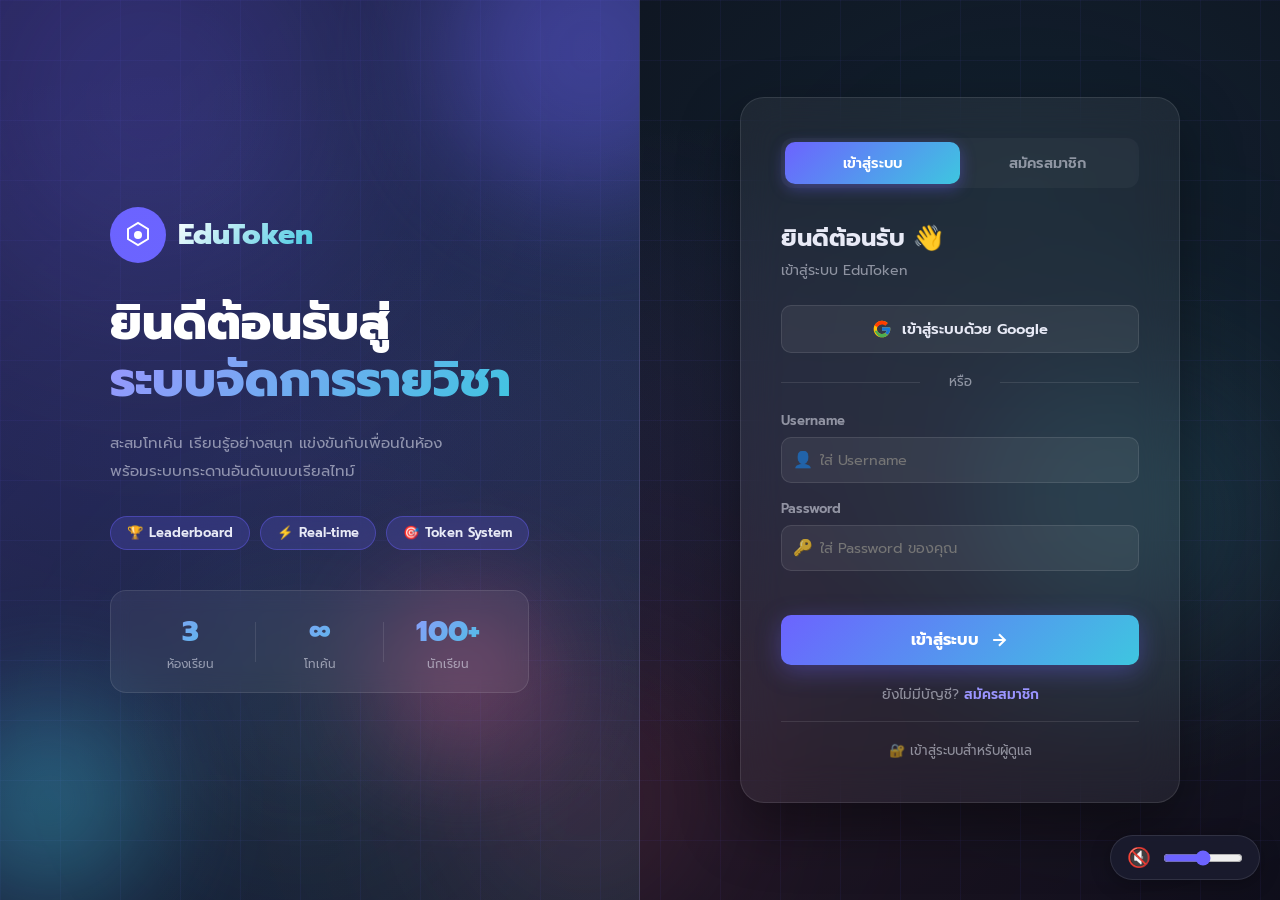
==== index.html @ efe8bd64 "Add files via upload" ====
<!DOCTYPE html>
<html lang="th">

<head>
  <meta charset="UTF-8" />
  <!-- Cross-platform Viewport -->
  <meta name="viewport" content="width=device-width, initial-scale=1.0, maximum-scale=5.0, viewport-fit=cover" />
  <!-- Theme Color for Browser UI -->
  <meta name="theme-color" content="#0D0E1A" />
  <meta name="msapplication-TileColor" content="#0D0E1A" />
  <!-- iOS Safari -->
  <meta name="apple-mobile-web-app-capable" content="yes" />
  <meta name="apple-mobile-web-app-status-bar-style" content="black-translucent" />
  <meta name="apple-mobile-web-app-title" content="EduToken" />
  <!-- Android Chrome -->
  <meta name="mobile-web-app-capable" content="yes" />
  <!-- SEO / Social -->
  <meta name="application-name" content="EduToken" />
  <meta name="format-detection" content="telephone=no" />
  <title>EduToken | ระบบจัดการรายวิชา</title>
  <meta name="description" content="ระบบจัดการรายวิชาออนไลน์สำหรับนักเรียน ปวช.2 พร้อมระบบโทเค้นและกระดานอันดับ" />
  <link rel="preconnect" href="https://fonts.googleapis.com" />
  <link rel="preconnect" href="https://fonts.gstatic.com" crossorigin />
  <link
    href="https://fonts.googleapis.com/css2?family=Prompt:wght@300;400;500;600;700;800&family=Sarabun:wght@300;400;500;600;700&display=swap"
    rel="stylesheet" />
  <link rel="stylesheet" href="styles.css?v=2026032303" />
</head>

<body>

  <!-- ===== ANIMATED BACKGROUND ===== -->
  <div class="bg-aurora" id="bg-aurora">
    <div class="aurora-blob"></div>
    <div class="aurora-blob"></div>
    <div class="aurora-blob"></div>
    <div class="aurora-blob"></div>
  </div>
  <div class="bg-grid"></div>
  <div class="particles" id="particles-container"></div>

  <!-- ===== AUTH SECTION ===== -->
  <div class="auth-wrapper" id="auth-wrapper">
    <!-- Hero Left -->
    <div class="auth-hero">
      <div class="hero-content">
        <div class="hero-logo">
          <svg width="56" height="56" viewBox="0 0 56 56" fill="none">
            <circle cx="28" cy="28" r="28" fill="url(#logoGrad)" />
            <path d="M18 22l10-6 10 6v10l-10 6-10-6V22z" stroke="white" stroke-width="2" fill="none" />
            <circle cx="28" cy="28" r="4" fill="white" />
            <defs>
              <linearGradient id="logoGrad" x1="0" y1="0" x2="56" y2="56">
                <stop offset="0%" stop-color="#6C63FF" />
                <stop offset="100%" stop-color="#3EC6E0" />
              </linearGradient>
            </defs>
          </svg>
          <span class="hero-logo-text">EduToken</span>
        </div>
        <h1 class="hero-title">ยินดีต้อนรับสู่<br /><span class="gradient-text">ระบบจัดการรายวิชา</span></h1>
        <p class="hero-desc">สะสมโทเค้น เรียนรู้อย่างสนุก แข่งขันกับเพื่อนในห้อง<br />พร้อมระบบกระดานอันดับแบบเรียลไทม์
        </p>
        <div class="hero-badges">
          <div class="badge"><span class="badge-icon">🏆</span> Leaderboard</div>
          <div class="badge"><span class="badge-icon">⚡</span> Real-time</div>
          <div class="badge"><span class="badge-icon">🎯</span> Token System</div>
        </div>
        <div class="hero-stats">
          <div class="stat-item">
            <span class="stat-num">3</span>
            <span class="stat-label">ห้องเรียน</span>
          </div>
          <div class="stat-divider"></div>
          <div class="stat-item">
            <span class="stat-num">∞</span>
            <span class="stat-label">โทเค้น</span>
          </div>
          <div class="stat-divider"></div>
          <div class="stat-item">
            <span class="stat-num">100+</span>
            <span class="stat-label">นักเรียน</span>
          </div>
        </div>
      </div>
      <div class="hero-orbs">
        <div class="orb orb-1"></div>
        <div class="orb orb-2"></div>
        <div class="orb orb-3"></div>
      </div>
    </div>

    <!-- Auth Right -->
    <div class="auth-panel">
      <div class="auth-card" id="auth-card">

        <!-- Tab Switcher -->
        <div class="auth-tabs">
          <button class="tab-btn active" id="tab-login" onclick="switchTab('login')">เข้าสู่ระบบ</button>
          <button class="tab-btn" id="tab-register" onclick="switchTab('register')">สมัครสมาชิก</button>
          <div class="tab-indicator" id="tab-indicator"></div>
        </div>

        <!-- LOGIN FORM -->
        <div class="auth-form active" id="form-login">
          <h2 class="form-title">ยินดีต้อนรับ 👋</h2>
          <p class="form-subtitle">เข้าสู่ระบบ EduToken</p>

          <!-- Google Sign In -->
          <button class="btn-google" id="btn-google-login" onclick="signInWithGoogle()">
            <svg width="20" height="20" viewBox="0 0 48 48">
              <path fill="#FFC107"
                d="M43.6 20.1H42V20H24v8h11.3C33.7 32.7 29.3 36 24 36c-6.6 0-12-5.4-12-12s5.4-12 12-12c3 0 5.8 1.1 7.9 3l5.7-5.7C34.5 6.5 29.5 4 24 4 12.9 4 4 12.9 4 24s8.9 20 20 20 20-8.9 20-20c0-1.3-.1-2.6-.4-3.9z" />
              <path fill="#FF3D00"
                d="M6.3 14.7l6.6 4.8C14.7 16 19 13 24 13c3 0 5.8 1.1 7.9 3l5.7-5.7C34.5 6.5 29.5 4 24 4 16.3 4 9.7 8.3 6.3 14.7z" />
              <path fill="#4CAF50"
                d="M24 44c5.2 0 10-1.9 13.6-5l-6.3-5.3C29.3 35.3 26.7 36 24 36c-5.3 0-9.7-3.3-11.3-8H6.3C9.6 35.5 16.3 44 24 44z" />
              <path fill="#1976D2"
                d="M43.6 20.1H42V20H24v8h11.3c-.8 2.2-2.3 4.1-4.3 5.3l.1-.1 6.3 5.3C37.1 38.7 44 33 44 24c0-1.3-.1-2.6-.4-3.9z" />
            </svg>
            เข้าสู่ระบบด้วย Google
          </button>

          <div class="divider"><span>หรือ</span></div>

          <div class="form-group">
            <label for="login-username">Username</label>
            <div class="input-wrapper">
              <span class="input-icon">👤</span>
              <input type="text" id="login-username" placeholder="ใส่ Username" autocomplete="off" />
            </div>
          </div>
          <div class="form-group">
            <label for="login-password">Password</label>
            <div class="input-wrapper">
              <span class="input-icon">🔑</span>
              <input type="password" id="login-password" placeholder="ใส่ Password ของคุณ" />
            </div>
          </div>
          <div class="form-error" id="login-error"></div>
          <button class="btn-primary" id="btn-login" onclick="handleLogin()">
            <span>เข้าสู่ระบบ</span>
            <svg width="20" height="20" viewBox="0 0 24 24" fill="none" stroke="currentColor" stroke-width="2.5">
              <path d="M5 12h14M12 5l7 7-7 7" />
            </svg>
          </button>
          <p class="auth-switch">ยังไม่มีบัญชี? <a href="#" onclick="switchTab('register')">สมัครสมาชิก</a></p>
          <div class="admin-login-hint"><a href="#" onclick="showAdminLoginModal()" id="admin-login-link">🔐
              เข้าสู่ระบบสำหรับผู้ดูแล</a></div>
        </div>

        <!-- REGISTER FORM -->
        <div class="auth-form" id="form-register">
          <h2 class="form-title">สร้างบัญชีใหม่ ✨</h2>
          <p class="form-subtitle">เริ่มสะสมโทเค้นวันนี้เลย!</p>

          <!-- Google Sign Up -->
          <button class="btn-google" id="btn-google-register" onclick="signInWithGoogle()">
            <svg width="20" height="20" viewBox="0 0 48 48">
              <path fill="#FFC107"
                d="M43.6 20.1H42V20H24v8h11.3C33.7 32.7 29.3 36 24 36c-6.6 0-12-5.4-12-12s5.4-12 12-12c3 0 5.8 1.1 7.9 3l5.7-5.7C34.5 6.5 29.5 4 24 4 12.9 4 4 12.9 4 24s8.9 20 20 20 20-8.9 20-20c0-1.3-.1-2.6-.4-3.9z" />
              <path fill="#FF3D00"
                d="M6.3 14.7l6.6 4.8C14.7 16 19 13 24 13c3 0 5.8 1.1 7.9 3l5.7-5.7C34.5 6.5 29.5 4 24 4 16.3 4 9.7 8.3 6.3 14.7z" />
              <path fill="#4CAF50"
                d="M24 44c5.2 0 10-1.9 13.6-5l-6.3-5.3C29.3 35.3 26.7 36 24 36c-5.3 0-9.7-3.3-11.3-8H6.3C9.6 35.5 16.3 44 24 44z" />
              <path fill="#1976D2"
                d="M43.6 20.1H42V20H24v8h11.3c-.8 2.2-2.3 4.1-4.3 5.3l.1-.1 6.3 5.3C37.1 38.7 44 33 44 24c0-1.3-.1-2.6-.4-3.9z" />
            </svg>
            สมัครด้วย Google
          </button>

          <div class="divider"><span>หรือกรอกข้อมูล</span></div>

          <div class="form-row">
            <div class="form-group">
              <label for="reg-firstname">ชื่อจริง</label>
              <div class="input-wrapper">
                <span class="input-icon">✏️</span>
                <input type="text" id="reg-firstname" placeholder="ชื่อจริง" />
              </div>
            </div>
            <div class="form-group">
              <label for="reg-lastname">นามสกุล</label>
              <div class="input-wrapper">
                <span class="input-icon">✏️</span>
                <input type="text" id="reg-lastname" placeholder="นามสกุล" />
              </div>
            </div>
          </div>
          <div class="form-group">
            <label for="reg-nickname">ชื่อเล่น</label>
            <div class="input-wrapper">
              <span class="input-icon">😎</span>
              <input type="text" id="reg-nickname" placeholder="ชื่อเล่นของคุณ" />
            </div>
          </div>
          <div class="form-group">
            <label for="reg-username">Username</label>
            <div class="input-wrapper">
              <span class="input-icon">👤</span>
              <input type="text" id="reg-username" placeholder="Username สำหรับเข้าระบบ" />
            </div>
          </div>
          <div class="form-group">
            <label for="reg-password">Password</label>
            <div class="input-wrapper">
              <span class="input-icon">🔑</span>
              <input type="password" id="reg-password" placeholder="ตั้งรหัสผ่าน (อย่างน้อย 8 ตัว)" minlength="8" />
            </div>
          </div>
          <div class="form-group">
            <label for="reg-email">อีเมล</label>
            <div class="input-wrapper">
              <span class="input-icon">📧</span>
              <input type="email" id="reg-email" placeholder="example@email.com" />
            </div>
          </div>
          <div class="form-group">
            <label for="reg-phone">เบอร์โทรศัพท์</label>
            <div class="input-wrapper">
              <span class="input-icon">📱</span>
              <input type="tel" id="reg-phone" placeholder="0XX-XXX-XXXX" maxlength="10" />
            </div>
          </div>
          <div class="form-group">
            <label for="reg-room">ห้องเรียน</label>
            <div class="input-wrapper select-wrapper">
              <span class="input-icon">🏫</span>
              <select id="reg-room">
                <option value="">-- เลือกห้องเรียน --</option>
                <option value="ปวช.2/8">ปวช.2/8</option>
                <option value="ปวช.2/9">ปวช.2/9</option>
                <option value="ปวช.2/10">ปวช.2/10</option>
              </select>
            </div>
          </div>
          <div class="form-error" id="register-error"></div>
          <button class="btn-primary" id="btn-register" onclick="handleRegister()">
            <span>สมัครสมาชิก</span>
            <svg width="20" height="20" viewBox="0 0 24 24" fill="none" stroke="currentColor" stroke-width="2.5">
              <path d="M5 12h14M12 5l7 7-7 7" />
            </svg>
          </button>
          <p class="auth-switch">มีบัญชีแล้ว? <a href="#" onclick="switchTab('login')">เข้าสู่ระบบ</a></p>
        </div>

      </div>
    </div>
  </div>

  <!-- ===== DASHBOARD ===== -->
  <div class="dashboard-wrapper hidden" id="dashboard-wrapper">

    <!-- Navbar -->
    <nav class="navbar" id="navbar">
      <div class="nav-brand">
        <svg width="36" height="36" viewBox="0 0 56 56" fill="none">
          <circle cx="28" cy="28" r="28" fill="url(#navLogoGrad)" />
          <path d="M18 22l10-6 10 6v10l-10 6-10-6V22z" stroke="white" stroke-width="2" fill="none" />
          <circle cx="28" cy="28" r="4" fill="white" />
          <defs>
            <linearGradient id="navLogoGrad" x1="0" y1="0" x2="56" y2="56">
              <stop offset="0%" stop-color="#6C63FF" />
              <stop offset="100%" stop-color="#3EC6E0" />
            </linearGradient>
          </defs>
        </svg>
        <span class="nav-title">EduToken</span>
      </div>
      <div class="nav-links">
        <a href="#" class="nav-link active" onclick="showSection('dashboard')">🏠 หน้าหลัก</a>
        <a href="#" class="nav-link" onclick="showSection('leaderboard')">🏆 อันดับ</a>
        <a href="#" class="nav-link" onclick="showSection('shop')">🛒 แลกรางวัล</a>
        <a href="#" class="nav-link" onclick="showSection('quiz')">📝 แบบทดสอบ</a>
        <a href="#" class="nav-link" onclick="showSection('assignment')">🗂️ เช็คคะแนนงาน</a>
        <a href="#" class="nav-link" onclick="showSection('chat')">💬 Community</a>
        <a href="#" class="nav-link" onclick="showSection('game')">🎮 เกมประกอบคอม</a>
        <a href="#" class="nav-link"
          onclick="showSection('cardgame'); if(!document.getElementById('cardgame-root').dataset.loaded){initCardGame();document.getElementById('cardgame-root').dataset.loaded='1';}">🃏
          เกมจับคู่</a>
        <a href="#" class="nav-link" onclick="showSection('profile')">👤 โปรไฟล์</a>
        <a href="#" class="nav-link nav-link-admin hidden" id="nav-admin-link" onclick="showSection('adminbackend')">⚙️
          หลังบ้าน</a>
      </div>
      <div class="nav-user" id="nav-user-info">
        <button class="theme-toggle-btn" onclick="cycleTheme()" title="เปลี่ยนธีม">🎨</button>
        <div class="nav-tokens" id="nav-token-display">
          <span class="token-fire">🔥</span>
          <span id="nav-token-count">0</span>
          <span class="token-label">Token</span>
        </div>
        <div class="nav-avatar" id="nav-avatar" onclick="toggleUserMenu()">
          <span id="nav-avatar-text">?</span>
        </div>
        <div class="user-menu hidden" id="user-menu">
          <div class="user-menu-info">
            <span id="menu-name">ชื่อ</span>
            <span id="menu-room" class="menu-room-badge">ห้อง</span>
          </div>
          <div class="menu-divider"></div>
          <button class="menu-item" onclick="showSection('profile')">👤 โปรไฟล์</button>
          <button class="menu-item logout-item" onclick="handleLogout()">🚪 ออกจากระบบ</button>
        </div>
      </div>
      <button class="hamburger" id="hamburger" onclick="toggleMobileMenu()">
        <span></span><span></span><span></span>
      </button>
    </nav>

    <!-- Mobile Menu -->
    <div class="mobile-menu hidden" id="mobile-menu">
      <a href="#" onclick="showSection('dashboard'); toggleMobileMenu()">🏠 หน้าหลัก</a>
      <a href="#" onclick="showSection('leaderboard'); toggleMobileMenu()">🏆 อันดับ</a>
      <a href="#" onclick="showSection('shop'); toggleMobileMenu()">🛒 แลกรางวัล</a>
      <a href="#" onclick="showSection('quiz'); toggleMobileMenu()">📝 แบบทดสอบ</a>
      <a href="#" onclick="showSection('assignment'); toggleMobileMenu()">🗂️ เช็คคะแนนงาน</a>
      <a href="#" onclick="showSection('chat'); toggleMobileMenu()">💬 Community</a>
      <a href="#" onclick="showSection('game'); toggleMobileMenu()">🎮 เกมประกอบคอม</a>
      <a href="#"
        onclick="showSection('cardgame'); toggleMobileMenu(); if(!document.getElementById('cardgame-root').dataset.loaded){initCardGame();document.getElementById('cardgame-root').dataset.loaded='1';}">🃏
        เกมจับคู่</a>
      <a href="#" onclick="showSection('profile'); toggleMobileMenu()">👤 โปรไฟล์</a>
      <a href="#" class="hidden" id="mobile-admin-link" onclick="showSection('adminbackend'); toggleMobileMenu()">⚙️
        หลังบ้าน (Admin)</a>
      <a href="#" onclick="cycleTheme(); toggleMobileMenu()">🎨 เปลี่ยนธีม</a>
      <a href="#" onclick="handleLogout()">🚪 ออกจากระบบ</a>
    </div>


    <!-- DASHBOARD SECTION -->
    <section class="section active" id="section-dashboard">
      <div class="container">

        <!-- Welcome Banner -->
        <div class="welcome-banner" id="welcome-banner">
          <div class="welcome-text">
            <p class="welcome-greeting" id="welcome-greeting">สวัสดี 👋</p>
            <h2 class="welcome-name" id="welcome-name">นักเรียน</h2>
            <p class="welcome-room" id="welcome-room-text">ห้อง -</p>
          </div>
          <div class="welcome-token-card">
            <p class="wtc-label">โทเค้นของฉัน</p>
            <p class="wtc-value" id="my-token-value">0</p>
            <p class="wtc-sub">🪙 Token</p>
          </div>
          <div class="welcome-orb"></div>
        </div>

        <!-- Top 3 Podium -->
        <div class="section-header">
          <h3 class="section-title">🏆 Leaderboard</h3>
          <span class="section-badge">Top 3</span>
        </div>
        <div class="podium-container" id="podium-container">
          <!-- Generated by JS -->
        </div>

        <!-- Stats Row -->
        <div class="stats-row" id="stats-row">
          <div class="stat-card">
            <div class="stat-card-icon" style="background: linear-gradient(135deg,#6C63FF,#3EC6E0)">🏅</div>
            <div class="stat-card-info">
              <p class="stat-card-label">อันดับของฉัน</p>
              <p class="stat-card-value" id="my-rank-display">#-</p>
            </div>
          </div>
          <div class="stat-card">
            <div class="stat-card-icon" style="background: linear-gradient(135deg,#FF6B6B,#FF8E53)">🔥</div>
            <div class="stat-card-info">
              <p class="stat-card-label">Token สูงสุด</p>
              <p class="stat-card-value" id="max-token-display">0</p>
            </div>
          </div>
          <div class="stat-card">
            <div class="stat-card-icon" style="background: linear-gradient(135deg,#00C9FF,#92FE9D)">👥</div>
            <div class="stat-card-info">
              <p class="stat-card-label">นักเรียนทั้งหมด</p>
              <p class="stat-card-value" id="total-students-display">0</p>
            </div>
          </div>
          <div class="stat-card">
            <div class="stat-card-icon" style="background: linear-gradient(135deg,#f7971e,#FFD200)">⭐</div>
            <div class="stat-card-info">
              <p class="stat-card-label">เกรดของฉัน</p>
              <p class="stat-card-value" id="my-grade-display">-</p>
            </div>
          </div>
        </div>

        <!-- Grade Legend -->
        <div class="grade-legend">
          <h4 class="legend-title">🎨 เกณฑ์ระดับโทเค้น</h4>
          <div class="legend-items">
            <div class="legend-item diamond"><span class="legend-dot"></span><span>💎 Diamond 500+</span></div>
            <div class="legend-item platinum"><span class="legend-dot"></span><span>🥇 Platinum 300-499</span></div>
            <div class="legend-item gold"><span class="legend-dot"></span><span>🟡 Gold 150-299</span></div>
            <div class="legend-item silver"><span class="legend-dot"></span><span>⚪ Silver 50-149</span></div>
            <div class="legend-item bronze"><span class="legend-dot"></span><span>🟤 Bronze 1-49</span></div>
            <div class="legend-item none"><span class="legend-dot"></span><span>⚫ Unranked 0</span></div>
          </div>
        </div>

        <!-- Mini Leaderboard (rank 4-10) -->
        <div class="section-header" style="margin-top:2rem">
          <h3 class="section-title">📋 อันดับทั้งหมด</h3>
          <div class="filter-group">
            <select id="room-filter" class="room-select" onchange="renderLeaderboard()">
              <option value="">ทุกห้อง</option>
              <option value="ปวช.2/8">ปวช.2/8</option>
              <option value="ปวช.2/9">ปวช.2/9</option>
              <option value="ปวช.2/10">ปวช.2/10</option>
            </select>
          </div>
        </div>
        <div class="leaderboard-table" id="main-leaderboard">
          <!-- Generated by JS -->
        </div>

      </div>
    </section>

    <!-- LEADERBOARD SECTION (full page) -->
    <section class="section" id="section-leaderboard">
      <div class="container">
        <div class="page-header">
          <h2 class="page-title">🏆 กระดานอันดับ (Leaderboard)</h2>
          <p class="page-subtitle">จัดอันดับนักเรียนตามโทเค้นสะสม</p>
        </div>
        <div class="filter-bar">
          <select id="lb-room-filter" class="room-select big" onchange="renderFullLeaderboard()">
            <option value="">🏫 ทุกห้อง</option>
            <option value="ปวช.2/8">ปวช.2/8</option>
            <option value="ปวช.2/9">ปวช.2/9</option>
            <option value="ปวช.2/10">ปวช.2/10</option>
          </select>
          <input type="text" id="lb-search" class="lb-search" placeholder="🔍 ค้นหาชื่อ..."
            oninput="renderFullLeaderboard()" />
        </div>
        <div class="leaderboard-table full" id="full-leaderboard">
          <!-- Generated by JS -->
        </div>
      </div>
    </section>

    <!-- GAME SECTION 1: PC BUILDER -->
    <section class="section" id="section-game">
      <div class="container" style="max-width:1200px;">
        <div class="page-header" style="text-align:center;">
          <h2 class="page-title">🎮 เกมประกอบคอมพิวเตอร์</h2>
          <p class="page-subtitle">จำลองการประกอบคอมพิวเตอร์และลง Windows!</p>
        </div>
        <div class="game-wrapper">
          <iframe src="game.html" class="game-iframe" title="PC Builder Simulator" allowfullscreen></iframe>
        </div>
      </div>
    </section>

    <!-- GAME SECTION 2: CARD MATCHING -->
    <section class="section" id="section-cardgame">
      <div class="container" style="max-width:1200px;">
        <div class="page-header" style="text-align:center;">
          <h2 class="page-title">🃏 มินิเกมจับคู่</h2>
          <p class="page-subtitle">จับคู่อุปกรณ์คอมพิวเตอร์เพื่อทบทวนความจำ!</p>
        </div>
        <div id="cardgame-root" style="min-height:540px;"></div>
      </div>
    </section>

    <script>
      /* ===== CARD MATCHING GAME ===== */
      function initCardGame() {
        const PC_CARDS = [
          { id: 1, icon: '🖥️', name: 'CPU', desc: 'หน่วยประมวลผลกลาง สมองของคอมพิวเตอร์' },
          { id: 2, icon: '🟩', name: 'RAM', desc: 'หน่วยความจำชั่วคราว เก็บข้อมูลขณะใช้งาน' },
          { id: 3, icon: '💾', name: 'HDD', desc: 'ฮาร์ดดิสก์ เก็บข้อมูลถาวรแบบจานหมุน' },
          { id: 4, icon: '⚡', name: 'SSD', desc: 'Solid State Drive เก็บข้อมูลได้เร็วกว่า HDD' },
          { id: 5, icon: '🎮', name: 'GPU', desc: 'การ์ดจอ ประมวลผลภาพกราฟิก 3D' },
          { id: 6, icon: '🔌', name: 'PSU', desc: 'Power Supply จ่ายไฟฟ้าให้ทุกชิ้นส่วน' },
          { id: 7, icon: '🗂️', name: 'Motherboard', desc: 'เมนบอร์ด แผงวงจรหลักเชื่อมต่ออุปกรณ์ทั้งหมด' },
          { id: 8, icon: '❄️', name: 'CPU Cooler', desc: 'ระบบระบายความร้อนให้ CPU ไม่ร้อนเกิน' },
          { id: 9, icon: '🌐', name: 'NIC', desc: 'การ์ดเน็ตเวิร์ก เชื่อมต่ออินเทอร์เน็ต/LAN' },
          { id: 10, icon: '🔊', name: 'Sound Card', desc: 'การ์ดเสียง ประมวลผลและส่งสัญญาณเสียง' },
          { id: 11, icon: '📺', name: 'Monitor', desc: 'จอภาพ แสดงผลจากคอมพิวเตอร์ให้ผู้ใช้มองเห็นได้' },
          { id: 12, icon: '🗄️', name: 'Case', desc: 'ตัวถังคอมพิวเตอร์ โครงสร้างห่อหุ้มและปกป้องอุปกรณ์ภายใน' },
        ];
        let deck = [], flipped = [], matched = [], wrong = [], moves = 0, time = 0, started = false, lock = false, timerInterval = null;

        const CMSound = {
          ctx: null,
          init() { if (!this.ctx) this.ctx = new (window.AudioContext || window.webkitAudioContext)(); },
          play(type) {
            if (!window.cmSoundEnabled) return;
            this.init();
            if (this.ctx.state === 'suspended') this.ctx.resume();
            const now = this.ctx.currentTime, osc = this.ctx.createOscillator(), gain = this.ctx.createGain();
            osc.connect(gain); gain.connect(this.ctx.destination);
            if (type === 'flip') {
              osc.type = 'sine'; osc.frequency.setValueAtTime(300, now); osc.frequency.exponentialRampToValueAtTime(600, now + 0.05);
              gain.gain.setValueAtTime(0, now); gain.gain.linearRampToValueAtTime(0.3, now + 0.02); gain.gain.exponentialRampToValueAtTime(0.01, now + 0.1);
              osc.start(now); osc.stop(now + 0.1);
            } else if (type === 'match') {
              osc.type = 'triangle'; osc.frequency.setValueAtTime(523.25, now); osc.frequency.setValueAtTime(659.25, now + 0.1);
              gain.gain.setValueAtTime(0, now); gain.gain.linearRampToValueAtTime(0.4, now + 0.05); gain.gain.exponentialRampToValueAtTime(0.01, now + 0.4);
              osc.start(now); osc.stop(now + 0.4);
            } else if (type === 'mismatch') {
              osc.type = 'square'; osc.frequency.setValueAtTime(150, now); osc.frequency.exponentialRampToValueAtTime(100, now + 0.2);
              gain.gain.setValueAtTime(0, now); gain.gain.linearRampToValueAtTime(0.2, now + 0.05); gain.gain.exponentialRampToValueAtTime(0.01, now + 0.2);
              osc.start(now); osc.stop(now + 0.2);
            } else if (type === 'win') {
              [523.25, 659.25, 783.99, 1046.50].forEach((f, i) => {
                const o = this.ctx.createOscillator(), g = this.ctx.createGain();
                o.type = 'sine'; o.connect(g); g.connect(this.ctx.destination);
                o.frequency.value = f;
                g.gain.setValueAtTime(0, now + i * 0.1); g.gain.linearRampToValueAtTime(0.3, now + i * 0.1 + 0.05); g.gain.exponentialRampToValueAtTime(0.01, now + i * 0.1 + 0.8);
                o.start(now + i * 0.1); o.stop(now + i * 0.1 + 0.8);
              });
            }
          }
        };
        if (typeof window.cmSoundEnabled === 'undefined') window.cmSoundEnabled = true;
        window.toggleCMSound = function () {
          window.cmSoundEnabled = !window.cmSoundEnabled;
          const btn = document.getElementById('cm-sound-btn');
          if (btn) btn.innerHTML = window.cmSoundEnabled ? '🔊 เปิดเสียง' : '🔇 ปิดเสียง';
        };

        function shuffle(arr) { return [...arr].sort(() => Math.random() - .5); }
        function buildDeck() {
          const ic = PC_CARDS.map(c => ({ uid: 'i' + c.id, pairId: c.id, type: 'icon', content: c.icon, label: c.name }));
          const dc = PC_CARDS.map(c => ({ uid: 'd' + c.id, pairId: c.id, type: 'desc', content: c.desc, label: c.name }));
          return shuffle([...ic, ...dc]);
        }
        function fmtTime(s) { return String(Math.floor(s / 60)).padStart(2, '0') + ':' + String(s % 60).padStart(2, '0'); }
        function startTimer() { if (timerInterval) return; timerInterval = setInterval(() => { time++; document.getElementById('cm-time').textContent = fmtTime(time); }, 1000); }
        function stopTimer() { clearInterval(timerInterval); timerInterval = null; }

        function render() {
          const cSettings = (typeof loadRewardSettings === 'function') ? loadRewardSettings().cardGame : { thresh3: 18, thresh2: 26 };
          const stars = moves <= cSettings.thresh3 ? 3 : moves <= cSettings.thresh2 ? 2 : 1;
          const root = document.getElementById('cardgame-root');
          root.innerHTML = `
            <div style="background:linear-gradient(135deg,#0f1729,#1a2540);border-radius:20px;padding:20px;min-height:520px;font-family:'Prompt',sans-serif;">
              <!-- Header -->
              <div style="display:flex;align-items:center;justify-content:space-between;flex-wrap:wrap;gap:10px;margin-bottom:14px;">
                <div style="display:flex;align-items:center;gap:10px;">
                  <span style="font-size:22px;">🃏</span>
                  <span style="color:white;font-weight:700;font-size:17px;">PC Component Matching</span>
                  <span style="background:rgba(255,255,255,.12);color:#c7d2fe;font-size:11px;padding:2px 10px;border-radius:20px;">จับคู่อุปกรณ์คอม</span>
                </div>
                <div style="display:flex;align-items:center;gap:16px;">
                  <button id="cm-sound-btn" onclick="toggleCMSound()" style="background:none;border:none;color:#a5b4fc;cursor:pointer;font-size:13px;font-family:inherit;padding:0;">${window.cmSoundEnabled ? '🔊 เปิดเสียง' : '🔇 ปิดเสียง'}</button>
                  <span style="color:#a5b4fc;font-size:13px;" id="cm-time">00:00</span>
                  <span style="color:#a5b4fc;font-size:13px;">🎯 <span id="cm-moves">0</span> ครั้ง</span>
                  <button onclick="restartCardGame()" style="background:rgba(255,255,255,.1);border:none;color:white;padding:6px 14px;border-radius:8px;cursor:pointer;font-size:13px;font-family:inherit;">↺ เริ่มใหม่</button>
                </div>
              </div>
              <!-- Progress -->
              <div style="display:flex;align-items:center;gap:12px;margin-bottom:10px;">
                <div style="flex:1;height:6px;background:rgba(255,255,255,.1);border-radius:3px;overflow:hidden;">
                  <div id="cm-progress-bar" style="height:100%;width:${(matched.length / PC_CARDS.length * 100)}%;background:linear-gradient(90deg,#4ade80,#22d3ee);border-radius:3px;transition:width .4s;"></div>
                </div>
                <span style="color:#64748b;font-size:12px;white-space:nowrap;">${matched.length}/${PC_CARDS.length} คู่</span>
              </div>
              <!-- Legend -->
              <div style="display:flex;gap:18px;margin-bottom:14px;">
                <span style="font-size:11px;color:#818cf8;display:flex;align-items:center;gap:5px;"><span style="width:10px;height:10px;background:linear-gradient(135deg,#4f46e5,#7c3aed);border-radius:2px;display:inline-block;"></span>การ์ด Icon</span>
                <span style="font-size:11px;color:#34d399;display:flex;align-items:center;gap:5px;"><span style="width:10px;height:10px;background:linear-gradient(135deg,#065f46,#047857);border-radius:2px;display:inline-block;"></span>การ์ดคำอธิบาย</span>
              </div>
              <!-- Grid -->
              <div id="cm-grid" style="display:grid;grid-template-columns:repeat(auto-fill,minmax(120px,1fr));gap:10px;"></div>
            </div>`;
          renderGrid();
          document.getElementById('cm-moves').textContent = moves;
        }

        function renderGrid() {
          const grid = document.getElementById('cm-grid');
          if (!grid) return;
          grid.innerHTML = deck.map(card => {
            const isFlipped = flipped.find(f => f.uid === card.uid) || matched.includes(card.pairId);
            const isMch = matched.includes(card.pairId);
            const isWrg = wrong.includes(card.uid);
            const isIcon = card.type === 'icon';
            const front = isIcon
              ? `<div style="display:flex;flex-direction:column;align-items:center;justify-content:center;gap:4px;height:100%;padding:6px;">
                   <span style="font-size:32px;line-height:1;">${card.content}</span>
                   <span style="color:#c7d2fe;font-size:10px;font-weight:700;text-align:center;">${card.label}</span>
                   ${isMch ? '<span style="position:absolute;top:4px;right:6px;font-size:11px;color:#4ade80;">✓</span>' : ''}
                 </div>`
              : `<div style="display:flex;flex-direction:column;align-items:center;justify-content:center;gap:4px;height:100%;padding:6px;">
                   <span style="color:#6ee7b7;font-size:10px;font-weight:700;text-align:center;">${card.label}</span>
                   <span style="color:#a7f3d0;font-size:9px;text-align:center;line-height:1.4;">${card.content}</span>
                   ${isMch ? '<span style="position:absolute;top:4px;right:6px;font-size:11px;color:#4ade80;">✓</span>' : ''}
                 </div>`;
            const faceColor = isMch ? 'linear-gradient(135deg,rgba(6,78,59,.9),rgba(4,120,87,.8))'
              : isWrg ? 'linear-gradient(135deg,rgba(127,29,29,.9),rgba(153,27,27,.8))'
                : isIcon ? 'linear-gradient(135deg,rgba(49,46,129,.9),rgba(67,56,202,.8))'
                  : 'linear-gradient(135deg,rgba(6,78,59,.7),rgba(4,120,87,.6))';
            const border = isMch ? '2px solid #4ade80' : isWrg ? '2px solid #f87171' : isIcon ? '2px solid rgba(99,102,241,.6)' : '2px solid rgba(52,211,153,.5)';
            return `<div onclick="flipCard('${card.uid}')"
              style="height:${isIcon ? '108' : '100'}px;border-radius:12px;cursor:${isMch ? 'default' : 'pointer'};perspective:600px;transform:${isWrg ? 'scale(.93)' : 'scale(1)'};transition:transform .15s;">
              <div style="width:100%;height:100%;position:relative;transform-style:preserve-3d;transition:transform .42s cubic-bezier(.4,0,.2,1);transform:${isFlipped ? 'rotateY(180deg)' : 'rotateY(0deg)'};">
                <div style="position:absolute;inset:0;backface-visibility:hidden;-webkit-backface-visibility:hidden;border-radius:12px;background:linear-gradient(135deg,#1e3a5f,#0f2748);border:2px solid rgba(99,102,241,.3);display:flex;align-items:center;justify-content:center;">
                  <span style="font-size:26px;opacity:.5;">❓</span>
                </div>
                <div style="position:absolute;inset:0;backface-visibility:hidden;-webkit-backface-visibility:hidden;transform:rotateY(180deg);border-radius:12px;border:${border};background:${faceColor};overflow:hidden;box-shadow:${isMch ? '0 0 14px rgba(74,222,128,.3)' : 'none'};">
                  ${front}
                </div>
              </div>
            </div>`;
          }).join('');
        }

        window.flipCard = function (uid) {
          if (lock) return;
          const card = deck.find(c => c.uid === uid);
          if (!card || matched.includes(card.pairId) || flipped.find(f => f.uid === uid)) return;
          if (!started) { started = true; startTimer(); }

          CMSound.play('flip');
          flipped = [...flipped, card];
          renderGrid();

          if (flipped.length === 2) {
            moves++;
            document.getElementById('cm-moves').textContent = moves;
            lock = true;
            const [a, b] = flipped;
            if (a.pairId === b.pairId && a.uid !== b.uid) {
              CMSound.play('match');
              matched = [...matched, a.pairId];
              document.getElementById('cm-progress-bar').style.width = (matched.length / PC_CARDS.length * 100) + '%';
              flipped = []; lock = false;
              renderGrid();
              if (matched.length === PC_CARDS.length) {
                stopTimer();
                CMSound.play('win');
                setTimeout(showWin, 600);
              }
            } else {
              CMSound.play('mismatch');
              wrong = [a.uid, b.uid];
              renderGrid();
              setTimeout(() => { flipped = []; wrong = []; lock = false; renderGrid(); }, 900);
            }
          }
        };

        function showWin() {
          const cSettings = (typeof loadRewardSettings === 'function') ? loadRewardSettings().cardGame : { thresh3: 18, thresh2: 26, star1Token: 5, star2Token: 10, star3Token: 15, firstBonus: 0 };
          const stars = moves <= cSettings.thresh3 ? 3 : moves <= cSettings.thresh2 ? 2 : 1;
          const starTokenMap = { 1: cSettings.star1Token || 5, 2: cSettings.star2Token || 10, 3: cSettings.star3Token || 15 };
          const tokensEarned = starTokenMap[stars] || stars * 5;

          window.postMessage({ type: 'ADD_TOKEN', amount: tokensEarned, reason: 'มินิเกมจับคู่อุปกรณ์', icon: '🃏' }, '*');

          const root = document.getElementById('cardgame-root');
          root.innerHTML += `
            <div id="cm-win" style="position:fixed;inset:0;background:rgba(0,0,0,.8);backdrop-filter:blur(6px);display:flex;align-items:center;justify-content:center;z-index:9999;">
              <div style="background:linear-gradient(135deg,#1e3a5f,#312e81);border:1px solid rgba(139,92,246,.5);border-radius:20px;padding:40px 48px;text-align:center;max-width:360px;box-shadow:0 20px 60px rgba(0,0,0,.6);">
                <div style="font-size:60px;margin-bottom:10px;">🏆</div>
                <div style="color:#fbbf24;font-size:22px;font-weight:800;margin-bottom:4px;">จับคู่สำเร็จ!</div>
                <div style="color:#94a3b8;font-size:13px;margin-bottom:20px;">คุณได้รับ <strong style="color:#fbbf24">${tokensEarned} Token</strong> จากระดับ ${stars} ดาว</div>
                <div style="display:flex;justify-content:center;gap:20px;margin-bottom:22px;">
                  <div style="text-align:center;"><div style="color:#a5b4fc;font-size:26px;font-weight:700;">${fmtTime(time)}</div><div style="color:#64748b;font-size:11px;">เวลา</div></div>
                  <div style="width:1px;background:rgba(255,255,255,.1);"></div>
                  <div style="text-align:center;"><div style="color:#a5b4fc;font-size:26px;font-weight:700;">${moves}</div><div style="color:#64748b;font-size:11px;">ครั้ง</div></div>
                  <div style="width:1px;background:rgba(255,255,255,.1);"></div>
                  <div style="text-align:center;"><div style="font-size:26px;">${'⭐'.repeat(stars)}</div><div style="color:#64748b;font-size:11px;">ดาว</div></div>
                </div>
                <button onclick="restartCardGame()" style="width:100%;padding:13px;background:linear-gradient(90deg,#4f46e5,#7c3aed);border:none;border-radius:12px;color:white;font-weight:700;font-size:15px;cursor:pointer;font-family:'Prompt',sans-serif;box-shadow:0 4px 20px rgba(99,102,241,.5);">
                  🔄 เล่นอีกครั้ง
                </button>
              </div>
            </div>`;
        }

        window.restartCardGame = function () {
          const win = document.getElementById('cm-win');
          if (win) win.remove();
          deck = []; flipped = []; matched = []; wrong = []; moves = 0; time = 0; started = false; lock = false;
          stopTimer();
          deck = buildDeck();
          render();
        };

        deck = buildDeck();
        render();
      }
    </script>

    <!-- ===== ASSIGNMENT SCORE SECTION ===== -->
    <section class="section" id="section-assignment">
      <div class="container">
        <div class="page-header">
          <div>
            <h2 class="page-title">🗂️ เช็คคะแนนงาน</h2>
            <p class="page-subtitle">ตรวจสอบคะแนนงานที่ได้รับมอบหมาย</p>
          </div>
        </div>

        <div id="student-assignment-content">
          <div class="chat-loading" style="padding:40px;text-align:center" id="assign-loading">
            <div class="chat-spinner"></div>
            <p>กำลังดึงข้อมูล...</p>
          </div>
          <div id="assign-freeze-msg" class="hidden"
            style="text-align:center;padding:40px;background:var(--card-bg);border-radius:12px;box-shadow:var(--shadow-md)">
            <h3 style="color:var(--warning);font-size:1.5rem">🔒 คะแนนยังไม่เปิดเผยแพร่</h3>
            <p style="color:var(--text-muted);margin-top:10px">คุณครูจะเปิดเผยคะแนนเร็วๆ นี้ กรุณารอประกาศ</p>
          </div>
          <div id="assign-scores-grid" class="hidden"
            style="margin-top:20px;display:flex;flex-direction:column;gap:12px;"></div>
        </div>
      </div>
    </section>

    <!-- ===== ADMIN BACKEND SECTION ===== -->
    <section class="section" id="section-adminbackend">
      <div class="container">
        <div class="page-header admin-backend-header">
          <div class="admin-header-left">
            <div class="admin-badge-icon">⚙️</div>
            <div>
              <h2 class="page-title">ระบบหลังบ้าน</h2>
              <p class="page-subtitle">จัดการโทเค้นและข้อมูลนักเรียนทั้งหมด</p>
            </div>
          </div>
          <div class="admin-header-stats" id="admin-header-stats">
            <div class="admin-stat-pill"><span id="ab-total">0</span><span>นักเรียน</span></div>
            <div class="admin-stat-pill pill-gold"><span id="ab-total-tokens">0</span><span>Token รวม</span></div>
          </div>
        </div>

        <!-- Admin Main Menu Dropdown -->
        <div class="admin-section-selector" style="margin-bottom: 20px;">
          <select id="admin-main-menu" class="aq-input"
            style="width: 100%; font-size: 1.1rem; padding: 12px; border-radius: 12px; background: var(--card-bg); color: var(--text-main); border: 1px solid var(--border); cursor: pointer;"
            onchange="switchAdminPanel(this.value)">
            <option value="student-token">👤 1. จัดการโทเค้นและนักเรียน</option>
            <option value="shop">🛒 2. จัดการร้านแลกของรางวัล</option>
            <option value="reward-setting">🎁 3. ตั้งค่ารางวัล Token</option>
            <option value="quiz">📝 4. จัดการแบบทดสอบ (Quiz)</option>
            <option value="assignment">🗂️ 5. จัดการคะแนนงาน</option>
          </select>
        </div>

        <!-- ===== 1. ADMIN STUDENT & TOKEN MANAGEMENT ===== -->
        <div id="admin-panel-student-token" class="admin-main-panel active">

          <!-- Quick Token Actions -->
          <div class="admin-quick-panel">
            <h4 class="admin-section-label">⚡ จัดการโทเค้นรายคน</h4>
            <div class="admin-quick-form">
              <div class="aqf-select-wrap">
                <select id="aq-student" class="aq-input" onchange="adminFillCurrentToken()">
                  <option value="">-- เลือกนักเรียน --</option>
                </select>
              </div>
              <input type="number" id="aq-amount" class="aq-input aq-amount" placeholder="จำนวน Token" min="0" />
              <div class="aqf-actions">
                <button class="aqf-btn aqf-set" onclick="adminQuickSet()">✅ ตั้งค่า</button>
                <button class="aqf-btn aqf-add" onclick="adminQuickAdd()">➕ เพิ่ม</button>
                <button class="aqf-btn aqf-sub" onclick="adminQuickSub()">➖ ลด</button>
                <button class="aqf-btn aqf-reset" onclick="adminQuickReset()">🔄 รีเซ็ต</button>
              </div>
            </div>
            <div class="aq-current-info" id="aq-current-info"></div>
          </div>

          <!-- Bulk Actions -->
          <div class="admin-bulk-panel">
            <h4 class="admin-section-label">🔧 จัดการกลุ่ม</h4>
            <div class="admin-bulk-row">
              <select id="bulk-room" class="aq-input" style="flex:1;max-width:200px">
                <option value="">ทุกห้อง</option>
                <option value="ปวช.2/5">ปวช.2/5</option>
                <option value="ปวช.2/6">ปวช.2/6</option>
                <option value="ปวช.2/7">ปวช.2/7</option>
              </select>
              <input type="number" id="bulk-amount" class="aq-input aq-amount" placeholder="จำนวน Token" min="0"
                style="max-width:160px" />
              <button class="aqf-btn aqf-add" onclick="adminBulkAdd()">➕ เพิ่มทุกคนในห้อง</button>
              <button class="aqf-btn aqf-reset" onclick="adminBulkReset()">🔄 รีเซ็ตทั้งห้อง</button>
            </div>
          </div>

          <!-- Search & Filter for table -->
          <div class="admin-table-header">
            <h4 class="admin-section-label">📋 รายชื่อนักเรียนทั้งหมด</h4>
            <div class="admin-table-filters">
              <select id="ab-room-filter" class="aq-input" onchange="renderAdminTable()">
                <option value="">ทุกห้อง</option>
                <option value="ปวช.2/5">ปวช.2/5</option>
                <option value="ปวช.2/6">ปวช.2/6</option>
                <option value="ปวช.2/7">ปวช.2/7</option>
              </select>
              <input type="text" id="ab-search" class="lb-search" placeholder="🔍 ค้นหาชื่อ..."
                oninput="renderAdminTable()" style="max-width:220px" />
              <select id="ab-sort" class="aq-input" onchange="renderAdminTable()">
                <option value="tokens-desc">Token สูง → ต่ำ</option>
                <option value="tokens-asc">Token ต่ำ → สูง</option>
                <option value="name">ชื่อ A-Z</option>
                <option value="room">ห้องเรียน</option>
              </select>
            </div>
          </div>

          <!-- Admin Student Table -->
          <div class="admin-table-wrapper">
            <div class="admin-table" id="admin-student-table">
              <!-- Generated by JS -->
            </div>
          </div>

          <!-- Export/Danger Zone -->
          <div class="admin-danger-zone">
            <h4 class="admin-section-label" style="color:var(--danger)">⚠️ Danger Zone</h4>
            <div class="admin-bulk-row">
              <button class="aqf-btn aqf-reset" onclick="adminResetAllTokens()"
                style="background:linear-gradient(135deg,#FF5252,#D32F2F)">💣 รีเซ็ตโทเค้นทุกคน</button>
              <button class="aqf-btn" onclick="adminExportCSV()"
                style="background:linear-gradient(135deg,#388E3C,#00C853)">📥 Export CSV</button>
            </div>
          </div>
        </div> <!-- End of admin-panel-student-token -->

        <!-- ===== 2. ADMIN SHOP MANAGEMENT ===== -->
        <div class="admin-shop-panel admin-main-panel" id="admin-panel-shop" style="display:none;">
          <div class="admin-shop-header">
            <div>
              <h4 class="admin-section-label">🛒 จัดการร้านแลกของรางวัล</h4>
              <p style="font-size:0.8rem;color:var(--text-muted);margin-top:2px">ตรวจสอบคำขอแลก และจัดการสินค้าในร้าน
              </p>
            </div>
            <div class="admin-shop-stats" id="admin-shop-stats">
              <div class="admin-stat-pill" style="background:rgba(255,215,64,0.1);border-color:rgba(255,215,64,0.2)">
                <span id="ab-pending-count" style="color:#FFD740">0</span><span>รอยืนยัน</span>
              </div>
              <div class="admin-stat-pill" style="background:rgba(0,230,118,0.1);border-color:rgba(0,230,118,0.2)">
                <span id="ab-used-count" style="color:#00E676">0</span><span>อนุมัติแล้ว</span>
              </div>
            </div>
          </div>

          <!-- Sub-tabs -->
          <div class="admin-shop-tabs">
            <button class="ast-btn active" id="ast-btn-redeem" onclick="switchAdminShopTab('redeem')">📋
              คำขอแลกของรางวัล</button>
            <button class="ast-btn" id="ast-btn-items" onclick="switchAdminShopTab('items')">🏪 จัดการสินค้า</button>
          </div>

          <!-- Tab: Redemption Requests -->
          <div id="admin-shop-tab-redeem">
            <div class="admin-redeem-filters">
              <select id="ar-status-filter" class="aq-input" onchange="renderAdminRedeems()">
                <option value="">ทุกสถานะ</option>
                <option value="pending">⏳ รอการยืนยัน</option>
                <option value="used">✅ อนุมัติแล้ว</option>
                <option value="rejected">❌ ปฏิเสธ</option>
              </select>
              <input type="text" id="ar-search" class="lb-search" placeholder="🔍 ค้นหาชื่อนักเรียน..."
                oninput="renderAdminRedeems()" style="max-width:220px" />
            </div>
            <div id="admin-redeem-list"><!-- JS --></div>
          </div>

          <!-- Tab: Manage Shop Items -->
          <div id="admin-shop-tab-items" style="display:none">
            <div class="admin-items-list" id="admin-items-list"><!-- JS --></div>
            <button class="admin-add-item-btn" onclick="openAddItemModal()">➕ เพิ่มสินค้าใหม่</button>
          </div>
        </div>

        <!-- ===== 3. ADMIN REWARD SETTINGS ===== -->
        <div class="admin-reward-panel admin-main-panel" id="admin-panel-reward-setting" style="display:none;">
          <div class="admin-shop-header">
            <div>
              <h4 class="admin-section-label">🎁 ตั้งค่ารางวัล Token</h4>
              <p style="font-size:0.8rem;color:var(--text-muted);margin-top:2px">กำหนดจำนวน Token
                ที่นักเรียนได้รับจากการเล่น Quiz และมินิเกม</p>
            </div>
            <button class="aqf-btn aqf-set" onclick="saveRewardSettings()" style="min-width:120px;height:38px">
              💾 บันทึกการตั้งค่า
            </button>
          </div>

          <!-- Reward Sub-tabs -->
          <div class="admin-shop-tabs">
            <button class="ast-btn active" id="art-btn-quiz" onclick="switchAdminRewardTab('quiz')">📝 Quiz</button>
            <button class="ast-btn" id="art-btn-cardgame" onclick="switchAdminRewardTab('cardgame')">🃏
              เกมจับคู่</button>
            <button class="ast-btn" id="art-btn-pcgame" onclick="switchAdminRewardTab('pcgame')">🎮
              เกมประกอบคอม</button>
          </div>

          <!-- Tab: Quiz Rewards -->
          <div id="admin-reward-tab-quiz">
            <div class="reward-settings-grid">
              <div class="reward-setting-card">
                <div class="rsc-header">
                  <span class="rsc-icon">🪙</span>
                  <div>
                    <div class="rsc-title">Token ต่อข้อที่ตอบถูก (Default)</div>
                    <div class="rsc-desc">ใช้เมื่อคำถามไม่ได้กำหนด Token เอง</div>
                  </div>
                </div>
                <div class="rsc-input-row">
                  <input type="number" id="rs-quiz-default-token" class="aq-input rsc-input" value="10" min="0"
                    max="1000" />
                  <span class="rsc-unit">Token / ข้อ</span>
                </div>
              </div>

              <div class="reward-setting-card">
                <div class="rsc-header">
                  <span class="rsc-icon">🎉</span>
                  <div>
                    <div class="rsc-title">โบนัสเล่น Quiz ครั้งแรก</div>
                    <div class="rsc-desc">Token พิเศษสำหรับการทำ Quiz หมวดหมู่ใดๆ ครั้งแรก</div>
                  </div>
                </div>
                <div class="rsc-input-row">
                  <input type="number" id="rs-quiz-first-bonus" class="aq-input rsc-input" value="5" min="0"
                    max="500" />
                  <span class="rsc-unit">Token (โบนัส)</span>
                </div>
              </div>

              <div class="reward-setting-card">
                <div class="rsc-header">
                  <span class="rsc-icon">🔄</span>
                  <div>
                    <div class="rsc-title">Token เมื่อทำ Quiz ซ้ำ</div>
                    <div class="rsc-desc">หากตอบถูกข้อที่เคยทำไปแล้ว จะได้กี่ % ของ Token ปกติ</div>
                  </div>
                </div>
                <div class="rsc-input-row">
                  <input type="number" id="rs-quiz-retry-pct" class="aq-input rsc-input" value="0" min="0" max="100" />
                  <span class="rsc-unit">% ของ Token ปกติ</span>
                </div>
              </div>

              <div class="reward-setting-card rsc-full">
                <div class="rsc-header">
                  <span class="rsc-icon">🗑️</span>
                  <div>
                    <div class="rsc-title">รีเซ็ตประวัติ Quiz ของนักเรียน</div>
                    <div class="rsc-desc">ล้างบันทึกว่าข้อไหนเคยทำไปแล้ว เพื่อให้นักเรียนทำซ้ำได้รับ Token ใหม่</div>
                  </div>
                </div>
                <div class="admin-bulk-row" style="margin-top:12px;flex-wrap:wrap;gap:10px">
                  <select id="rs-quiz-reset-student" class="aq-input" style="flex:1;min-width:180px">
                    <option value="">-- เลือกนักเรียน (ว่าง = ทุกคน) --</option>
                  </select>
                  <button class="aqf-btn aqf-reset" onclick="adminResetQuizProgress()" style="white-space:nowrap">
                    🔄 รีเซ็ตประวัติ Quiz
                  </button>
                </div>
              </div>
            </div>
          </div>

          <!-- Tab: Card Game Rewards -->
          <div id="admin-reward-tab-cardgame" style="display:none">
            <div class="reward-settings-grid">
              <div class="reward-setting-card">
                <div class="rsc-header">
                  <span class="rsc-icon">⭐</span>
                  <div>
                    <div class="rsc-title">Token เมื่อได้ 1 ดาว</div>
                    <div class="rsc-desc">เกินกว่า 26 ครั้ง (หลายครั้งมาก)</div>
                  </div>
                </div>
                <div class="rsc-input-row">
                  <input type="number" id="rs-card-star1" class="aq-input rsc-input" value="5" min="0" max="1000" />
                  <span class="rsc-unit">Token</span>
                </div>
              </div>

              <div class="reward-setting-card">
                <div class="rsc-header">
                  <span class="rsc-icon">⭐⭐</span>
                  <div>
                    <div class="rsc-title">Token เมื่อได้ 2 ดาว</div>
                    <div class="rsc-desc">19-26 ครั้ง (ดีพอสมควร)</div>
                  </div>
                </div>
                <div class="rsc-input-row">
                  <input type="number" id="rs-card-star2" class="aq-input rsc-input" value="10" min="0" max="1000" />
                  <span class="rsc-unit">Token</span>
                </div>
              </div>

              <div class="reward-setting-card">
                <div class="rsc-header">
                  <span class="rsc-icon">⭐⭐⭐</span>
                  <div>
                    <div class="rsc-title">Token เมื่อได้ 3 ดาว</div>
                    <div class="rsc-desc">≤ 18 ครั้ง (ยอดเยี่ยม!)</div>
                  </div>
                </div>
                <div class="rsc-input-row">
                  <input type="number" id="rs-card-star3" class="aq-input rsc-input" value="15" min="0" max="1000" />
                  <span class="rsc-unit">Token</span>
                </div>
              </div>

              <div class="reward-setting-card">
                <div class="rsc-header">
                  <span class="rsc-icon">🎉</span>
                  <div>
                    <div class="rsc-title">โบนัสเล่นครั้งแรก</div>
                    <div class="rsc-desc">Token พิเศษสำหรับการเล่นเกมจับคู่ครั้งแรกเท่านั้น</div>
                  </div>
                </div>
                <div class="rsc-input-row">
                  <input type="number" id="rs-card-first-bonus" class="aq-input rsc-input" value="0" min="0"
                    max="500" />
                  <span class="rsc-unit">Token (โบนัส)</span>
                </div>
              </div>

              <div class="reward-setting-card rsc-full">
                <div class="rsc-header">
                  <span class="rsc-icon">🔢</span>
                  <div>
                    <div class="rsc-title">เกณฑ์จำนวนครั้งสำหรับดาว</div>
                    <div class="rsc-desc">ตั้งค่าเส้นแบ่งจำนวนครั้งที่พลิกไพ่ สำหรับ 3 ดาว / 2 ดาว</div>
                  </div>
                </div>
                <div class="admin-bulk-row" style="margin-top:12px;gap:16px;flex-wrap:wrap;align-items:center">
                  <div style="display:flex;align-items:center;gap:8px">
                    <span style="color:var(--text-muted);font-size:0.85rem;white-space:nowrap">3 ดาว ≤</span>
                    <input type="number" id="rs-card-thresh3" class="aq-input rsc-input" value="18" min="1" max="100" />
                    <span style="color:var(--text-muted);font-size:0.85rem">ครั้ง</span>
                  </div>
                  <div style="display:flex;align-items:center;gap:8px">
                    <span style="color:var(--text-muted);font-size:0.85rem;white-space:nowrap">2 ดาว ≤</span>
                    <input type="number" id="rs-card-thresh2" class="aq-input rsc-input" value="26" min="1" max="200" />
                    <span style="color:var(--text-muted);font-size:0.85rem">ครั้ง</span>
                  </div>
                </div>
              </div>
            </div>
          </div>

          <!-- Tab: PC Builder Game Rewards -->
          <div id="admin-reward-tab-pcgame" style="display:none">
            <div class="reward-settings-grid">
              <div class="reward-setting-card rsc-full">
                <div class="rsc-header">
                  <span class="rsc-icon">🎮</span>
                  <div>
                    <div class="rsc-title">เกมประกอบคอมพิวเตอร์ (iframe)</div>
                    <div class="rsc-desc">เกมนี้ส่งรางวัล Token ผ่านระบบ postMessage</div>
                  </div>
                </div>
                <div
                  style="background:rgba(108,99,255,0.08);border:1px solid rgba(108,99,255,0.2);border-radius:12px;padding:14px 16px;margin-top:12px;">
                  <p style="color:var(--text-muted);font-size:0.85rem;margin:0 0 10px 0">⚙️ ระบบรับ Token จาก game.html
                    ผ่าน <code>postMessage</code> ปัจจุบันการตั้งค่าถูกกำหนดใน game.html โดยตรง</p>
                  <div class="admin-bulk-row" style="flex-wrap:wrap;gap:10px">
                    <div style="display:flex;align-items:center;gap:10px">
                      <label style="color:var(--text-light);font-size:0.9rem">รับ Token จากเกมนี้:</label>
                      <label class="rs-toggle-wrap">
                        <input type="checkbox" id="rs-pcgame-enabled" checked onchange="savePCGameToggle(this)" />
                        <span class="rs-toggle-slider"></span>
                      </label>
                      <span id="rs-pcgame-status" style="color:var(--success);font-size:0.85rem">✅ เปิดใช้งาน</span>
                    </div>
                  </div>
                </div>
              </div>

              <div class="reward-setting-card rsc-full">
                <div class="rsc-header">
                  <span class="rsc-icon">📊</span>
                  <div>
                    <div class="rsc-title">Token ที่นักเรียนได้รับล่าสุดจากมินิเกม</div>
                    <div class="rsc-desc">ประวัติย่อการได้รับ Token 10 รายการล่าสุด</div>
                  </div>
                </div>
                <div id="rs-token-log" style="margin-top:12px;max-height:260px;overflow-y:auto">
                  <div style="text-align:center;padding:1rem;color:var(--text-muted)">กำลังโหลด...</div>
                </div>
              </div>
            </div>
          </div>
        </div>

        <!-- ===== 4. ADMIN QUIZ MANAGEMENT ===== -->
        <div class="admin-quiz-panel admin-main-panel" id="admin-panel-quiz" style="display:none;">
          <div class="admin-shop-header">
            <div>
              <h4 class="admin-section-label">📝 จัดการแบบทดสอบ (Quiz)</h4>
              <p style="font-size:0.8rem;color:var(--text-muted);margin-top:2px">เพิ่ม แก้ไข ลบ คำถาม
                และจัดหมวดหมู่แบบทดสอบ</p>
            </div>
            <div class="admin-shop-stats">
              <div class="admin-stat-pill" style="background:rgba(108,99,255,0.1);border-color:rgba(108,99,255,0.2)">
                <span id="ab-quiz-count" style="color:#9B95FF">0</span><span>คำถาม</span>
              </div>
              <div class="admin-stat-pill" style="background:rgba(62,198,224,0.1);border-color:rgba(62,198,224,0.2)">
                <span id="ab-quiz-cat-count" style="color:#3EC6E0">0</span><span>หมวดหมู่</span>
              </div>
            </div>
          </div>
          <!-- Quiz Sub-tabs -->
          <div class="admin-shop-tabs">
            <button class="ast-btn active" id="aqt-btn-questions" onclick="switchAdminQuizTab('questions')">❓
              คำถามทั้งหมด</button>
            <button class="ast-btn" id="aqt-btn-categories" onclick="switchAdminQuizTab('categories')">🗂️
              หมวดหมู่</button>
          </div>
          <!-- Tab: All Questions -->
          <div id="admin-quiz-tab-questions">
            <div class="admin-quiz-filter-bar">
              <select id="aq-cat-filter" class="aq-input" onchange="renderAdminQuizList()" style="min-width:160px">
                <option value="">ทุกหมวดหมู่</option>
              </select>
              <input type="text" id="aq-q-search" class="lb-search" placeholder="🔍 ค้นหาคำถาม..."
                oninput="renderAdminQuizList()" style="max-width:240px" />
              <button class="admin-add-item-btn" onclick="openQuizQuestionModal()" style="margin:0">➕
                เพิ่มคำถาม</button>
            </div>
            <div id="admin-quiz-list"><!-- JS --></div>
          </div>
          <!-- Tab: Categories -->
          <div id="admin-quiz-tab-categories" style="display:none">
            <div class="admin-quiz-filter-bar">
              <button class="admin-add-item-btn" onclick="openQuizCategoryModal()" style="margin:0">➕
                เพิ่มหมวดหมู่</button>
            </div>
            <div id="admin-quiz-cat-list"><!-- JS --></div>
          </div>
        </div>

        <!-- ===== 5. ADMIN ASSIGNMENT MANAGEMENT ===== -->
        <div class="admin-assignment-panel admin-main-panel" id="admin-panel-assignment"
          style="margin-top:20px;background:var(--card-bg);border-radius:12px;padding:24px;border:1px solid var(--border); display:none;">
          <div class="admin-shop-header"
            style="display:flex;justify-content:space-between;align-items:flex-start;flex-wrap:wrap;gap:15px">
            <div>
              <h4 class="admin-section-label">🗂️ จัดการคะแนนงาน</h4>
              <p style="font-size:0.8rem;color:var(--text-muted);margin-top:2px">เพิ่ม/ลบ หัวข้องาน, กรอกคะแนน
                และเปิด-ปิดการเผยแพร่คะแนน</p>
            </div>
            <div style="display:flex;gap:10px;flex-wrap:wrap">
              <button class="aqf-btn" id="btn-publish-assignment" onclick="togglePublishAssignment()"
                style="background:var(--warning);color:#fff">
                ⏳ กำลังโหลดสถานะ...
              </button>
              <button class="admin-add-item-btn" onclick="openAssignmentColumnModal()" style="margin:0">➕
                เพิ่มหัวข้องาน</button>
              <button class="admin-add-item-btn" onclick="exportAssignmentToExcel()"
                style="margin:0;background:var(--success);border-color:var(--success);">📊
                Export Excel</button>
            </div>
          </div>

          <div style="margin-top:16px; display:flex; gap:10px; align-items:center;">
            <span style="font-size:0.9rem;font-weight:600;">เลือกลงคะแนนของห้อง: </span>
            <select id="admin-assign-room-filter" class="aq-input" onchange="renderAdminAssignmentTable()"
              style="max-width:200px">
              <option value="">ทุกห้อง</option>
              <option value="ปวช.2/8">ปวช.2/8</option>
              <option value="ปวช.2/9">ปวช.2/9</option>
              <option value="ปวช.2/10">ปวช.2/10</option>
            </select>
          </div>

          <div style="overflow-x:auto; margin-top:16px;">
            <table class="assignment-data-table" id="admin-assignment-table" style="width:100%;min-width:600px">
              <thead>
                <tr id="admin-assignment-thead-row">
                  <th style="text-align:left">ชื่อนักเรียน</th>
                  <th style="width:100px;text-align:center">ห้อง</th>
                  <!-- JS Generates Topic Columns here -->
                </tr>
              </thead>
              <tbody id="admin-assignment-tbody">
                <!-- JS Generates Rows -->
              </tbody>
            </table>
          </div>
        </div>

      </div>
    </section>
    <!-- ===== CHAT COMMUNITY SECTION ===== -->
    <section class="section" id="section-chat">
      <div class="container">
        <div class="page-header">
          <div>
            <h2 class="page-title">💬 Community Chat</h2>
            <p class="page-subtitle">พูดคุยแลกเปลี่ยนความเห็นกับเพื่อนๆ แบบ Real-time</p>
          </div>
          <div class="chat-header-right">
            <div class="chat-online-badge" id="chat-online-badge">
              <span class="chat-online-dot"></span>
              <span id="chat-online-count">0</span> ออนไลน์
            </div>
          </div>
        </div>

        <div class="chat-layout">
          <!-- Sidebar: rooms & online users -->
          <div class="chat-sidebar">
            <div class="chat-sidebar-section">
              <h4 class="chat-sidebar-title">📢 ห้องสนทนา</h4>
              <div class="chat-room-list" id="chat-room-list">
                <button class="chat-room-btn active" id="room-btn-general" onclick="switchChatRoom('general')">
                  <span class="crb-icon">#</span>
                  <span class="crb-name">ทั่วไป</span>
                  <span class="crb-badge hidden" id="room-badge-general">0</span>
                </button>
                <button class="chat-room-btn" id="room-btn-study" onclick="switchChatRoom('study')">
                  <span class="crb-icon">📚</span>
                  <span class="crb-name">การเรียน</span>
                  <span class="crb-badge hidden" id="room-badge-study">0</span>
                </button>
                <button class="chat-room-btn" id="room-btn-token" onclick="switchChatRoom('token')">
                  <span class="crb-icon">🪙</span>
                  <span class="crb-name">Token & Shop</span>
                  <span class="crb-badge hidden" id="room-badge-token">0</span>
                </button>
                <button class="chat-room-btn" id="room-btn-game" onclick="switchChatRoom('game')">
                  <span class="crb-icon">🎮</span>
                  <span class="crb-name">เกม</span>
                  <span class="crb-badge hidden" id="room-badge-game">0</span>
                </button>
              </div>
            </div>
            <div class="chat-sidebar-section">
              <h4 class="chat-sidebar-title">👥 ออนไลน์</h4>
              <div class="chat-online-list" id="chat-online-list"><!-- JS --></div>
            </div>
          </div>

          <!-- Main chat area -->
          <div class="chat-main">
            <!-- Room header -->
            <div class="chat-room-header">
              <div class="chat-room-info">
                <span class="chat-room-icon" id="chat-current-icon">#</span>
                <div>
                  <p class="chat-room-name" id="chat-current-room">ทั่วไป</p>
                  <p class="chat-room-desc" id="chat-current-desc">ห้องสนทนาทั่วไป</p>
                </div>
              </div>
              <button class="chat-clear-btn" onclick="confirmClearChat()" id="chat-clear-btn"
                title="Admin: ล้าง Chat">🗑️</button>
            </div>

            <!-- Messages -->
            <div class="chat-messages" id="chat-messages">
              <div class="chat-loading">
                <div class="chat-spinner"></div>
                <p>กำลังโหลด...</p>
              </div>
            </div>

            <!-- Typing indicator -->
            <div class="chat-typing-area" id="chat-typing-area"></div>

            <!-- Input bar -->
            <div class="chat-input-bar">
              <div class="chat-emoji-row" id="chat-emoji-row">
                <button class="chat-emoji-btn" onclick="insertEmoji('😄')">😄</button>
                <button class="chat-emoji-btn" onclick="insertEmoji('🔥')">🔥</button>
                <button class="chat-emoji-btn" onclick="insertEmoji('👍')">👍</button>
                <button class="chat-emoji-btn" onclick="insertEmoji('❤️')">❤️</button>
                <button class="chat-emoji-btn" onclick="insertEmoji('😂')">😂</button>
                <button class="chat-emoji-btn" onclick="insertEmoji('🎉')">🎉</button>
                <button class="chat-emoji-btn" onclick="insertEmoji('😎')">😎</button>
                <button class="chat-emoji-btn" onclick="insertEmoji('🤔')">🤔</button>
                <button class="chat-emoji-btn" onclick="insertEmoji('💯')">💯</button>
                <button class="chat-emoji-btn" onclick="insertEmoji('🪙')">🪙</button>
              </div>
              <div class="chat-input-row">
                <div class="chat-avatar-mini" id="chat-avatar-mini">?</div>
                <input type="text" id="chat-input" class="chat-input" placeholder="พิมพ์ข้อความ..." maxlength="300"
                  onkeydown="handleChatKey(event)" oninput="handleChatTyping()" autocomplete="off" />
                <button class="chat-emoji-toggle" onclick="toggleEmojiRow()" title="Emoji">😊</button>
                <button class="chat-send-btn" onclick="sendChatMessage()" id="chat-send-btn">
                  <svg width="20" height="20" viewBox="0 0 24 24" fill="none" stroke="currentColor" stroke-width="2.5">
                    <line x1="22" y1="2" x2="11" y2="13" />
                    <polygon points="22 2 15 22 11 13 2 9 22 2" />
                  </svg>
                </button>
              </div>
              <p class="chat-char-count" id="chat-char-count">0/300</p>
            </div>
          </div>
        </div>
      </div>
    </section>

    <!-- PROFILE SECTION -->
    <section class="section" id="section-profile">
      <div class="container">
        <div class="page-header">
          <h2 class="page-title">👤 โปรไฟล์ของฉัน</h2>
          <p class="page-subtitle">ข้อมูลส่วนตัวและสถิติการเรียน</p>
        </div>
        <div class="profile-grid">
          <div class="profile-card">
            <!-- Avatar Upload Wrapper -->
            <div class="avatar-upload-wrap" id="avatar-upload-wrap">
              <div class="profile-avatar-big" id="profile-avatar-big">😄</div>
              <label class="avatar-upload-overlay" for="avatar-file-input" id="avatar-upload-overlay">
                <span class="overlay-icon">📷</span>
                <span class="overlay-text">เปลี่ยนรูป</span>
              </label>
              <button class="avatar-remove-btn" id="avatar-remove-btn" onclick="removeAvatar()"
                title="ลบรูปโปรไฟล์">✕</button>
              <input type="file" id="avatar-file-input" accept="image/*" onchange="handleAvatarUpload(event)"
                style="display:none" />
            </div>

            <h3 class="profile-nickname" id="profile-nickname">ชื่อเล่น</h3>
            <p class="profile-fullname" id="profile-fullname">ชื่อ-นามสกุล</p>
            <div class="profile-room-badge" id="profile-room-badge">ห้อง</div>
            <div class="profile-grade-badge" id="profile-grade-badge">Unranked</div>
          </div>
          <div class="profile-stats-card">
            <h4 class="profile-stats-title">📊 สถิติของฉัน</h4>
            <div class="profile-stat-row">
              <span class="psr-label">🪙 โทเค้นสะสม</span>
              <span class="psr-value" id="ps-token">0</span>
            </div>
            <div class="profile-stat-row">
              <span class="psr-label">🏅 อันดับปัจจุบัน</span>
              <span class="psr-value" id="ps-rank">#-</span>
            </div>
            <div class="profile-stat-row">
              <span class="psr-label">📱 เบอร์โทร</span>
              <span class="psr-value" id="ps-phone">-</span>
            </div>
            <div class="profile-stat-row">
              <span class="psr-label">📧 อีเมล</span>
              <span class="psr-value" id="ps-email">-</span>
            </div>
            <div class="profile-stat-row">
              <span class="psr-label">🏫 ห้องเรียน</span>
              <span class="psr-value" id="ps-room">-</span>
            </div>
            <div class="profile-progress-section">
              <div class="progress-header">
                <span>ความคืบหน้าสู่เกรดถัดไป</span>
                <span id="progress-label">0 / 50</span>
              </div>
              <div class="progress-bar-outer">
                <div class="progress-bar-inner" id="progress-bar-inner" style="width:0%"></div>
              </div>
            </div>
          </div>
        </div>

        <!-- Admin shortcut (shown when admin logged in) -->
        <div class="admin-panel hidden" id="admin-panel">
          <h4 class="admin-title">⚙️ ทางลัดสู่หลังบ้าน</h4>
          <p class="admin-hint">คุณเข้าสู่ระบบในฐานะ Admin</p>
          <button class="btn-admin" onclick="showSection('adminbackend')" style="margin-top:10px">🚀
            ไปที่ระบบหลังบ้าน</button>
        </div>

      </div>
    </section>

    <!-- ===== QUIZ SECTION ===== -->
    <section class="section" id="section-quiz">
      <div class="container">
        <div class="page-header">
          <h2 class="page-title">📝 แบบทดสอบ</h2>
          <p class="page-subtitle">ทำแบบทดสอบ รับ Token เพิ่มพูนความรู้!</p>
        </div>

        <!-- Quiz Home: Category List -->
        <div id="quiz-home">
          <div class="quiz-stats-bar" id="quiz-stats-bar">
            <div class="quiz-stat-pill">
              <span id="quiz-stat-done">0</span>
              <span>ทำแล้ว</span>
            </div>
            <div class="quiz-stat-pill quiz-stat-token">
              <span id="quiz-stat-token">0</span>
              <span>Token จาก Quiz</span>
            </div>
          </div>
          <div class="quiz-categories-label">🗂️ เลือกหมวดหมู่</div>
          <div class="quiz-category-grid" id="quiz-category-grid">
            <!-- JS rendered -->
          </div>
          <div class="quiz-empty-state hidden" id="quiz-no-categories">
            <span>📭</span>
            <p>ยังไม่มีแบบทดสอบ<br><small>Admin จะเพิ่มแบบทดสอบเร็วๆ นี้</small></p>
          </div>
        </div>

        <!-- Quiz Play Area (hidden by default) -->
        <div id="quiz-play-area" class="hidden">
          <!-- JS rendered -->
        </div>

        <!-- Quiz Result (hidden by default) -->
        <div id="quiz-result-area" class="hidden">
          <!-- JS rendered -->
        </div>
      </div>
    </section>

    <!-- ===== SHOP SECTION ===== -->
    <section class="section" id="section-shop">
      <div class="container">
        <div class="page-header">
          <h2 class="page-title">🛒 ร้านแลกของรางวัล</h2>
          <p class="page-subtitle">ใช้ Token สะสมแลกรับของรางวัลสุดพิเศษ!</p>
        </div>

        <!-- My Token Balance -->
        <div class="shop-balance-bar" id="shop-balance-bar">
          <div class="sbb-left">
            <span class="sbb-fire">🔥</span>
            <div>
              <p class="sbb-label">Token ของฉัน</p>
              <p class="sbb-value" id="shop-my-tokens">0</p>
            </div>
          </div>
          <div class="sbb-right">
            <span class="sbb-hint">เลือกของรางวัลที่ต้องการด้านล่าง</span>
            <button class="sbb-history-btn" onclick="showRedeemHistory()">📋 ประวัติการแลก</button>
          </div>
        </div>

        <!-- Reward Items Grid -->
        <div class="shop-grid" id="shop-grid">
          <!-- Rendered by JS -->
        </div>

        <!-- Redemption History Panel -->
        <div class="shop-history-panel hidden" id="shop-history-panel">
          <div class="shp-header">
            <h3>📋 ประวัติการแลกของรางวัล</h3>
            <button onclick="hideRedeemHistory()" class="shp-close">✕</button>
          </div>
          <div id="shop-history-list">
            <!-- Rendered by JS -->
          </div>
        </div>
      </div>
    </section>

  </div>

  <!-- ===== REDEEM CONFIRM MODAL ===== -->
  <div class="modal-overlay hidden" id="redeem-modal-overlay" onclick="closeRedeemModal(event)">
    <div class="redeem-modal" id="redeem-modal">
      <div class="redeem-modal-header">
        <span id="redeem-modal-icon" style="font-size:3rem">🎁</span>
        <h3 id="redeem-modal-title">ยืนยันการแลก</h3>
        <p id="redeem-modal-desc" class="redeem-modal-desc"></p>
      </div>
      <div class="redeem-modal-body">
        <div class="redeem-cost-display">
          <span>ราคา:</span>
          <span id="redeem-modal-cost" class="redeem-cost-val">0 🪙</span>
        </div>
        <div class="redeem-after-display">
          <span>Token คงเหลือหลังแลก:</span>
          <span id="redeem-modal-after" class="redeem-after-val">0 🪙</span>
        </div>
        <div id="redeem-modal-error" class="redeem-modal-error"></div>
        <div class="redeem-modal-btns">
          <button class="redeem-btn-cancel" onclick="closeRedeemModal()">ยกเลิก</button>
          <button class="redeem-btn-confirm" id="redeem-btn-confirm" onclick="confirmRedeem()">✅ ยืนยันแลก</button>
        </div>
      </div>
    </div>
  </div>

  <!-- ===== ADD/EDIT SHOP ITEM MODAL ===== -->
  <div class="modal-overlay hidden" id="item-modal-overlay" onclick="closeItemModal(event)">
    <div class="redeem-modal" id="item-modal" style="max-width:480px">
      <div class="redeem-modal-header" style="flex-direction:row;justify-content:space-between;align-items:center">
        <h3 id="item-modal-title" style="font-size:1.1rem">➕ เพิ่มสินค้าใหม่</h3>
        <button onclick="closeItemModal()"
          style="background:rgba(255,255,255,0.08);border:none;border-radius:8px;width:30px;height:30px;color:var(--text-muted);cursor:pointer;font-size:1rem">×</button>
      </div>
      <div class="redeem-modal-body">
        <div class="item-form-grid">
          <div class="item-form-row">
            <label class="item-form-label">ไอคอน (Emoji)</label>
            <input type="text" id="if-icon" class="aq-input" placeholder="☕" maxlength="4"
              style="width:80px;text-align:center;font-size:1.5rem" />
          </div>
          <div class="item-form-row">
            <label class="item-form-label">ชื่อสินค้า</label>
            <input type="text" id="if-name" class="aq-input" placeholder="คูปองน้ำคาเฟ่" style="flex:1" />
          </div>
          <div class="item-form-row">
            <label class="item-form-label">คำอธิบาย</label>
            <textarea id="if-desc" class="aq-input" placeholder="รายละเอียดของรางวัล..." rows="2"
              style="flex:1;resize:vertical;font-family:inherit"></textarea>
          </div>
          <div class="item-form-row">
            <label class="item-form-label">ราคา (Token)</label>
            <input type="number" id="if-cost" class="aq-input aq-amount" placeholder="1000" min="1"
              style="width:140px" />
          </div>
          <div class="item-form-row">
            <label class="item-form-label">หมวดหมู่</label>
            <select id="if-category" class="aq-input" style="flex:1">
              <option value="grade">📝 คะแนน</option>
              <option value="coupon">🎫 คูปอง</option>
              <option value="privilege">⭐ สิทธิพิเศษ</option>
              <option value="other">📦 อื่นๆ</option>
            </select>
          </div>
          <div class="item-form-row">
            <label class="item-form-label">สีธีม</label>
            <input type="color" id="if-color" value="#6C63FF"
              style="width:50px;height:36px;border-radius:8px;border:none;cursor:pointer;background:none" />
          </div>
          <div class="item-form-row">
            <label class="item-form-label">จำกัดจำนวน</label>
            <label style="display:flex;align-items:center;gap:8px;cursor:pointer">
              <input type="checkbox" id="if-limited" style="width:18px;height:18px;accent-color:var(--primary)" />
              <span style="font-size:0.85rem;color:var(--text-muted)">ทำเครื่องหมายว่าเป็นสินค้าจำกัด</span>
            </label>
          </div>
        </div>
        <div id="item-modal-error"
          style="color:var(--danger);font-size:0.82rem;min-height:18px;text-align:center;margin-top:4px"></div>
        <div class="redeem-modal-btns" style="margin-top:12px">
          <button class="redeem-btn-cancel" onclick="closeItemModal()">ยกเลิก</button>
          <button class="redeem-btn-confirm" onclick="saveItemModal()">💾 บันทึก</button>
        </div>
      </div>
    </div>
  </div>

  <!-- ===== ADMIN LOGIN MODAL ===== -->

  <div class="modal-overlay hidden" id="admin-modal-overlay" onclick="closeAdminModal(event)">
    <div class="admin-modal" id="admin-modal">
      <div class="admin-modal-header">
        <div class="admin-modal-icon">
          <svg width="28" height="28" viewBox="0 0 24 24" fill="none" stroke="currentColor" stroke-width="2">
            <rect x="3" y="11" width="18" height="11" rx="2" ry="2" />
            <path d="M7 11V7a5 5 0 0 1 10 0v4" />
          </svg>
        </div>
        <div>
          <h3 class="admin-modal-title">เข้าสู่ระบบสำหรับผู้ดูแล</h3>
          <p class="admin-modal-sub">เฉพาะผู้ดูแลระบบเท่านั้น</p>
        </div>
        <button class="admin-modal-close" onclick="closeAdminModal()">×</button>
      </div>
      <div class="admin-modal-body">
        <div class="form-group">
          <label for="admin-username">Username</label>
          <div class="input-wrapper">
            <span class="input-icon">👤</span>
            <input type="text" id="admin-username" placeholder="Username" autocomplete="off"
              onkeydown="if(event.key==='Enter') adminLogin()" />
          </div>
        </div>
        <div class="form-group">
          <label for="admin-password">Password</label>
          <div class="input-wrapper">
            <span class="input-icon">🔑</span>
            <input type="password" id="admin-password" placeholder="Password"
              onkeydown="if(event.key==='Enter') adminLogin()" />
          </div>
        </div>
        <div class="form-error" id="admin-modal-error"></div>
        <button class="btn-primary" id="btn-admin-login" onclick="adminLogin()" style="margin-top:4px">
          <span>เข้าสู่ระบบ</span>
          <svg width="20" height="20" viewBox="0 0 24 24" fill="none" stroke="currentColor" stroke-width="2.5">
            <path d="M5 12h14M12 5l7 7-7 7" />
          </svg>
        </button>
      </div>
    </div>
  </div>

  <!-- ===== QUIZ QUESTION MODAL ===== -->
  <div class="modal-overlay hidden" id="quiz-q-modal-overlay" onclick="closeQuizQuestionModal(event)">
    <div class="quiz-modal" id="quiz-q-modal">
      <div class="quiz-modal-header">
        <h3 id="quiz-q-modal-title">➕ เพิ่มคำถามใหม่</h3>
        <button onclick="closeQuizQuestionModal()" class="quiz-modal-close">×</button>
      </div>
      <div class="quiz-modal-body">
        <!-- Category -->
        <div class="item-form-row">
          <label class="item-form-label">🗂️ หมวดหมู่ <span style="color:var(--danger)">*</span></label>
          <select id="qq-category" class="aq-input" style="flex:1"></select>
        </div>
        <!-- Question text -->
        <div class="item-form-row" style="flex-direction:column;align-items:flex-start;gap:6px">
          <label class="item-form-label">❓ คำถาม <span style="color:var(--danger)">*</span></label>
          <textarea id="qq-question" class="aq-input" rows="3" placeholder="พิมพ์คำถามที่นี่..."
            style="width:100%;resize:vertical;font-family:inherit"></textarea>
        </div>
        <!-- Image upload -->
        <div class="item-form-row" style="flex-direction:column;align-items:flex-start;gap:6px">
          <label class="item-form-label">🖼️ รูปภาพโจทย์ (ไม่บังคับ)</label>
          <div class="quiz-img-upload-zone" id="quiz-img-zone"
            onclick="document.getElementById('qq-img-input').click()">
            <span id="quiz-img-zone-text">📁 คลิกเพื่ออัปโหลดรูปภาพ</span>
            <img id="quiz-img-preview" src="" alt=""
              style="display:none;max-width:100%;max-height:160px;border-radius:8px;margin-top:8px" />
          </div>
          <input type="file" id="qq-img-input" accept="image/*" style="display:none"
            onchange="handleQuizImageUpload(event)" />
          <button id="quiz-img-remove-btn" onclick="removeQuizImage()"
            style="display:none;background:rgba(255,82,82,0.15);color:var(--danger);border:1px solid rgba(255,82,82,0.3);border-radius:8px;padding:4px 12px;cursor:pointer;font-size:0.8rem;font-family:inherit">🗑️
            ลบรูปภาพ</button>
        </div>
        <!-- Answer choices -->
        <div style="margin:8px 0 4px">
          <label class="item-form-label">📋 ตัวเลือกคำตอบ <span style="color:var(--danger)">*</span></label>
          <p style="font-size:0.75rem;color:var(--text-muted)">คลิก 🔘 เพื่อตั้งเป็นคำตอบที่ถูกต้อง</p>
        </div>
        <div id="qq-choices-list">
          <!-- JS rendered -->
        </div>
        <button onclick="addQuizChoice()"
          style="background:rgba(108,99,255,0.15);color:var(--primary-light);border:1px dashed rgba(108,99,255,0.4);border-radius:10px;padding:8px 16px;cursor:pointer;font-family:inherit;font-size:0.85rem;width:100%;margin-top:4px;transition:0.2s">➕
          เพิ่มตัวเลือก</button>
        <!-- Explanation -->
        <div class="item-form-row" style="flex-direction:column;align-items:flex-start;gap:6px;margin-top:8px">
          <label class="item-form-label">💡 คำอธิบายเฉลย (ไม่บังคับ)</label>
          <textarea id="qq-explanation" class="aq-input" rows="2" placeholder="อธิบายเหตุผลว่าทำไมคำตอบนี้ถึงถูก..."
            style="width:100%;resize:vertical;font-family:inherit"></textarea>
        </div>
        <!-- Token reward -->
        <div class="item-form-row">
          <label class="item-form-label">🪙 Token รางวัล <span style="color:var(--danger)">*</span></label>
          <input type="number" id="qq-token" class="aq-input aq-amount" min="1" value="10" placeholder="10"
            style="width:120px" />
        </div>
        <div id="quiz-q-modal-error"
          style="color:var(--danger);font-size:0.82rem;min-height:18px;text-align:center;margin-top:4px"></div>
        <div class="redeem-modal-btns" style="margin-top:12px">
          <button class="redeem-btn-cancel" onclick="closeQuizQuestionModal()">ยกเลิก</button>
          <button class="redeem-btn-confirm" onclick="saveQuizQuestion()">💾 บันทึกคำถาม</button>
        </div>
      </div>
    </div>
  </div>

  <!-- ===== QUIZ CATEGORY MODAL ===== -->
  <div class="modal-overlay hidden" id="quiz-cat-modal-overlay" onclick="closeQuizCategoryModal(event)">
    <div class="quiz-modal" id="quiz-cat-modal" style="max-width:420px">
      <div class="quiz-modal-header">
        <h3 id="quiz-cat-modal-title">🗂️ เพิ่มหมวดหมู่</h3>
        <button onclick="closeQuizCategoryModal()" class="quiz-modal-close">×</button>
      </div>
      <div class="quiz-modal-body">
        <div class="item-form-row">
          <label class="item-form-label">ชื่อหมวดหมู่ <span style="color:var(--danger)">*</span></label>
          <input type="text" id="qc-name" class="aq-input" placeholder="เช่น ฮาร์ดแวร์คอมพิวเตอร์" style="flex:1" />
        </div>
        <div class="item-form-row">
          <label class="item-form-label">ไอคอน (Emoji)</label>
          <input type="text" id="qc-icon" class="aq-input" placeholder="💻" maxlength="4"
            style="width:80px;text-align:center;font-size:1.5rem" />
        </div>
        <div class="item-form-row">
          <label class="item-form-label">คำอธิบาย</label>
          <input type="text" id="qc-desc" class="aq-input" placeholder="คำอธิบายหมวดหมู่" style="flex:1" />
        </div>
        <div class="item-form-row">
          <label class="item-form-label">สีธีม</label>
          <input type="color" id="qc-color" value="#6C63FF"
            style="width:50px;height:36px;border-radius:8px;border:none;cursor:pointer;background:none" />
        </div>
        <div id="quiz-cat-modal-error"
          style="color:var(--danger);font-size:0.82rem;min-height:18px;text-align:center;margin-top:4px"></div>
        <div class="redeem-modal-btns" style="margin-top:12px">
          <button class="redeem-btn-cancel" onclick="closeQuizCategoryModal()">ยกเลิก</button>
          <button class="redeem-btn-confirm" onclick="saveQuizCategory()">💾 บันทึก</button>
        </div>
      </div>
    </div>
  </div>

  <!-- ===== ASSIGNMENT COLUMN MODAL ===== -->
  <div class="modal-overlay hidden" id="assignment-col-modal-overlay">
    <div class="quiz-modal" id="assignment-col-modal" style="max-width:420px">
      <div class="quiz-modal-header">
        <h3 id="assignment-col-modal-title">📌 สร้างหัวข้องาน</h3>
        <button onclick="closeAssignmentColumnModal()" class="quiz-modal-close">×</button>
      </div>
      <div class="quiz-modal-body">
        <div class="item-form-row">
          <label class="item-form-label">ชื่อหัวข้องาน <span style="color:var(--danger)">*</span></label>
          <input type="text" id="ac-name" class="aq-input" placeholder="เช่น งานที่ 1 หรือ สมุดคณิต" style="flex:1" />
        </div>
        <div class="item-form-row" style="margin-top:10px">
          <label class="item-form-label">คะแนนเต็ม</label>
          <input type="number" id="ac-max-score" class="aq-input" placeholder="10" min="1" style="width:100px" />
        </div>
        <div id="assignment-col-modal-error"
          style="color:var(--danger);font-size:0.82rem;min-height:18px;text-align:center;margin-top:8px"></div>
        <div class="redeem-modal-btns" style="margin-top:12px">
          <button class="redeem-btn-cancel" onclick="closeAssignmentColumnModal()">ยกเลิก</button>
          <button class="redeem-btn-confirm" onclick="saveAssignmentColumn()">💾 บันทึก</button>
        </div>
      </div>
    </div>
  </div>

  <!-- ===== ADMIN: Edit Student Info Modal ===== -->
  <div class="modal-overlay hidden" id="edit-stu-modal-overlay"
    onclick="if(event.target===this)closeEditStudentModal()">
    <div class="quiz-modal" style="max-width:420px">
      <h3 style="margin-bottom:4px;font-size:1.1rem">✏️ แก้ไขข้อมูลนักเรียน</h3>
      <p id="edit-stu-name" style="color:var(--text-muted);font-size:0.88rem;margin-bottom:16px"></p>
      <input type="hidden" id="edit-stu-id" />

      <div class="item-form-field" style="margin-bottom:14px">
        <label class="item-form-label">🏫 ห้องเรียน</label>
        <select id="edit-stu-room" class="aq-input" style="width:100%">
          <option value="">-- เลือกห้อง --</option>
          <option value="ปวช.2/8">ปวช.2/8</option>
          <option value="ปวช.2/9">ปวช.2/9</option>
          <option value="ปวช.2/10">ปวช.2/10</option>
        </select>
      </div>

      <div class="item-form-field" style="margin-bottom:14px">
        <label class="item-form-label">📞 เบอร์โทรศัพท์</label>
        <input type="text" id="edit-stu-phone" class="aq-input" placeholder="0812345678" style="width:100%"
          maxlength="15" />
      </div>

      <div class="item-form-field" style="margin-bottom:14px">
        <label class="item-form-label">📧 อีเมล</label>
        <input type="email" id="edit-stu-email" class="aq-input" placeholder="example@email.com" style="width:100%" />
      </div>

      <div class="item-form-field" style="margin-bottom:14px">
        <label class="item-form-label">🔑 เปลี่ยนรหัสผ่าน (เว้นว่างไว้หากไม่เปลี่ยน)</label>
        <input type="text" id="edit-stu-password" class="aq-input" placeholder="ใส่รหัสผ่านใหม่ (อย่างน้อย 8 ตัว)"
          style="width:100%" />
      </div>

      <div id="edit-stu-modal-error"
        style="color:var(--danger);font-size:0.82rem;min-height:18px;text-align:center;margin-bottom:10px"></div>

      <div class="redeem-modal-btns">
        <button class="redeem-btn-cancel" onclick="closeEditStudentModal()">ยกเลิก</button>
        <button class="redeem-btn-confirm" onclick="saveEditStudent()">💾 บันทึก</button>
      </div>
    </div>
  </div>

  <!-- Toast Notification -->
  <div class="toast hidden" id="toast">
    <span id="toast-icon">✅</span>
    <span id="toast-msg">ข้อความ</span>
  </div>

  <!-- Loading Overlay -->
  <div class="loading-overlay hidden" id="loading-overlay">
    <div class="loading-spinner"></div>
    <p>กำลังโหลด...</p>
  </div>

  <!-- Background Music Player -->
  <div class="bg-music-widget" id="bg-music-widget">
    <button class="bg-music-toggle" id="bg-music-toggle" onclick="toggleBgMusic()">
      <span id="bg-music-icon">🔇</span>
    </button>
    <div class="bg-music-controls">
      <input type="range" id="bg-music-volume" min="0" max="1" step="0.01" value="0.5"
        oninput="changeBgVolume(this.value)">
    </div>
  </div>
  <audio id="bg-audio" loop>
    <!-- ไฟล์เสียงพื้นหลัง (หากต้องการเปลี่ยนชื่อไฟล์ ให้แก้ไข src ตรงนี้) -->
    <source src="bg-music.mp3" type="audio/mpeg">
  </audio>

  <!-- Firebase SDK -->
  <script src="https://www.gstatic.com/firebasejs/10.9.0/firebase-app-compat.js"></script>
  <script src="https://www.gstatic.com/firebasejs/10.9.0/firebase-database-compat.js"></script>
  <script src="https://www.gstatic.com/firebasejs/10.9.0/firebase-auth-compat.js"></script>

  <script src="app.js?v=2026032303"></script>
</body>

</html>
---- styles.css ----
/* ===================================================
   EduToken – styles.css
   Modern glassmorphism + neon accent design
   =================================================== */

/* ---------- RESET & VARIABLES ---------- */
*,
*::before,
*::after {
  box-sizing: border-box;
  margin: 0;
  padding: 0;
}

/* ===================================================
   THEME SYSTEM  (data-theme="dark|light|ocean|sunset")
   =================================================== */

/* ── THEME: Dark (default) ── */
:root,
[data-theme="dark"] {
  --primary: #6C63FF;
  --primary-light: #9B95FF;
  --accent: #3EC6E0;
  --accent2: #FF6B9D;
  --bg-dark: #0D0E1A;
  --bg-card: rgba(255, 255, 255, 0.06);
  --bg-card2: rgba(255, 255, 255, 0.03);
  --border: rgba(255, 255, 255, 0.1);
  --text: #E8EAF6;
  --text-muted: rgba(232, 234, 246, 0.55);
  --text-light: #ffffff;
  --success: #00E676;
  --danger: #FF5252;
  --warning: #FFD740;
  --navbar-bg: rgba(13, 14, 26, 0.85);
  --card-bg: rgba(255, 255, 255, 0.06);
  --input-bg: rgba(255, 255, 255, 0.06);
  --modal-bg: rgba(26, 27, 46, 0.97);
  --shadow-md: 0 8px 32px rgba(0,0,0,0.4);
  --aurora1: rgba(108,99,255,0.12);
  --aurora2: rgba(62,198,224,0.10);
  --aurora3: rgba(255,107,157,0.07);
  --grid-line: rgba(108,99,255,0.06);
  --diamond: #B9F2FF;
  --platinum: #E5E4E2;
  --gold: #FFD700;
  --silver: #C0C0C0;
  --bronze: #CD7F32;
  --unranked: #616161;
  --radius: 16px;
  --radius-sm: 10px;
  --transition: 0.3s ease;
}

/* ── THEME: Light ── */
[data-theme="light"] {
  --primary: #5B52E8;
  --primary-light: #7B74F5;
  --accent: #00AAC8;
  --accent2: #E8527A;
  --bg-dark: #F0F2FA;
  --bg-card: rgba(255, 255, 255, 0.85);
  --bg-card2: rgba(255, 255, 255, 0.6);
  --border: rgba(0, 0, 0, 0.1);
  --text: #1A1B2E;
  --text-muted: rgba(26, 27, 46, 0.55);
  --text-light: #1A1B2E;
  --success: #00B248;
  --danger: #E53935;
  --warning: #F9A825;
  --navbar-bg: rgba(240, 242, 250, 0.95);
  --card-bg: rgba(255, 255, 255, 0.9);
  --input-bg: rgba(255, 255, 255, 0.9);
  --modal-bg: rgba(255, 255, 255, 0.98);
  --shadow-md: 0 8px 32px rgba(91,82,232,0.12);
  --aurora1: rgba(91,82,232,0.08);
  --aurora2: rgba(0,170,200,0.07);
  --aurora3: rgba(232,82,122,0.05);
  --grid-line: rgba(91,82,232,0.05);
  --diamond: #00B5D8;
  --platinum: #7B8794;
  --gold: #D4A017;
  --silver: #7B8794;
  --bronze: #A0522D;
  --unranked: #9E9E9E;
  --radius: 16px;
  --radius-sm: 10px;
  --transition: 0.3s ease;
}

/* ── THEME: Ocean ── */
[data-theme="ocean"] {
  --primary: #00C9FF;
  --primary-light: #5DDBF7;
  --accent: #00F5A0;
  --accent2: #FF6CAE;
  --bg-dark: #061220;
  --bg-card: rgba(0, 180, 255, 0.07);
  --bg-card2: rgba(0, 180, 255, 0.03);
  --border: rgba(0, 200, 255, 0.15);
  --text: #D6F4FF;
  --text-muted: rgba(214, 244, 255, 0.5);
  --text-light: #ffffff;
  --success: #00F5A0;
  --danger: #FF6CAE;
  --warning: #FFD740;
  --navbar-bg: rgba(6, 18, 32, 0.9);
  --card-bg: rgba(0, 180, 255, 0.07);
  --input-bg: rgba(0, 180, 255, 0.08);
  --modal-bg: rgba(6, 22, 40, 0.98);
  --shadow-md: 0 8px 32px rgba(0,200,255,0.15);
  --aurora1: rgba(0,200,255,0.12);
  --aurora2: rgba(0,245,160,0.10);
  --aurora3: rgba(255,108,174,0.07);
  --grid-line: rgba(0,200,255,0.06);
  --diamond: #5DDBF7;
  --platinum: #B0E0E6;
  --gold: #FFD700;
  --silver: #87CEEB;
  --bronze: #CD7F32;
  --unranked: #4A6278;
  --radius: 16px;
  --radius-sm: 10px;
  --transition: 0.3s ease;
}

/* ── THEME: Sunset ── */
[data-theme="sunset"] {
  --primary: #FF6B35;
  --primary-light: #FF9A6C;
  --accent: #FFD93D;
  --accent2: #FF4DA6;
  --bg-dark: #1A0A0A;
  --bg-card: rgba(255, 107, 53, 0.07);
  --bg-card2: rgba(255, 107, 53, 0.03);
  --border: rgba(255, 150, 80, 0.15);
  --text: #FFF0E8;
  --text-muted: rgba(255, 240, 232, 0.5);
  --text-light: #ffffff;
  --success: #A8FF78;
  --danger: #FF4DA6;
  --warning: #FFD93D;
  --navbar-bg: rgba(26, 10, 10, 0.9);
  --card-bg: rgba(255, 107, 53, 0.07);
  --input-bg: rgba(255, 107, 53, 0.08);
  --modal-bg: rgba(30, 12, 12, 0.98);
  --shadow-md: 0 8px 32px rgba(255,107,53,0.15);
  --aurora1: rgba(255,107,53,0.12);
  --aurora2: rgba(255,217,61,0.10);
  --aurora3: rgba(255,77,166,0.07);
  --grid-line: rgba(255,107,53,0.06);
  --diamond: #FFD93D;
  --platinum: #FFBB96;
  --gold: #FF8C00;
  --silver: #FFA07A;
  --bronze: #CD7F32;
  --unranked: #5C3A2A;
  --radius: 16px;
  --radius-sm: 10px;
  --transition: 0.3s ease;
}


html {
  scroll-behavior: smooth;
}

body {
  font-family: 'Prompt', 'Sarabun', sans-serif;
  background: var(--bg-dark);
  color: var(--text);
  min-height: 100vh;
  overflow-x: hidden;
}

.hidden {
  display: none !important;
}

.gradient-text {
  background: linear-gradient(135deg, var(--primary-light), var(--accent));
  -webkit-background-clip: text;
  -webkit-text-fill-color: transparent;
  background-clip: text;
}

/* ---------- ANIMATED BACKGROUND ---------- */
.bg-aurora {
  position: fixed;
  inset: 0;
  pointer-events: none;
  z-index: 0;
  overflow: hidden;
  background: radial-gradient(ellipse at 20% 50%, rgba(108,99,255,0.12) 0%, transparent 60%),
              radial-gradient(ellipse at 80% 20%, rgba(62,198,224,0.10) 0%, transparent 60%),
              radial-gradient(ellipse at 60% 80%, rgba(255,107,157,0.07) 0%, transparent 60%);
}

/* Aurora blobs */
.aurora-blob {
  position: absolute;
  border-radius: 50%;
  filter: blur(80px);
  animation: auroraMove linear infinite;
  opacity: 0.5;
  mix-blend-mode: screen;
}
.aurora-blob:nth-child(1) {
  width: 600px; height: 600px;
  background: radial-gradient(circle, rgba(108,99,255,0.6) 0%, transparent 70%);
  top: -200px; left: -150px;
  animation-duration: 18s;
  animation-name: auroraMove1;
}
.aurora-blob:nth-child(2) {
  width: 500px; height: 500px;
  background: radial-gradient(circle, rgba(62,198,224,0.5) 0%, transparent 70%);
  top: 30%; right: -100px;
  animation-duration: 22s;
  animation-name: auroraMove2;
}
.aurora-blob:nth-child(3) {
  width: 400px; height: 400px;
  background: radial-gradient(circle, rgba(255,107,157,0.4) 0%, transparent 70%);
  bottom: -100px; left: 30%;
  animation-duration: 26s;
  animation-name: auroraMove3;
}
.aurora-blob:nth-child(4) {
  width: 350px; height: 350px;
  background: radial-gradient(circle, rgba(100,220,130,0.3) 0%, transparent 70%);
  top: 60%; left: 10%;
  animation-duration: 20s;
  animation-name: auroraMove4;
}

@keyframes auroraMove1 {
  0%   { transform: translate(0px, 0px) scale(1); }
  25%  { transform: translate(120px, 80px) scale(1.15); }
  50%  { transform: translate(60px, 180px) scale(0.9); }
  75%  { transform: translate(-80px, 100px) scale(1.1); }
  100% { transform: translate(0px, 0px) scale(1); }
}
@keyframes auroraMove2 {
  0%   { transform: translate(0px, 0px) scale(1); }
  30%  { transform: translate(-100px, 60px) scale(1.2); }
  60%  { transform: translate(-60px, -120px) scale(0.85); }
  80%  { transform: translate(50px, -80px) scale(1.05); }
  100% { transform: translate(0px, 0px) scale(1); }
}
@keyframes auroraMove3 {
  0%   { transform: translate(0px, 0px) scale(1); }
  20%  { transform: translate(80px, -100px) scale(1.1); }
  50%  { transform: translate(160px, -60px) scale(1.25); }
  70%  { transform: translate(100px, 80px) scale(0.9); }
  100% { transform: translate(0px, 0px) scale(1); }
}
@keyframes auroraMove4 {
  0%   { transform: translate(0px, 0px) scale(1); }
  35%  { transform: translate(150px, -80px) scale(1.15); }
  65%  { transform: translate(80px, 120px) scale(0.88); }
  100% { transform: translate(0px, 0px) scale(1); }
}

/* Moving grid overlay */
.bg-grid {
  position: fixed;
  inset: 0;
  pointer-events: none;
  z-index: 0;
  background-image:
    linear-gradient(rgba(108,99,255,0.06) 1px, transparent 1px),
    linear-gradient(90deg, rgba(108,99,255,0.06) 1px, transparent 1px);
  background-size: 60px 60px;
  animation: gridMove 20s linear infinite;
}
@keyframes gridMove {
  0%   { background-position: 0 0; }
  100% { background-position: 60px 60px; }
}

/* ---------- PARTICLES ---------- */
.particles {
  position: fixed;
  inset: 0;
  pointer-events: none;
  z-index: 0;
  overflow: hidden;
}

.particle {
  position: absolute;
  border-radius: 50%;
  animation: float linear infinite;
  opacity: 0;
}

.particle.glow {
  box-shadow: 0 0 8px 2px currentColor;
}

@keyframes float {
  0%   { transform: translateY(100vh) translateX(0) rotate(0deg); opacity: 0; }
  8%   { opacity: 0.7; }
  50%  { transform: translateY(40vh) translateX(30px) rotate(360deg); opacity: 0.4; }
  92%  { opacity: 0.2; }
  100% { transform: translateY(-120px) translateX(-20px) rotate(720deg); opacity: 0; }
}
@keyframes floatWave {
  0%   { transform: translateY(100vh) translateX(0) rotate(0deg); opacity: 0; }
  8%   { opacity: 0.6; }
  25%  { transform: translateY(70vh) translateX(40px) rotate(180deg); }
  50%  { transform: translateY(40vh) translateX(-30px) rotate(360deg); }
  75%  { transform: translateY(15vh) translateX(50px) rotate(540deg); }
  92%  { opacity: 0.15; }
  100% { transform: translateY(-120px) translateX(0px) rotate(720deg); opacity: 0; }
}


/* ---------- AUTH WRAPPER ---------- */
.auth-wrapper {
  min-height: 100vh;
  display: grid;
  grid-template-columns: 1fr 1fr;
  position: relative;
  z-index: 1;
}

/* Auth Hero */
.auth-hero {
  background: linear-gradient(135deg, rgba(108, 99, 255, 0.25) 0%, rgba(62, 198, 224, 0.1) 100%);
  border-right: 1px solid var(--border);
  display: flex;
  align-items: center;
  justify-content: center;
  padding: 3rem;
  position: relative;
  overflow: hidden;
}

.hero-content {
  position: relative;
  z-index: 2;
  max-width: 460px;
}

.hero-logo {
  display: flex;
  align-items: center;
  gap: 12px;
  margin-bottom: 2rem;
}

.hero-logo-text {
  font-size: 1.8rem;
  font-weight: 800;
  background: linear-gradient(135deg, #fff, var(--accent));
  -webkit-background-clip: text;
  -webkit-text-fill-color: transparent;
  background-clip: text;
}

.hero-title {
  font-size: clamp(2rem, 4vw, 3rem);
  font-weight: 800;
  line-height: 1.2;
  margin-bottom: 1.2rem;
  color: var(--text-light);
}

.hero-desc {
  font-size: 0.95rem;
  color: var(--text-muted);
  line-height: 1.8;
  margin-bottom: 2rem;
}

.hero-badges {
  display: flex;
  gap: 10px;
  flex-wrap: wrap;
  margin-bottom: 2.5rem;
}

.badge {
  background: rgba(108, 99, 255, 0.2);
  border: 1px solid rgba(108, 99, 255, 0.4);
  border-radius: 24px;
  padding: 6px 16px;
  font-size: 0.82rem;
  font-weight: 600;
  display: flex;
  align-items: center;
  gap: 6px;
  backdrop-filter: blur(8px);
  transition: var(--transition);
}

.badge:hover {
  background: rgba(108, 99, 255, 0.4);
  transform: translateY(-2px);
}

.hero-stats {
  display: flex;
  align-items: center;
  gap: 0;
  background: var(--card-bg);
  border: 1px solid var(--border);
  border-radius: var(--radius);
  padding: 1.2rem 1.5rem;
  backdrop-filter: blur(10px);
}

.stat-item {
  text-align: center;
  flex: 1;
}

.stat-num {
  display: block;
  font-size: 1.8rem;
  font-weight: 800;
  background: linear-gradient(135deg, var(--primary-light), var(--accent));
  -webkit-background-clip: text;
  -webkit-text-fill-color: transparent;
  background-clip: text;
}

.stat-label {
  font-size: 0.75rem;
  color: var(--text-muted);
  margin-top: 2px;
  display: block;
}

.stat-divider {
  width: 1px;
  height: 40px;
  background: var(--border);
  margin: 0 8px;
}

/* Hero ORBs */
.hero-orbs {
  position: absolute;
  inset: 0;
  pointer-events: none;
}

.orb {
  position: absolute;
  border-radius: 50%;
  filter: blur(60px);
  opacity: 0.4;
  animation: orbFloat 8s ease-in-out infinite;
}

.orb-1 {
  width: 300px;
  height: 300px;
  background: var(--primary);
  top: -100px;
  right: -100px;
  animation-delay: 0s;
}

.orb-2 {
  width: 200px;
  height: 200px;
  background: var(--accent);
  bottom: 0;
  left: -50px;
  animation-delay: -3s;
}

.orb-3 {
  width: 150px;
  height: 150px;
  background: var(--accent2);
  bottom: 150px;
  right: 100px;
  animation-delay: -5s;
}

@keyframes orbFloat {

  0%,
  100% {
    transform: translate(0, 0) scale(1);
  }

  50% {
    transform: translate(20px, -20px) scale(1.05);
  }
}

/* ---------- AUTH PANEL ---------- */
.auth-panel {
  display: flex;
  align-items: center;
  justify-content: center;
  padding: 2rem;
  position: relative;
}

.auth-card {
  width: 100%;
  max-width: 440px;
  background: var(--card-bg);
  border: 1px solid var(--border);
  border-radius: 24px;
  padding: 2.5rem;
  backdrop-filter: blur(20px);
  box-shadow: 0 25px 60px rgba(0, 0, 0, 0.4);
  animation: slideUp 0.5s ease;
}

@keyframes slideUp {
  from {
    opacity: 0;
    transform: translateY(30px);
  }

  to {
    opacity: 1;
    transform: translateY(0);
  }
}

/* Tabs */
.auth-tabs {
  display: flex;
  background: var(--bg-card2);
  border-radius: 12px;
  padding: 4px;
  position: relative;
  margin-bottom: 2rem;
}

.tab-btn {
  flex: 1;
  background: none;
  border: none;
  cursor: pointer;
  padding: 10px 16px;
  font-family: inherit;
  font-size: 0.9rem;
  font-weight: 600;
  color: var(--text-muted);
  border-radius: 10px;
  transition: var(--transition);
  position: relative;
  z-index: 1;
}

.tab-btn.active {
  color: #fff;
}

.tab-indicator {
  position: absolute;
  top: 4px;
  left: 4px;
  height: calc(100% - 8px);
  width: calc(50% - 4px);
  background: linear-gradient(135deg, var(--primary), var(--accent));
  border-radius: 10px;
  transition: var(--transition);
  box-shadow: 0 4px 15px rgba(108, 99, 255, 0.4);
}

/* Form */
.auth-form {
  display: none;
}

.auth-form.active {
  display: block;
  animation: fadeIn 0.3s ease;
}

@keyframes fadeIn {
  from {
    opacity: 0;
    transform: translateX(10px);
  }

  to {
    opacity: 1;
    transform: translateX(0);
  }
}

.form-title {
  font-size: 1.5rem;
  font-weight: 700;
  margin-bottom: 4px;
}

.form-subtitle {
  color: var(--text-muted);
  font-size: 0.88rem;
  margin-bottom: 1.5rem;
}

.btn-google {
  width: 100%;
  display: flex;
  align-items: center;
  justify-content: center;
  gap: 10px;
  background: var(--card-bg);
  border: 1px solid var(--border);
  border-radius: var(--radius-sm);
  padding: 12px;
  color: var(--text);
  font-family: inherit;
  font-size: 0.92rem;
  font-weight: 600;
  cursor: pointer;
  transition: var(--transition);
}

.btn-google:hover {
  background: var(--bg-card2);
  transform: translateY(-2px);
  box-shadow: var(--shadow-md);
}

.divider {
  text-align: center;
  position: relative;
  margin: 1.2rem 0;
  color: var(--text-muted);
  font-size: 0.82rem;
}

.divider::before,
.divider::after {
  content: '';
  position: absolute;
  top: 50%;
  width: calc(50% - 40px);
  height: 1px;
  background: var(--border);
}

.divider::before {
  left: 0;
}

.divider::after {
  right: 0;
}

.divider span {
  background: transparent;
  padding: 0 10px;
}

.form-row {
  display: grid;
  grid-template-columns: 1fr 1fr;
  gap: 12px;
}

.form-group {
  margin-bottom: 1rem;
}

.form-group label {
  display: block;
  font-size: 0.82rem;
  font-weight: 600;
  color: var(--text-muted);
  margin-bottom: 6px;
}

.input-wrapper {
  position: relative;
  display: flex;
  align-items: center;
}

.input-icon {
  position: absolute;
  left: 12px;
  font-size: 1rem;
  pointer-events: none;
  opacity: 0.7;
}

.input-wrapper input,
.input-wrapper select {
  width: 100%;
  background: var(--input-bg);
  border: 1px solid var(--border);
  border-radius: var(--radius-sm);
  padding: 11px 12px 11px 38px;
  color: var(--text);
  font-family: inherit;
  font-size: 0.9rem;
  transition: var(--transition);
  outline: none;
}

.input-wrapper input:focus,
.input-wrapper select:focus {
  border-color: var(--primary);
  background: rgba(108, 99, 255, 0.1);
  box-shadow: 0 0 0 3px rgba(108, 99, 255, 0.15);
}

.input-wrapper select option {
  background: var(--bg-dark);
  color: var(--text);
}

.form-error {
  color: var(--danger);
  font-size: 0.82rem;
  min-height: 20px;
  margin-bottom: 8px;
  animation: shake 0.3s ease;
}

@keyframes shake {

  0%,
  100% {
    transform: translateX(0)
  }

  25% {
    transform: translateX(-6px)
  }

  75% {
    transform: translateX(6px)
  }
}

.btn-primary {
  width: 100%;
  display: flex;
  align-items: center;
  justify-content: center;
  gap: 10px;
  background: linear-gradient(135deg, var(--primary), var(--accent));
  border: none;
  border-radius: var(--radius-sm);
  padding: 13px;
  color: #fff;
  font-family: inherit;
  font-size: 1rem;
  font-weight: 700;
  cursor: pointer;
  transition: var(--transition);
  box-shadow: 0 6px 25px rgba(108, 99, 255, 0.35);
  margin-top: 4px;
}

.btn-primary:hover {
  transform: translateY(-2px);
  box-shadow: 0 10px 35px rgba(108, 99, 255, 0.55);
}

.btn-primary:active {
  transform: translateY(0);
}

.auth-switch {
  text-align: center;
  font-size: 0.85rem;
  color: var(--text-muted);
  margin-top: 1.2rem;
}

.auth-switch a {
  color: var(--primary-light);
  font-weight: 600;
  text-decoration: none;
  transition: var(--transition);
}

.auth-switch a:hover {
  color: var(--accent);
}

/* ===== DASHBOARD ===== */
.dashboard-wrapper {
  min-height: 100vh;
  position: relative;
  z-index: 1;
}

/* Navbar */
.navbar {
  position: sticky;
  top: 0;
  z-index: 100;
  display: flex;
  align-items: center;
  gap: 1rem;
  padding: 0 2rem;
  height: 64px;
  background: var(--card-bg);
  border-bottom: 1px solid var(--border);
  backdrop-filter: blur(20px);
}

.nav-brand {
  display: flex;
  align-items: center;
  gap: 10px;
  text-decoration: none;
}

.nav-title {
  font-size: 1.3rem;
  font-weight: 800;
  background: linear-gradient(135deg, var(--text-light), var(--accent));
  -webkit-background-clip: text;
  -webkit-text-fill-color: transparent;
  background-clip: text;
}

.nav-links {
  display: flex;
  gap: 0.5rem;
  margin-left: auto;
}

.nav-link {
  padding: 8px 14px;
  border-radius: 10px;
  text-decoration: none;
  color: var(--text-muted);
  font-weight: 600;
  font-size: 0.9rem;
  transition: var(--transition);
}

.nav-link:hover {
  background: rgba(108, 99, 255, 0.15);
  color: var(--text);
}

.nav-link.active {
  background: linear-gradient(135deg, var(--primary), var(--accent));
  color: #fff !important;
  box-shadow: 0 4px 15px rgba(108, 99, 255, 0.4);
  transform: translateY(-1px);
}

.nav-user {
  display: flex;
  align-items: center;
  gap: 14px;
  margin-left: 1rem;
  position: relative;
}

.theme-toggle-btn {
  background: var(--bg-card);
  border: 1px solid var(--border);
  color: var(--text);
  font-size: 1.2rem;
  width: 36px;
  height: 36px;
  border-radius: 50%;
  display: flex;
  align-items: center;
  justify-content: center;
  cursor: pointer;
  transition: var(--transition);
}

.theme-toggle-btn:hover {
  transform: scale(1.1) rotate(15deg);
  border-color: var(--primary);
  box-shadow: 0 0 10px var(--primary-light);
}

.nav-tokens {
  display: flex;
  align-items: center;
  gap: 6px;
  background: rgba(255, 215, 0, 0.1);
  border: 1px solid rgba(255, 215, 0, 0.2);
  border-radius: 24px;
  padding: 6px 14px;
  font-weight: 700;
  font-size: 0.88rem;
}

.token-fire {
  font-size: 1rem;
}

.token-label {
  color: var(--text-muted);
  font-size: 0.78rem;
}

#nav-token-count {
  color: var(--warning);
  font-size: 1rem;
}

.nav-avatar {
  width: 38px;
  height: 38px;
  border-radius: 50%;
  background: linear-gradient(135deg, var(--primary), var(--accent));
  display: flex;
  align-items: center;
  justify-content: center;
  font-size: 1rem;
  font-weight: 700;
  cursor: pointer;
  border: 2px solid var(--border);
  transition: var(--transition);
}

.nav-avatar:hover {
  transform: scale(1.1);
  border-color: var(--primary);
}

.user-menu {
  position: absolute;
  top: calc(100% + 12px);
  right: 0;
  background: var(--card-bg);
  border: 1px solid var(--border);
  border-radius: var(--radius);
  padding: 12px;
  min-width: 200px;
  box-shadow: 0 20px 50px rgba(0, 0, 0, 0.5);
  backdrop-filter: blur(20px);
  animation: dropDown 0.2s ease;
}

@keyframes dropDown {
  from {
    opacity: 0;
    transform: translateY(-10px);
  }

  to {
    opacity: 1;
    transform: translateY(0);
  }
}

.user-menu-info {
  padding: 8px 8px 4px;
}

.user-menu-info span {
  display: block;
}

#menu-name {
  font-weight: 700;
  font-size: 0.95rem;
}

.menu-room-badge {
  font-size: 0.75rem;
  color: var(--text-muted);
  margin-top: 2px;
}

.menu-divider {
  height: 1px;
  background: var(--border);
  margin: 8px 0;
}

.menu-item {
  width: 100%;
  text-align: left;
  background: none;
  border: none;
  padding: 9px 12px;
  border-radius: 8px;
  color: var(--text);
  font-family: inherit;
  font-size: 0.88rem;
  cursor: pointer;
  transition: var(--transition);
}

.menu-item:hover {
  background: var(--bg-card2);
}

.logout-item:hover {
  background: rgba(255, 82, 82, 0.15);
  color: var(--danger);
}

.hamburger {
  display: none;
  flex-direction: column;
  gap: 5px;
  background: none;
  border: none;
  cursor: pointer;
  padding: 5px;
  margin-left: auto;
}

.hamburger span {
  display: block;
  width: 24px;
  height: 2px;
  background: var(--text);
  border-radius: 2px;
  transition: var(--transition);
}

.mobile-menu {
  background: var(--card-bg);
  border-bottom: 1px solid var(--border);
  padding: 1rem;
}

.mobile-menu a {
  display: block;
  padding: 12px 16px;
  color: var(--text);
  text-decoration: none;
  font-weight: 600;
  border-radius: 8px;
  transition: var(--transition);
}

.mobile-menu a:hover {
  background: rgba(108, 99, 255, 0.15);
}

.mobile-menu a.active {
  background: linear-gradient(135deg, var(--primary), var(--accent));
  color: #fff !important;
  box-shadow: 0 4px 15px rgba(108, 99, 255, 0.4);
}

/* Sections */
.section {
  display: none;
  padding: 2rem 0 4rem;
}

.section.active {
  display: block;
  animation: fadeInUp 0.4s ease;
}

@keyframes fadeInUp {
  from {
    opacity: 0;
    transform: translateY(20px);
  }

  to {
    opacity: 1;
    transform: translateY(0);
  }
}

.container {
  max-width: 1100px;
  margin: 0 auto;
  padding: 0 1.5rem;
}

/* Welcome Banner */
.welcome-banner {
  background: linear-gradient(135deg, rgba(108, 99, 255, 0.3), rgba(62, 198, 224, 0.2));
  border: 1px solid rgba(108, 99, 255, 0.3);
  border-radius: 20px;
  padding: 2rem 2.5rem;
  display: flex;
  align-items: center;
  justify-content: space-between;
  margin-bottom: 2.5rem;
  position: relative;
  overflow: hidden;
  backdrop-filter: blur(10px);
}

.welcome-greeting {
  font-size: 0.95rem;
  color: var(--text-muted);
}

.welcome-name {
  font-size: 2rem;
  font-weight: 800;
  color: var(--text-light);
}

.welcome-room-text {
  color: var(--accent);
  font-size: 0.9rem;
  font-weight: 600;
  margin-top: 4px;
}

.welcome-token-card {
  background: var(--card-bg);
  border: 1px solid var(--border);
  border-radius: var(--radius);
  padding: 1.2rem 2rem;
  text-align: center;
  backdrop-filter: blur(10px);
  position: relative;
  z-index: 1;
}

.wtc-label {
  font-size: 0.78rem;
  color: var(--text-muted);
  font-weight: 600;
  text-transform: uppercase;
  letter-spacing: 1px;
}

.wtc-value {
  font-size: 3rem;
  font-weight: 800;
  background: linear-gradient(135deg, var(--warning), #FF8E53);
  -webkit-background-clip: text;
  -webkit-text-fill-color: transparent;
  background-clip: text;
  line-height: 1;
  margin: 4px 0;
  animation: countUp 0.5s ease;
}

.wtc-sub {
  font-size: 0.82rem;
  color: var(--text-muted);
}

.welcome-orb {
  position: absolute;
  right: -60px;
  top: -60px;
  width: 200px;
  height: 200px;
  background: radial-gradient(circle, rgba(108, 99, 255, 0.35), transparent 70%);
  border-radius: 50%;
  pointer-events: none;
}

/* Section header */
.section-header {
  display: flex;
  align-items: center;
  gap: 12px;
  margin-bottom: 1.2rem;
}

.section-title {
  font-size: 1.15rem;
  font-weight: 700;
}

.section-badge {
  background: linear-gradient(135deg, var(--primary), var(--accent));
  border-radius: 20px;
  padding: 3px 12px;
  font-size: 0.75rem;
  font-weight: 700;
  color: #fff;
}

.filter-group {
  margin-left: auto;
}

.room-select {
  background: var(--input-bg);
  border: 1px solid var(--border);
  border-radius: 8px;
  padding: 7px 12px;
  color: var(--text);
  font-family: inherit;
  font-size: 0.85rem;
  cursor: pointer;
  outline: none;
  transition: var(--transition);
}

.room-select:focus {
  border-color: var(--primary);
}

.room-select option {
  background: var(--bg-dark);
  color: var(--text);
}

/* ===== PODIUM ===== */
.podium-container {
  display: flex;
  align-items: flex-end;
  justify-content: center;
  gap: 16px;
  margin-bottom: 2.5rem;
  padding: 1rem 0;
}

.podium-card {
  display: flex;
  flex-direction: column;
  align-items: center;
  border-radius: var(--radius);
  padding: 2rem 1.5rem 1.5rem;
  transition: var(--transition);
  position: relative;
  overflow: hidden;
  cursor: default;
  min-width: 180px;
}

.podium-card::before {
  content: '';
  position: absolute;
  inset: 0;
  background: linear-gradient(180deg, rgba(255, 255, 255, 0.06) 0%, rgba(255, 255, 255, 0.01) 100%);
  pointer-events: none;
}

.podium-card:hover {
  transform: translateY(-6px);
}

.podium-card.rank-1 {
  background: linear-gradient(135deg, rgba(255, 215, 0, 0.2), rgba(255, 165, 0, 0.1));
  border: 2px solid rgba(255, 215, 0, 0.6);
  box-shadow: 0 0 50px rgba(255, 215, 0, 0.3), inset 0 2px 10px rgba(255, 215, 0, 0.2);
  order: 2;
  transform: translateY(-30px);
  min-width: 240px;
}

.podium-card.rank-1:hover {
  transform: translateY(-38px);
}

.podium-card.rank-2 {
  background: linear-gradient(135deg, rgba(192, 192, 192, 0.15), rgba(150, 150, 150, 0.05));
  border: 1.5px solid rgba(192, 192, 192, 0.4);
  box-shadow: 0 0 30px rgba(192, 192, 192, 0.15);
  order: 1;
}

.podium-card.rank-3 {
  background: linear-gradient(135deg, rgba(205, 127, 50, 0.15), rgba(180, 100, 20, 0.05));
  border: 1.5px solid rgba(205, 127, 50, 0.4);
  box-shadow: 0 0 25px rgba(205, 127, 50, 0.15);
  order: 3;
}

.podium-crown {
  font-size: 2.8rem;
  margin-bottom: -8px;
  position: relative;
  z-index: 2;
  animation: crownBounce 2s ease-in-out infinite;
}

@keyframes crownBounce {

  0%,
  100% {
    transform: translateY(0) rotate(-5deg);
  }

  50% {
    transform: translateY(-6px) rotate(5deg);
  }
}

.podium-avatar {
  width: 75px;
  height: 75px;
  border-radius: 50%;
  display: flex;
  align-items: center;
  justify-content: center;
  font-size: 2rem;
  font-weight: 700;
  margin-bottom: 12px;
  border: 3.5px solid rgba(255, 255, 255, 0.2);
  position: relative;
  z-index: 1;
}

.rank-1 .podium-avatar {
  width: 96px;
  height: 96px;
  font-size: 2.5rem;
  border: 4px solid rgba(255, 215, 0, 0.7);
  box-shadow: 0 0 20px rgba(255, 215, 0, 0.5);
}

.podium-name {
  font-weight: 700;
  font-size: 1.1rem;
  text-align: center;
}

.rank-1 .podium-name {
  font-size: 1.35rem;
}

.podium-room {
  font-size: 0.85rem;
  color: var(--text-muted);
  margin-top: 4px;
}

.podium-tokens {
  font-size: 1.6rem;
  font-weight: 800;
  margin-top: 10px;
  display: flex;
  align-items: center;
  gap: 6px;
}

.rank-1 .podium-tokens {
  font-size: 2.2rem;
}

.podium-token-label {
  font-size: 0.85rem;
  color: var(--text-muted);
  font-weight: 400;
}

.podium-rank-badge {
  position: absolute;
  top: 14px;
  right: 16px;
  font-size: 0.85rem;
  font-weight: 700;
  background: rgba(255, 255, 255, 0.1);
  padding: 4px 10px;
  border-radius: 20px;
}

/* Shiny effect on top card */
.rank-1::after {
  content: '';
  position: absolute;
  top: -50%;
  left: -50%;
  width: 200%;
  height: 200%;
  background: linear-gradient(45deg, transparent 40%, rgba(255, 215, 0, 0.06) 50%, transparent 60%);
  animation: shine 4s linear infinite;
  pointer-events: none;
}

@keyframes shine {
  from {
    transform: rotate(0deg);
  }

  to {
    transform: rotate(360deg);
  }
}

/* ===== STATS ROW ===== */
.stats-row {
  display: grid;
  grid-template-columns: repeat(4, 1fr);
  gap: 14px;
  margin-bottom: 2rem;
}

.stat-card {
  background: var(--bg-card);
  border: 1px solid var(--border);
  border-radius: var(--radius);
  padding: 1.2rem;
  display: flex;
  align-items: center;
  gap: 14px;
  transition: var(--transition);
  backdrop-filter: blur(10px);
}

.stat-card:hover {
  transform: translateY(-3px);
  border-color: rgba(108, 99, 255, 0.4);
}

.stat-card-icon {
  width: 46px;
  height: 46px;
  border-radius: 12px;
  display: flex;
  align-items: center;
  justify-content: center;
  font-size: 1.3rem;
  flex-shrink: 0;
}

.stat-card-label {
  font-size: 0.75rem;
  color: var(--text-muted);
  font-weight: 500;
}

.stat-card-value {
  font-size: 1.3rem;
  font-weight: 800;
  margin-top: 2px;
}

/* ===== GRADE LEGEND ===== */
.grade-legend {
  background: var(--bg-card);
  border: 1px solid var(--border);
  border-radius: var(--radius);
  padding: 1.2rem 1.5rem;
  margin-bottom: 1rem;
  backdrop-filter: blur(10px);
}

.legend-title {
  font-size: 0.9rem;
  font-weight: 700;
  margin-bottom: 1rem;
}

.legend-items {
  display: flex;
  gap: 10px;
  flex-wrap: wrap;
}

.legend-item {
  display: flex;
  align-items: center;
  gap: 8px;
  background: rgba(255, 255, 255, 0.04);
  border: 1px solid var(--border);
  border-radius: 20px;
  padding: 5px 14px;
  font-size: 0.8rem;
  font-weight: 600;
  transition: var(--transition);
}

.legend-item:hover {
  transform: translateY(-2px);
}

.legend-dot {
  width: 10px;
  height: 10px;
  border-radius: 50%;
  flex-shrink: 0;
  display: block;
}

.diamond .legend-dot {
  background: var(--diamond);
  box-shadow: 0 0 8px var(--diamond);
}

.platinum .legend-dot {
  background: var(--platinum);
  box-shadow: 0 0 8px var(--platinum);
}

.gold .legend-dot {
  background: var(--gold);
  box-shadow: 0 0 8px var(--gold);
}

.silver .legend-dot {
  background: var(--silver);
}

.bronze .legend-dot {
  background: var(--bronze);
}

.none .legend-dot {
  background: var(--unranked);
}

/* ===== LEADERBOARD TABLE ===== */
.leaderboard-table {
  display: flex;
  flex-direction: column;
  gap: 8px;
}

.leaderboard-table.full {
  gap: 10px;
}

.lb-row {
  display: flex;
  align-items: center;
  gap: 14px;
  background: var(--bg-card);
  border: 1px solid var(--border);
  border-radius: var(--radius-sm);
  padding: 12px 16px;
  transition: var(--transition);
  position: relative;
  overflow: hidden;
}

.lb-row::before {
  content: '';
  position: absolute;
  left: 0;
  top: 0;
  bottom: 0;
  width: 3px;
  border-radius: 0 2px 2px 0;
}

.lb-row:hover {
  transform: translateX(4px);
  border-color: rgba(255, 255, 255, 0.18);
}

.lb-row.is-me {
  background: rgba(108, 99, 255, 0.12);
  border-color: rgba(108, 99, 255, 0.4);
}

.lb-row.is-me::before {
  background: var(--primary);
}

/* Grade row colours */
.lb-row.grade-diamond {
  border-left: 3px solid var(--diamond);
}

.lb-row.grade-diamond::before {
  background: var(--diamond);
}

.lb-row.grade-platinum {
  border-left: 3px solid var(--platinum);
}

.lb-row.grade-platinum::before {
  background: var(--platinum);
}

.lb-row.grade-gold {
  border-left: 3px solid var(--gold);
}

.lb-row.grade-gold::before {
  background: var(--gold);
}

.lb-row.grade-silver {
  border-left: 3px solid var(--silver);
}

.lb-row.grade-silver::before {
  background: var(--silver);
}

.lb-row.grade-bronze {
  border-left: 3px solid var(--bronze);
}

.lb-row.grade-bronze::before {
  background: var(--bronze);
}

.lb-row.grade-none::before {
  background: var(--unranked);
}

.lb-rank-num {
  width: 32px;
  text-align: center;
  font-size: 0.9rem;
  font-weight: 700;
  color: var(--text-muted);
  flex-shrink: 0;
}

.lb-avatar {
  width: 38px;
  height: 38px;
  border-radius: 50%;
  display: flex;
  align-items: center;
  justify-content: center;
  font-size: 1rem;
  font-weight: 700;
  flex-shrink: 0;
}

.lb-info {
  flex: 1;
  min-width: 0;
}

.lb-name {
  font-weight: 700;
  font-size: 0.92rem;
  white-space: nowrap;
  overflow: hidden;
  text-overflow: ellipsis;
}

.lb-meta {
  font-size: 0.75rem;
  color: var(--text-muted);
  margin-top: 1px;
}

.lb-tokens {
  font-size: 1.1rem;
  font-weight: 800;
  display: flex;
  align-items: center;
  gap: 4px;
}

.lb-grade-badge {
  font-size: 0.7rem;
  font-weight: 700;
  padding: 3px 10px;
  border-radius: 20px;
  background: rgba(255, 255, 255, 0.08);
  white-space: nowrap;
  flex-shrink: 0;
}

.grade-diamond .lb-grade-badge {
  background: rgba(185, 242, 255, 0.12);
  color: var(--diamond);
}

.grade-platinum .lb-grade-badge {
  background: rgba(229, 228, 226, 0.1);
  color: var(--platinum);
}

.grade-gold .lb-grade-badge {
  background: rgba(255, 215, 0, 0.12);
  color: var(--gold);
}

.grade-silver .lb-grade-badge {
  background: rgba(192, 192, 192, 0.1);
  color: var(--silver);
}

.grade-bronze .lb-grade-badge {
  background: rgba(205, 127, 50, 0.12);
  color: var(--bronze);
}

/* ===== FULL LEADERBOARD ===== */
.page-header {
  margin-bottom: 2rem;
}

.page-title {
  font-size: 2rem;
  font-weight: 800;
  margin-bottom: 6px;
}

.page-subtitle {
  color: var(--text-muted);
  font-size: 0.9rem;
}

.filter-bar {
  display: flex;
  gap: 12px;
  margin-bottom: 1.5rem;
  flex-wrap: wrap;
}

.room-select.big {
  padding: 10px 14px;
  font-size: 0.9rem;
}

.lb-search {
  flex: 1;
  min-width: 200px;
  background: rgba(255, 255, 255, 0.06);
  border: 1px solid var(--border);
  border-radius: 8px;
  padding: 10px 14px;
  color: var(--text);
  font-family: inherit;
  font-size: 0.9rem;
  outline: none;
  transition: var(--transition);
}

.lb-search:focus {
  border-color: var(--primary);
}

.lb-search::placeholder {
  color: var(--text-muted);
}

/* ===== PROFILE ===== */
.profile-grid {
  display: grid;
  grid-template-columns: 280px 1fr;
  gap: 20px;
  align-items: start;
}

.profile-card {
  background: var(--bg-card);
  border: 1px solid var(--border);
  border-radius: 20px;
  padding: 2rem;
  text-align: center;
  backdrop-filter: blur(10px);
}

.profile-avatar-big {
  width: 90px;
  height: 90px;
  border-radius: 50%;
  background: linear-gradient(135deg, var(--primary), var(--accent));
  display: flex;
  align-items: center;
  justify-content: center;
  font-size: 2.5rem;
  margin: 0 auto 0;
  border: 3px solid rgba(255, 255, 255, 0.2);
  overflow: hidden;
}

/* ===== AVATAR UPLOAD SYSTEM ===== */
.avatar-upload-wrap {
  position: relative;
  width: 90px;
  height: 90px;
  margin: 0 auto 1rem;
  cursor: pointer;
}

.avatar-upload-wrap:hover .avatar-upload-overlay {
  opacity: 1;
}

.avatar-upload-wrap:hover .profile-avatar-big {
  filter: brightness(0.65);
}

.avatar-upload-overlay {
  position: absolute;
  inset: 0;
  border-radius: 50%;
  background: rgba(0, 0, 0, 0.55);
  display: flex;
  flex-direction: column;
  align-items: center;
  justify-content: center;
  gap: 2px;
  opacity: 0;
  transition: var(--transition);
  cursor: pointer;
  z-index: 2;
}

.avatar-upload-overlay .overlay-icon {
  font-size: 1.4rem;
  line-height: 1;
}

.avatar-upload-overlay .overlay-text {
  font-size: 0.6rem;
  font-weight: 700;
  color: #fff;
  letter-spacing: 0.5px;
  text-align: center;
  white-space: nowrap;
}

.avatar-has-photo .avatar-upload-overlay {
  opacity: 0;
}

.avatar-remove-btn {
  position: absolute;
  top: -4px;
  right: -4px;
  width: 22px;
  height: 22px;
  border-radius: 50%;
  background: var(--danger);
  border: 2px solid #0D0E1A;
  color: #fff;
  font-size: 0.65rem;
  display: flex;
  align-items: center;
  justify-content: center;
  cursor: pointer;
  z-index: 5;
  opacity: 0;
  transform: scale(0.6);
  transition: var(--transition);
  line-height: 1;
}

.avatar-has-photo .avatar-remove-btn {
  opacity: 1;
  transform: scale(1);
}

.avatar-remove-btn:hover {
  background: #d32f2f;
  transform: scale(1.15) !important;
}

/* Photo shimmer on upload */
@keyframes avatarShimmer {
  0% { box-shadow: 0 0 0 0 rgba(108,99,255,0.7); }
  70% { box-shadow: 0 0 0 12px rgba(108,99,255,0); }
  100% { box-shadow: 0 0 0 0 rgba(108,99,255,0); }
}

.avatar-upload-wrap.shimmer .profile-avatar-big {
  animation: avatarShimmer 0.7s ease;
}


.profile-nickname {
  font-size: 1.4rem;
  font-weight: 800;
}


.profile-fullname {
  color: var(--text-muted);
  font-size: 0.88rem;
  margin-top: 4px;
}

.profile-room-badge {
  display: inline-block;
  background: rgba(62, 198, 224, 0.15);
  border: 1px solid rgba(62, 198, 224, 0.3);
  color: var(--accent);
  border-radius: 20px;
  padding: 4px 16px;
  font-size: 0.82rem;
  font-weight: 700;
  margin-top: 12px;
}

.profile-grade-badge {
  display: inline-block;
  border-radius: 20px;
  padding: 4px 16px;
  font-size: 0.82rem;
  font-weight: 700;
  margin-top: 8px;
  background: rgba(255, 215, 0, 0.1);
  color: var(--gold);
}

.profile-stats-card {
  background: var(--bg-card);
  border: 1px solid var(--border);
  border-radius: 20px;
  padding: 2rem;
  backdrop-filter: blur(10px);
}

.profile-stats-title {
  font-size: 1.1rem;
  font-weight: 700;
  margin-bottom: 1.5rem;
}

.profile-stat-row {
  display: flex;
  justify-content: space-between;
  align-items: center;
  padding: 12px 0;
  border-bottom: 1px solid var(--border);
}

.profile-stat-row:last-of-type {
  border-bottom: none;
}

.psr-label {
  font-size: 0.88rem;
  color: var(--text-muted);
}

.psr-value {
  font-weight: 700;
  font-size: 0.95rem;
}

.profile-progress-section {
  margin-top: 1.5rem;
}

.progress-header {
  display: flex;
  justify-content: space-between;
  font-size: 0.82rem;
  color: var(--text-muted);
  margin-bottom: 8px;
}

.progress-bar-outer {
  height: 8px;
  background: rgba(255, 255, 255, 0.08);
  border-radius: 4px;
  overflow: hidden;
}

.progress-bar-inner {
  height: 100%;
  background: linear-gradient(90deg, var(--primary), var(--accent));
  border-radius: 4px;
  transition: width 0.8s ease;
  box-shadow: 0 0 10px rgba(108, 99, 255, 0.5);
}

/* ===== ADMIN ===== */
.admin-panel {
  background: rgba(255, 82, 82, 0.08);
  border: 1px solid rgba(255, 82, 82, 0.25);
  border-radius: 16px;
  padding: 1.5rem;
  margin-top: 1.5rem;
}

.admin-title {
  font-size: 1rem;
  font-weight: 700;
  margin-bottom: 1rem;
  color: var(--danger);
}

.admin-form {
  display: flex;
  gap: 10px;
  flex-wrap: wrap;
  align-items: center;
}

.admin-select,
.admin-input {
  background: rgba(255, 255, 255, 0.06);
  border: 1px solid var(--border);
  border-radius: 8px;
  padding: 10px 12px;
  color: var(--text);
  font-family: inherit;
  font-size: 0.88rem;
  outline: none;
  flex: 1;
  min-width: 140px;
}

.admin-input {
  max-width: 160px;
}

.admin-select option,
.admin-input option {
  background: var(--bg-dark);
  color: var(--text);
}

.btn-admin {
  background: linear-gradient(135deg, var(--danger), #FF8E53);
  border: none;
  border-radius: 8px;
  padding: 10px 18px;
  color: #fff;
  font-family: inherit;
  font-size: 0.88rem;
  font-weight: 700;
  cursor: pointer;
  transition: var(--transition);
}

.btn-admin:hover {
  transform: translateY(-2px);
  box-shadow: 0 6px 20px rgba(255, 82, 82, 0.35);
}

.btn-admin-add {
  background: linear-gradient(135deg, var(--success), #00BFA5);
}

.btn-admin-add:hover {
  box-shadow: 0 6px 20px rgba(0, 230, 118, 0.35);
}

.admin-hint {
  font-size: 0.78rem;
  color: var(--text-muted);
  margin-top: 10px;
}

/* ===== TOAST ===== */
.toast {
  position: fixed;
  bottom: 2rem;
  right: 2rem;
  z-index: 999;
  background: rgba(26, 27, 46, 0.95);
  border: 1px solid var(--border);
  border-radius: 12px;
  padding: 14px 20px;
  display: flex;
  align-items: center;
  gap: 10px;
  font-size: 0.9rem;
  font-weight: 600;
  box-shadow: 0 20px 50px rgba(0, 0, 0, 0.4);
  backdrop-filter: blur(20px);
  animation: toastIn 0.3s ease;
  max-width: 320px;
}

@keyframes toastIn {
  from {
    opacity: 0;
    transform: translateY(20px);
  }

  to {
    opacity: 1;
    transform: translateY(0);
  }
}

/* ===== LOADING ===== */
.loading-overlay {
  position: fixed;
  inset: 0;
  z-index: 9999;
  background: rgba(13, 14, 26, 0.85);
  display: flex;
  flex-direction: column;
  align-items: center;
  justify-content: center;
  gap: 16px;
  backdrop-filter: blur(10px);
}

.loading-spinner {
  width: 48px;
  height: 48px;
  border-radius: 50%;
  border: 3px solid rgba(255, 255, 255, 0.1);
  border-top-color: var(--primary);
  animation: spin 0.8s linear infinite;
}

@keyframes spin {
  to {
    transform: rotate(360deg);
  }
}

/* ===== EMPTY STATE ===== */
.empty-state {
  text-align: center;
  padding: 3rem;
  color: var(--text-muted);
  font-size: 0.9rem;
}

.empty-state span {
  font-size: 2.5rem;
  display: block;
  margin-bottom: 10px;
}

/* ===== GAME SECTION ===== */
.game-wrapper {
  width: 100%;
  height: 75vh;
  min-height: 500px;
  background: rgba(0, 0, 0, 0.4);
  border: 1px solid var(--border);
  border-radius: 20px;
  overflow: hidden;
  position: relative;
  box-shadow: 0 10px 40px rgba(0, 0, 0, 0.5);
}

.game-iframe {
  width: 100%;
  height: 100%;
  border: none;
  background: transparent;
}

/* ===================================================
   TOKEN SHOP STYLES
   =================================================== */

/* -- Balance Bar -- */
.shop-balance-bar {
  display: flex;
  align-items: center;
  justify-content: space-between;
  flex-wrap: wrap;
  gap: 1rem;
  background: linear-gradient(135deg, rgba(108,99,255,0.25), rgba(62,198,224,0.15));
  border: 1px solid rgba(108,99,255,0.35);
  border-radius: 20px;
  padding: 1.25rem 1.75rem;
  margin-bottom: 2rem;
  backdrop-filter: blur(12px);
}

.sbb-left {
  display: flex;
  align-items: center;
  gap: 14px;
}

.sbb-fire {
  font-size: 2.2rem;
  animation: orbFloat 3s ease-in-out infinite;
}

.sbb-label {
  font-size: 0.78rem;
  color: var(--text-muted);
  font-weight: 600;
  text-transform: uppercase;
  letter-spacing: 0.5px;
}

.sbb-value {
  font-size: 2.2rem;
  font-weight: 800;
  background: linear-gradient(135deg, var(--warning), #FF8E53);
  -webkit-background-clip: text;
  -webkit-text-fill-color: transparent;
  background-clip: text;
  line-height: 1.1;
}

.sbb-right {
  display: flex;
  align-items: center;
  gap: 14px;
  flex-wrap: wrap;
}

.sbb-hint {
  font-size: 0.82rem;
  color: var(--text-muted);
}

.sbb-history-btn {
  background: rgba(255,255,255,0.08);
  border: 1px solid var(--border);
  border-radius: 10px;
  padding: 8px 16px;
  color: var(--text);
  font-family: inherit;
  font-size: 0.83rem;
  font-weight: 600;
  cursor: pointer;
  transition: var(--transition);
}

.sbb-history-btn:hover {
  background: rgba(108,99,255,0.2);
  border-color: var(--primary);
  transform: translateY(-2px);
}

/* -- Shop Grid -- */
.shop-grid {
  display: grid;
  grid-template-columns: repeat(auto-fill, minmax(280px, 1fr));
  gap: 20px;
  margin-bottom: 2rem;
}

/* -- Shop Card -- */
.shop-card {
  position: relative;
  background: rgba(255,255,255,0.05);
  border: 1px solid rgba(255,255,255,0.1);
  border-radius: 20px;
  padding: 1.5rem;
  display: flex;
  flex-direction: column;
  gap: 10px;
  transition: var(--transition);
  backdrop-filter: blur(10px);
  overflow: hidden;
}

.shop-card::before {
  content: '';
  position: absolute;
  inset: 0;
  background: linear-gradient(135deg, rgba(255,255,255,0.04) 0%, transparent 60%);
  pointer-events: none;
}

.shop-card:hover {
  transform: translateY(-6px);
  border-color: rgba(255,255,255,0.2);
  box-shadow: 0 20px 50px rgba(0,0,0,0.3);
}

.shop-card-locked {
  opacity: 0.65;
  filter: grayscale(0.35);
}

.shop-card-locked:hover {
  transform: none;
  box-shadow: none;
}

.shop-card-badge {
  display: inline-block;
  font-size: 0.72rem;
  font-weight: 700;
  padding: 3px 12px;
  border-radius: 20px;
  align-self: flex-start;
  letter-spacing: 0.3px;
}

.shop-card-limited {
  position: absolute;
  top: 14px;
  right: 14px;
  font-size: 0.7rem;
  font-weight: 700;
  color: #FFD740;
  background: rgba(255,215,64,0.15);
  border: 1px solid rgba(255,215,64,0.3);
  border-radius: 20px;
  padding: 2px 10px;
  animation: pulse 2s ease-in-out infinite;
}

@keyframes pulse {
  0%, 100% { opacity: 1; }
  50% { opacity: 0.6; }
}

.shop-card-icon {
  width: 64px;
  height: 64px;
  border-radius: 18px;
  display: flex;
  align-items: center;
  justify-content: center;
  font-size: 2rem;
  margin: 6px 0;
  transition: var(--transition);
}

.shop-card:hover .shop-card-icon {
  transform: scale(1.1) rotate(-5deg);
}

.shop-card-name {
  font-size: 1.1rem;
  font-weight: 800;
  line-height: 1.2;
}

.shop-card-desc {
  font-size: 0.82rem;
  color: var(--text-muted);
  line-height: 1.6;
  flex: 1;
}

.shop-card-cost {
  display: flex;
  align-items: center;
  gap: 6px;
  font-size: 1.25rem;
  font-weight: 800;
  margin-top: 4px;
}

.shop-card-redeemed-count {
  font-size: 0.75rem;
  color: var(--success);
  font-weight: 600;
}

.shop-card-btn {
  width: 100%;
  padding: 12px;
  background: linear-gradient(135deg, var(--primary), var(--accent));
  border: none;
  border-radius: 12px;
  color: #fff;
  font-family: inherit;
  font-size: 0.95rem;
  font-weight: 700;
  cursor: pointer;
  transition: var(--transition);
  box-shadow: 0 4px 15px rgba(108,99,255,0.35);
  margin-top: 6px;
}

.shop-card-btn:hover {
  transform: translateY(-2px);
  box-shadow: 0 8px 25px rgba(108,99,255,0.5);
}

.shop-card-btn-locked {
  background: rgba(255,255,255,0.08);
  box-shadow: none;
  cursor: not-allowed;
  opacity: 0.7;
}

.shop-card-btn-locked:hover {
  transform: none;
  box-shadow: none;
}

/* -- Redeem Confirm Modal -- */
.redeem-modal {
  background: rgba(20, 22, 40, 0.98);
  border: 1px solid rgba(108,99,255,0.4);
  border-radius: 24px;
  width: 100%;
  max-width: 420px;
  box-shadow: 0 30px 80px rgba(0,0,0,0.6);
  animation: slideUp 0.3s ease;
  overflow: hidden;
}

.redeem-modal-header {
  display: flex;
  flex-direction: column;
  align-items: center;
  gap: 8px;
  padding: 2rem 1.5rem 1.25rem;
  background: linear-gradient(135deg, rgba(108,99,255,0.2), rgba(62,198,224,0.1));
  border-bottom: 1px solid rgba(255,255,255,0.08);
  text-align: center;
}

.redeem-modal-header h3 {
  font-size: 1.2rem;
  font-weight: 800;
}

.redeem-modal-desc {
  font-size: 0.82rem;
  color: var(--text-muted);
  line-height: 1.5;
}

.redeem-modal-body {
  padding: 1.5rem;
  display: flex;
  flex-direction: column;
  gap: 12px;
}

.redeem-cost-display,
.redeem-after-display {
  display: flex;
  justify-content: space-between;
  align-items: center;
  padding: 10px 14px;
  background: rgba(255,255,255,0.04);
  border-radius: 10px;
  font-size: 0.88rem;
  color: var(--text-muted);
}

.redeem-cost-val {
  font-size: 1.1rem;
  font-weight: 800;
  color: var(--warning);
}

.redeem-after-val {
  font-size: 1rem;
  font-weight: 700;
}

.redeem-modal-error {
  color: var(--danger);
  font-size: 0.82rem;
  min-height: 18px;
  text-align: center;
}

.redeem-modal-btns {
  display: grid;
  grid-template-columns: 1fr 1fr;
  gap: 10px;
  margin-top: 4px;
}

.redeem-btn-cancel {
  background: rgba(255,255,255,0.08);
  border: 1px solid var(--border);
  border-radius: 12px;
  padding: 13px;
  color: var(--text);
  font-family: inherit;
  font-size: 0.95rem;
  font-weight: 600;
  cursor: pointer;
  transition: var(--transition);
}

.redeem-btn-cancel:hover {
  background: rgba(255,82,82,0.15);
  border-color: var(--danger);
  color: var(--danger);
}

.redeem-btn-confirm {
  background: linear-gradient(135deg, var(--primary), var(--accent));
  border: none;
  border-radius: 12px;
  padding: 13px;
  color: #fff;
  font-family: inherit;
  font-size: 0.95rem;
  font-weight: 700;
  cursor: pointer;
  transition: var(--transition);
  box-shadow: 0 4px 15px rgba(108,99,255,0.4);
}

.redeem-btn-confirm:hover:not(:disabled) {
  transform: translateY(-2px);
  box-shadow: 0 8px 25px rgba(108,99,255,0.55);
}

.redeem-btn-confirm:disabled {
  background: rgba(255,255,255,0.1);
  cursor: not-allowed;
  box-shadow: none;
}

/* -- Shop History Panel -- */
.shop-history-panel {
  background: rgba(255,255,255,0.04);
  border: 1px solid var(--border);
  border-radius: 20px;
  overflow: hidden;
  margin-top: 2rem;
  backdrop-filter: blur(10px);
}

.shp-header {
  display: flex;
  justify-content: space-between;
  align-items: center;
  padding: 1rem 1.5rem;
  border-bottom: 1px solid var(--border);
  background: rgba(255,255,255,0.04);
}

.shp-header h3 {
  font-size: 1rem;
  font-weight: 700;
}

.shp-close {
  background: rgba(255,255,255,0.08);
  border: none;
  border-radius: 8px;
  width: 30px;
  height: 30px;
  color: var(--text-muted);
  font-size: 1rem;
  cursor: pointer;
  transition: var(--transition);
  display: flex;
  align-items: center;
  justify-content: center;
}

.shp-close:hover {
  background: rgba(255,82,82,0.2);
  color: var(--danger);
}

.shp-item {
  display: flex;
  align-items: center;
  gap: 14px;
  padding: 14px 1.5rem;
  border-bottom: 1px solid rgba(255,255,255,0.05);
  transition: var(--transition);
}

.shp-item:last-child {
  border-bottom: none;
}

.shp-item:hover {
  background: rgba(255,255,255,0.03);
}

.shp-icon {
  font-size: 1.8rem;
  flex-shrink: 0;
}

.shp-info {
  flex: 1;
  min-width: 0;
}

.shp-name {
  font-weight: 700;
  font-size: 0.9rem;
  white-space: nowrap;
  overflow: hidden;
  text-overflow: ellipsis;
}

.shp-date {
  font-size: 0.75rem;
  color: var(--text-muted);
  margin-top: 2px;
}

.shp-cost-wrap {
  text-align: right;
  flex-shrink: 0;
}

.shp-cost {
  font-weight: 800;
  font-size: 0.95rem;
  color: var(--danger);
}

.shp-status {
  font-size: 0.75rem;
  font-weight: 700;
}

.shp-empty {
  padding: 2.5rem;
  text-align: center;
  color: var(--text-muted);
  font-size: 0.9rem;
}

/* Responsive shop */
@media (max-width: 600px) {
  .shop-grid {
    grid-template-columns: 1fr;
  }

  .shop-balance-bar {
    flex-direction: column;
    align-items: flex-start;
    gap: 12px;
    padding: 1rem 1.25rem;
  }

  .sbb-right {
    width: 100%;
    justify-content: space-between;
  }

  .sbb-value {
    font-size: 1.8rem;
  }

  .redeem-modal-btns {
    grid-template-columns: 1fr;
  }

  .shp-item {
    padding: 12px 1rem;
    gap: 10px;
  }
}

/* ===================================================
   CROSS-PLATFORM RESPONSIVE SYSTEM
   Supports: Android (360px+), iOS, Tablet, Desktop
   =================================================== */

/* ---------- BASE TOUCH IMPROVEMENTS ---------- */
* {
  -webkit-tap-highlight-color: transparent; /* Remove tap flash on Android/iOS */
}

body {
  /* Support iOS safe area insets (notch / home bar) */
  padding-left: env(safe-area-inset-left);
  padding-right: env(safe-area-inset-right);
}

button, a, [role="button"] {
  /* Larger tap target for touch screens */
  touch-action: manipulation;
  cursor: pointer;
}

/* Prevent text size adjustment on orientation change (iOS) */
html {
  -webkit-text-size-adjust: 100%;
  text-size-adjust: 100%;
  scroll-behavior: smooth;
}

/* Scrollable containers on iOS */
.leaderboard-table,
.admin-table-wrapper,
.mobile-menu {
  -webkit-overflow-scrolling: touch;
}

/* ---------- TABLET (max-width: 1024px) ---------- */
@media (max-width: 1024px) {
  .stats-row {
    grid-template-columns: repeat(2, 1fr);
  }

  .podium-card {
    min-width: 130px;
  }

  .podium-card.rank-1 {
    min-width: 160px;
  }

  .container {
    padding: 0 1.25rem;
  }

  .admin-bulk-row {
    flex-wrap: wrap;
    gap: 10px;
  }

  .aqf-actions {
    flex-wrap: wrap;
  }
}

/* ---------- MOBILE LANDSCAPE / SMALL TABLET (max-width: 900px) ---------- */
@media (max-width: 900px) {
  .auth-wrapper {
    grid-template-columns: 1fr;
  }

  .auth-hero {
    display: none;
  }

  .auth-panel {
    padding: 1.5rem;
    min-height: 100vh;
    min-height: 100dvh; /* dynamic viewport height - fixes mobile browser bar */
  }

  .auth-card {
    max-width: 100%;
  }

  .stats-row {
    grid-template-columns: repeat(2, 1fr);
  }

  .podium-container {
    gap: 10px;
  }

  .podium-card {
    min-width: 120px;
    padding: 1rem 0.8rem;
  }

  .podium-card.rank-1 {
    min-width: 150px;
  }

  .profile-grid {
    grid-template-columns: 1fr;
  }

  .nav-links {
    display: none;
  }

  .hamburger {
    display: flex;
  }

  /* Show token count in navbar on mobile via hamburger area */
  .nav-user {
    display: flex; /* Keep token display visible */
  }

  .page-title {
    font-size: 1.6rem;
  }

  .admin-quick-form {
    flex-direction: column;
  }

  .aq-input {
    width: 100%;
  }
}

/* ---------- MOBILE PORTRAIT (max-width: 600px) ---------- */
@media (max-width: 600px) {
  /* Navbar */
  .navbar {
    padding: 0 1rem;
    height: 56px;
  }

  .nav-title {
    font-size: 1.1rem;
  }

  .nav-tokens {
    padding: 5px 10px;
    font-size: 0.8rem;
    gap: 4px;
  }

  .token-label {
    display: none; /* Hide "Token" label to save space */
  }

  /* Auth */
  .auth-panel {
    padding: 1rem;
  }

  .auth-card {
    padding: 1.5rem 1.25rem;
    border-radius: 16px;
  }

  .form-row {
    grid-template-columns: 1fr;
  }

  /* Dashboard */
  .section {
    padding: 1.2rem 0 3rem;
  }

  .container {
    padding: 0 1rem;
  }

  .welcome-banner {
    flex-direction: column;
    gap: 1rem;
    align-items: flex-start;
    padding: 1.2rem 1.2rem;
  }

  .welcome-name {
    font-size: 1.5rem;
  }

  .wtc-value {
    font-size: 2.2rem;
  }

  /* Stats */
  .stats-row {
    grid-template-columns: 1fr 1fr;
    gap: 10px;
  }

  .stat-card {
    padding: 0.9rem;
    gap: 10px;
  }

  .stat-card-icon {
    width: 38px;
    height: 38px;
    font-size: 1.1rem;
  }

  .stat-card-value {
    font-size: 1.1rem;
  }

  /* Podium */
  .podium-container {
    gap: 6px;
  }

  .podium-card {
    min-width: 110px;
    padding: 1.2rem 0.6rem;
  }

  .podium-card.rank-1 {
    min-width: 140px;
  }

  .podium-tokens {
    font-size: 1.2rem;
  }

  .rank-1 .podium-tokens {
    font-size: 1.6rem;
  }

  .podium-name {
    font-size: 0.9rem;
  }

  .podium-avatar {
    width: 60px;
    height: 60px;
    font-size: 1.5rem;
  }

  .rank-1 .podium-avatar {
    width: 75px;
    height: 75px;
    font-size: 2rem;
  }

  /* Leaderboard */
  .lb-row {
    padding: 10px 12px;
    gap: 10px;
  }

  .lb-grade-badge {
    display: none; /* Hide grade badge to save space on small screens */
  }

  .lb-tokens {
    font-size: 0.95rem;
    flex-shrink: 0;
  }

  /* Page Header */
  .page-title {
    font-size: 1.4rem;
  }

  .page-subtitle {
    font-size: 0.82rem;
  }

  /* Filter bar */
  .filter-bar {
    gap: 8px;
  }

  /* Admin table */
  .admin-table-header {
    flex-direction: column;
    align-items: flex-start;
    gap: 10px;
  }

  .admin-table-filters {
    width: 100%;
    flex-direction: column;
    gap: 8px;
  }

  .admin-bulk-row {
    flex-direction: column;
    gap: 8px;
  }

  .aqf-actions {
    grid-template-columns: repeat(2, 1fr);
  }

  .aqf-btn {
    padding: 10px 8px;
    font-size: 0.8rem;
  }

  /* Profile */
  .profile-card {
    padding: 1.5rem;
  }

  .profile-stats-card {
    padding: 1.5rem;
  }

  /* Toast - move up to avoid overlap with music widget */
  .toast {
    bottom: 5rem;
    right: 1rem;
    left: 1rem;
    max-width: none;
    font-size: 0.82rem;
  }

  /* Music Widget */
  .bg-music-widget {
    bottom: 12px;
    right: 12px;
    padding: 8px 12px;
    gap: 8px;
  }

  .bg-music-controls {
    width: 60px;
  }

  /* Game iframe */
  .game-wrapper {
    height: 60vh;
    min-height: 400px;
    border-radius: 12px;
  }

  .section-title {
    font-size: 1rem;
  }
}

/* ---------- SMALL PHONES (max-width: 380px) ---------- */
@media (max-width: 380px) {
  .navbar {
    padding: 0 0.75rem;
  }

  .nav-tokens {
    display: none; /* Hide token pill on very small screens; visible in menu */
  }

  .stats-row {
    grid-template-columns: 1fr 1fr;
    gap: 8px;
  }

  .stat-card {
    padding: 0.8rem 0.75rem;
  }

  .stat-card-label {
    font-size: 0.68rem;
  }

  .podium-card {
    min-width: 90px;
    padding: 0.8rem 0.4rem;
  }

  .podium-card.rank-1 {
    min-width: 115px;
  }

  .podium-crown {
    font-size: 1.8rem;
    margin-bottom: -5px;
    z-index: 2;
    position: relative;
  }

  .auth-card {
    padding: 1.25rem 1rem;
  }

  .profile-avatar-big {
    width: 76px;
    height: 76px;
    font-size: 2rem;
  }

  .avatar-upload-wrap {
    width: 76px;
    height: 76px;
  }
}

/* ---------- iOS SAFE AREA (iPhone X+ notch/home bar) ---------- */
@supports (padding: env(safe-area-inset-bottom)) {
  .navbar {
    padding-left: calc(1rem + env(safe-area-inset-left));
    padding-right: calc(1rem + env(safe-area-inset-right));
  }

  .bg-music-widget {
    bottom: calc(12px + env(safe-area-inset-bottom));
    right: calc(12px + env(safe-area-inset-right));
  }

  .toast {
    bottom: calc(5rem + env(safe-area-inset-bottom));
  }

  .mobile-menu {
    padding-bottom: calc(1rem + env(safe-area-inset-bottom));
  }
}

/* ---------- DESKTOP LARGE (min-width: 1280px) ---------- */
@media (min-width: 1280px) {
  .container {
    max-width: 1200px;
  }

  .podium-card {
    min-width: 210px;
    padding: 2.2rem 1.8rem 1.8rem;
  }

  .podium-card.rank-1 {
    min-width: 260px;
    transform: translateY(-40px);
  }

  .podium-card.rank-1:hover {
    transform: translateY(-48px);
  }
}

/* ---------- HOVER: only on pointer devices (not touch) ---------- */
@media (hover: none) {
  /* Disable hover lift effects on touch screens to avoid sticky states */
  .stat-card:hover,
  .podium-card:hover,
  .lb-row:hover,
  .badge:hover,
  .legend-item:hover {
    transform: none;
  }

  .btn-primary:hover,
  .btn-google:hover {
    transform: none;
    box-shadow: none;
  }
}

/* ---------- DARK MODE (already dark, but ensure system preference) ---------- */
@media (prefers-color-scheme: dark) {
  /* Already dark by default - ensure input backgrounds show correctly */
  input, select, textarea {
    color-scheme: dark;
  }
}

/* ---------- REDUCED MOTION ---------- */
@media (prefers-reduced-motion: reduce) {
  *,
  *::before,
  *::after {
    animation-duration: 0.01ms !important;
    animation-iteration-count: 1 !important;
    transition-duration: 0.01ms !important;
  }

  .particle {
    display: none;
  }

  .orb {
    animation: none;
  }
}

/* =============================================
   ADMIN BACKEND STYLES
   ============================================= */

/* Auth admin link */
.admin-login-hint {
  text-align: center;
  margin-top: 1rem;
  padding-top: 1rem;
  border-top: 1px solid var(--border);
}

.admin-login-hint a {
  font-size: 0.82rem;
  color: var(--text-muted);
  text-decoration: none;
  transition: var(--transition);
  display: inline-flex;
  align-items: center;
  gap: 6px;
}

.admin-login-hint a:hover {
  color: var(--danger);
}

/* Nav admin link */
.nav-link-admin {
  background: rgba(255, 82, 82, 0.1) !important;
  color: #FF7070 !important;
  border: 1px solid rgba(255, 82, 82, 0.25);
}

.nav-link-admin:hover,
.nav-link-admin.active {
  background: rgba(255, 82, 82, 0.25) !important;
  color: #fff !important;
}

/* ===== ADMIN LOGIN MODAL ===== */
.modal-overlay {
  position: fixed;
  inset: 0;
  z-index: 500;
  background: rgba(0, 0, 0, 0.7);
  backdrop-filter: blur(8px);
  display: flex;
  align-items: center;
  justify-content: center;
  padding: 1rem;
  animation: fadeIn 0.2s ease;
}

.admin-modal {
  background: rgba(26, 27, 46, 0.98);
  border: 1px solid rgba(255, 82, 82, 0.3);
  border-radius: 20px;
  width: 100%;
  max-width: 420px;
  box-shadow: 0 30px 80px rgba(255, 82, 82, 0.2), 0 0 0 1px rgba(255, 255, 255, 0.05);
  animation: slideUp 0.3s ease;
  overflow: hidden;
}

.admin-modal-header {
  display: flex;
  align-items: center;
  gap: 14px;
  padding: 1.5rem 1.5rem 1rem;
  background: linear-gradient(135deg, rgba(255, 82, 82, 0.15), rgba(255, 100, 100, 0.05));
  border-bottom: 1px solid rgba(255, 82, 82, 0.15);
  position: relative;
}

.admin-modal-icon {
  width: 50px;
  height: 50px;
  border-radius: 14px;
  background: linear-gradient(135deg, #FF5252, #FF8E53);
  display: flex;
  align-items: center;
  justify-content: center;
  color: #fff;
  flex-shrink: 0;
  box-shadow: 0 6px 20px rgba(255, 82, 82, 0.35);
}

.admin-modal-title {
  font-size: 1.1rem;
  font-weight: 700;
}

.admin-modal-sub {
  font-size: 0.78rem;
  color: var(--text-muted);
  margin-top: 2px;
}

.admin-modal-close {
  position: absolute;
  top: 12px;
  right: 14px;
  background: rgba(255, 255, 255, 0.08);
  border: none;
  border-radius: 8px;
  width: 30px;
  height: 30px;
  color: var(--text-muted);
  font-size: 1.2rem;
  cursor: pointer;
  transition: var(--transition);
  display: flex;
  align-items: center;
  justify-content: center;
}

.admin-modal-close:hover {
  background: rgba(255, 82, 82, 0.2);
  color: var(--danger);
}

.admin-modal-body {
  padding: 1.5rem;
}

/* ===== ADMIN BACKEND PAGE ===== */
.admin-backend-header {
  display: flex;
  align-items: center;
  justify-content: space-between;
  flex-wrap: wrap;
  gap: 16px;
  margin-bottom: 2rem;
}

.admin-header-left {
  display: flex;
  align-items: center;
  gap: 16px;
}

.admin-badge-icon {
  width: 56px;
  height: 56px;
  border-radius: 16px;
  background: linear-gradient(135deg, #FF5252, #FF8E53);
  display: flex;
  align-items: center;
  justify-content: center;
  font-size: 1.8rem;
  box-shadow: 0 8px 24px rgba(255, 82, 82, 0.35);
}

.admin-header-stats {
  display: flex;
  gap: 12px;
}

.admin-stat-pill {
  display: flex;
  flex-direction: column;
  align-items: center;
  background: rgba(255, 255, 255, 0.06);
  border: 1px solid var(--border);
  border-radius: 12px;
  padding: 10px 20px;
  min-width: 100px;
}

.admin-stat-pill span:first-child {
  font-size: 1.6rem;
  font-weight: 800;
  background: linear-gradient(135deg, var(--primary-light), var(--accent));
  -webkit-background-clip: text;
  -webkit-text-fill-color: transparent;
  background-clip: text;
}

.admin-stat-pill span:last-child {
  font-size: 0.72rem;
  color: var(--text-muted);
}

.pill-gold span:first-child {
  background: linear-gradient(135deg, var(--warning), #FF8E53);
  -webkit-background-clip: text;
  -webkit-text-fill-color: transparent;
  background-clip: text;
}

/* Admin panels */
.admin-quick-panel,
.admin-bulk-panel,
.admin-danger-zone {
  background: var(--bg-card);
  border: 1px solid var(--border);
  border-radius: var(--radius);
  padding: 1.4rem;
  margin-bottom: 1.5rem;
  backdrop-filter: blur(10px);
}

.admin-danger-zone {
  border-color: rgba(255, 82, 82, 0.25);
  background: rgba(255, 82, 82, 0.04);
}

.admin-section-label {
  font-size: 0.88rem;
  font-weight: 700;
  text-transform: uppercase;
  letter-spacing: 0.5px;
  color: var(--text-muted);
  margin-bottom: 1rem;
  display: flex;
  align-items: center;
  gap: 6px;
}

/* Quick form */
.admin-quick-form {
  display: flex;
  gap: 10px;
  flex-wrap: wrap;
  align-items: center;
}

.aqf-select-wrap {
  flex: 2;
  min-width: 200px;
}

.aq-input {
  width: 100%;
  background: rgba(255, 255, 255, 0.07);
  border: 1px solid var(--border);
  border-radius: 10px;
  padding: 10px 14px;
  color: var(--text);
  font-family: inherit;
  font-size: 0.88rem;
  outline: none;
  transition: var(--transition);
}

.aq-input:focus {
  border-color: var(--primary);
  background: rgba(108, 99, 255, 0.08);
}

.aq-input option {
  background: var(--bg-dark);
}

.aq-amount {
  max-width: 150px;
  flex: 1;
}

.aqf-actions {
  display: flex;
  gap: 8px;
  flex-wrap: wrap;
}

.aqf-btn {
  padding: 10px 18px;
  border: none;
  border-radius: 10px;
  color: #fff;
  font-family: inherit;
  font-size: 0.85rem;
  font-weight: 700;
  cursor: pointer;
  transition: var(--transition);
  white-space: nowrap;
}

.aqf-btn:hover {
  transform: translateY(-2px);
  filter: brightness(1.1);
}

.aqf-btn:active {
  transform: translateY(0);
}

.aqf-set {
  background: linear-gradient(135deg, #6C63FF, #3EC6E0);
}

.aqf-add {
  background: linear-gradient(135deg, #00C853, #69F0AE);
}

.aqf-sub {
  background: linear-gradient(135deg, #FF6B35, #F7931E);
}

.aqf-reset {
  background: linear-gradient(135deg, #FF5252, #FF8E53);
}

.aq-current-info {
  margin-top: 10px;
  font-size: 0.82rem;
  color: var(--text-muted);
  padding: 8px 12px;
  background: rgba(255, 255, 255, 0.04);
  border-radius: 8px;
  min-height: 20px;
}

/* Bulk row */
.admin-bulk-row {
  display: flex;
  gap: 10px;
  flex-wrap: wrap;
  align-items: center;
}

/* Table header */
.admin-table-header {
  display: flex;
  align-items: center;
  justify-content: space-between;
  flex-wrap: wrap;
  gap: 12px;
  margin-bottom: 1rem;
}

.admin-table-filters {
  display: flex;
  gap: 10px;
  flex-wrap: wrap;
}

/* Admin table */
.admin-table-wrapper {
  background: var(--bg-card);
  border: 1px solid var(--border);
  border-radius: var(--radius);
  overflow: hidden;
  margin-bottom: 1.5rem;
}

.admin-table {
  overflow-x: auto;
}

.admin-tr-header {
  display: grid;
  grid-template-columns: 40px 1fr 100px 130px 100px 170px;
  align-items: center;
  padding: 12px 16px;
  background: rgba(108, 99, 255, 0.12);
  border-bottom: 1px solid var(--border);
  font-size: 0.78rem;
  font-weight: 700;
  text-transform: uppercase;
  letter-spacing: 0.5px;
  color: var(--text-muted);
  min-width: 700px;
}

.admin-tr {
  display: grid;
  grid-template-columns: 40px 1fr 100px 130px 100px 170px;
  align-items: center;
  padding: 10px 16px;
  border-bottom: 1px solid rgba(255, 255, 255, 0.04);
  font-size: 0.86rem;
  transition: var(--transition);
  min-width: 700px;
}

.admin-tr:last-child {
  border-bottom: none;
}

.admin-tr:hover {
  background: rgba(255, 255, 255, 0.04);
}

.admin-tr-rank {
  font-weight: 700;
  color: var(--text-muted);
  text-align: center;
}

.admin-tr-name-cell {
  display: flex;
  align-items: center;
  gap: 10px;
  min-width: 0;
}

.admin-tr-mini-avatar {
  width: 32px;
  height: 32px;
  border-radius: 50%;
  display: flex;
  align-items: center;
  justify-content: center;
  font-size: 0.85rem;
  font-weight: 700;
  flex-shrink: 0;
}

.admin-tr-name {
  font-weight: 600;
  white-space: nowrap;
  overflow: hidden;
  text-overflow: ellipsis;
}

.admin-tr-nick {
  font-size: 0.75rem;
  color: var(--text-muted);
}

.admin-tr-room {
  font-size: 0.78rem;
  font-weight: 600;
  background: rgba(62, 198, 224, 0.12);
  color: var(--accent);
  border-radius: 20px;
  padding: 3px 10px;
  text-align: center;
  white-space: nowrap;
}

.admin-tr-tokens {
  font-weight: 800;
  font-size: 0.95rem;
}

.admin-tr-grade {
  font-size: 0.72rem;
  font-weight: 700;
  padding: 3px 10px;
  border-radius: 20px;
  background: rgba(255, 255, 255, 0.06);
  white-space: nowrap;
}

.admin-tr-actions {
  display: flex;
  gap: 6px;
  align-items: center;
}

.admin-inline-input {
  width: 72px;
  background: rgba(255, 255, 255, 0.08);
  border: 1px solid var(--border);
  border-radius: 7px;
  padding: 5px 8px;
  color: var(--text);
  font-family: inherit;
  font-size: 0.82rem;
  outline: none;
  transition: var(--transition);
  text-align: center;
}

.admin-inline-input:focus {
  border-color: var(--primary);
}

.aib-btn {
  padding: 5px 10px;
  border: none;
  border-radius: 7px;
  color: #fff;
  font-family: inherit;
  font-size: 0.75rem;
  font-weight: 700;
  cursor: pointer;
  transition: var(--transition);
  white-space: nowrap;
}

.aib-btn:hover {
  transform: translateY(-1px);
  filter: brightness(1.1);
}

.aib-set {
  background: rgba(108, 99, 255, 0.7);
}

.aib-add {
  background: rgba(0, 200, 83, 0.7);
}

.aib-sub {
  background: rgba(255, 107, 53, 0.7);
}

.aib-reset {
  background: rgba(255, 82, 82, 0.6);
  padding: 5px 8px;
}

/* ---------- BACKGROUND MUSIC WIDGET ---------- */
.bg-music-widget {
  position: fixed;
  bottom: 20px;
  right: 20px;
  display: flex;
  align-items: center;
  gap: 12px;
  background: rgba(13, 14, 26, 0.85);
  border: 1px solid rgba(108, 99, 255, 0.3);
  padding: 10px 16px;
  border-radius: 30px;
  backdrop-filter: blur(10px);
  z-index: 1000;
  box-shadow: 0 4px 15px rgba(0, 0, 0, 0.3);
  transition: all 0.3s ease;
}

.bg-music-toggle {
  background: none;
  border: none;
  color: var(--text);
  font-size: 1.2rem;
  cursor: pointer;
  display: flex;
  align-items: center;
  justify-content: center;
  padding: 0;
  outline: none;
  transition: transform 0.2s ease;
}

.bg-music-toggle:hover {
  transform: scale(1.1);
}

.bg-music-controls {
  display: flex;
  align-items: center;
  width: 80px;
}

.bg-music-controls input[type="range"] {
  width: 100%;
  accent-color: var(--primary);
  cursor: pointer;
}

@media (max-width: 768px) {
  .bg-music-widget {
    bottom: 10px;
    right: 10px;
    padding: 8px 12px;
  }
}
/* ===================================================
   ADMIN SHOP MANAGEMENT STYLES
   =================================================== */

.admin-shop-panel,
.admin-reward-panel,
.admin-quiz-panel {
  background: rgba(255,255,255,0.03);
  border: 1px solid var(--border);
  border-radius: 20px;
  padding: 1.5rem;
  margin-top: 2rem;
  backdrop-filter: blur(10px);
  position: relative;
  z-index: 1;
}
.admin-shop-header {
  display: flex;
  justify-content: space-between;
  align-items: flex-start;
  flex-wrap: wrap;
  gap: 12px;
  margin-bottom: 1.25rem;
}
.admin-shop-stats {
  display: flex;
  gap: 10px;
  flex-wrap: wrap;
}
.admin-shop-tabs {
  display: flex;
  gap: 8px;
  margin-bottom: 1.25rem;
  border-bottom: 1px solid var(--border);
}
.ast-btn {
  background: none;
  border: none;
  border-bottom: 2px solid transparent;
  padding: 8px 18px 10px;
  color: var(--text-muted);
  font-family: inherit;
  font-size: 0.88rem;
  font-weight: 600;
  cursor: pointer;
  transition: var(--transition);
  margin-bottom: -1px;
}
.ast-btn:hover { color: var(--text); }
.ast-btn.active { color: var(--primary); border-bottom-color: var(--primary); }
.admin-redeem-filters {
  display: flex;
  gap: 10px;
  flex-wrap: wrap;
  margin-bottom: 1rem;
}
.ar-row {
  display: flex;
  align-items: center;
  gap: 14px;
  background: rgba(255,255,255,0.04);
  border: 1px solid var(--border);
  border-radius: 12px;
  padding: 12px 16px;
  margin-bottom: 8px;
  transition: var(--transition);
}
.ar-row:hover { background: rgba(255,255,255,0.07); }
.ar-item-icon { font-size: 1.8rem; flex-shrink: 0; width: 40px; text-align: center; }
.ar-info { flex: 1; min-width: 0; }
.ar-item-name { font-weight: 700; font-size: 0.92rem; white-space: nowrap; overflow: hidden; text-overflow: ellipsis; }
.ar-student-name { font-size: 0.8rem; color: var(--text-muted); margin-top: 2px; }
.ar-date { font-size: 0.75rem; color: var(--text-muted); margin-top: 2px; }
.ar-actions { display: flex; align-items: center; gap: 8px; flex-shrink: 0; flex-wrap: wrap; justify-content: flex-end; }
.ar-status { font-size: 0.78rem; font-weight: 700; white-space: nowrap; }
.ar-btn {
  padding: 6px 12px;
  border: none;
  border-radius: 8px;
  font-family: inherit;
  font-size: 0.78rem;
  font-weight: 700;
  cursor: pointer;
  transition: var(--transition);
  background: rgba(108,99,255,0.2);
  color: var(--text);
  white-space: nowrap;
}
.ar-btn:hover { opacity: 0.85; transform: translateY(-1px); }
.ar-approve { background: rgba(0,230,118,0.2); color: #00E676; }
.ar-approve:hover { background: rgba(0,230,118,0.35); }
.ar-reject { background: rgba(255,82,82,0.2); color: var(--danger); }
.ar-reject:hover { background: rgba(255,82,82,0.35); }
.admin-items-list { display: flex; flex-direction: column; gap: 10px; margin-bottom: 1rem; }
.admin-item-row {
  display: flex;
  align-items: center;
  gap: 14px;
  background: rgba(255,255,255,0.04);
  border: 1px solid var(--border);
  border-radius: 12px;
  padding: 12px 16px;
  transition: var(--transition);
}
.admin-item-row:hover { background: rgba(255,255,255,0.07); }
.admin-item-icon { font-size: 1.8rem; flex-shrink: 0; width: 40px; text-align: center; }
.admin-item-info { flex: 1; min-width: 0; }
.admin-item-name { font-weight: 700; font-size: 0.92rem; }
.admin-item-meta { font-size: 0.78rem; color: var(--text-muted); margin-top: 2px; }
.admin-item-desc { font-size: 0.78rem; color: var(--text-muted); margin-top: 4px; white-space: nowrap; overflow: hidden; text-overflow: ellipsis; }
.admin-item-actions { display: flex; gap: 8px; flex-shrink: 0; }
.admin-add-item-btn {
  width: 100%;
  padding: 12px;
  background: rgba(108,99,255,0.15);
  border: 1px dashed rgba(108,99,255,0.4);
  border-radius: 12px;
  color: var(--primary);
  font-family: inherit;
  font-size: 0.9rem;
  font-weight: 700;
  cursor: pointer;
  transition: var(--transition);
}
.admin-add-item-btn:hover { background: rgba(108,99,255,0.25); border-style: solid; }
.item-form-grid { display: flex; flex-direction: column; gap: 12px; }
.item-form-row { display: flex; align-items: center; gap: 12px; }
.item-form-label { font-size: 0.82rem; color: var(--text-muted); font-weight: 600; white-space: nowrap; width: 110px; flex-shrink: 0; }
  display: flex;
  align-items: center;
  gap: 14px;
  padding: 14px 1.5rem;
  border-bottom: 1px solid rgba(255,255,255,0.05);
  transition: var(--transition);
}
.shp-status { font-size: 0.75rem; font-weight: 700; }
.shop-balance-bar { display: flex; align-items: center; justify-content: space-between; flex-wrap: wrap; gap: 1rem; background: linear-gradient(135deg,rgba(108,99,255,0.25),rgba(62,198,224,0.15)); border: 1px solid rgba(108,99,255,0.35); border-radius: 20px; padding: 1.25rem 1.75rem; margin-bottom: 2rem; backdrop-filter: blur(12px); }
.sbb-left { display: flex; align-items: center; gap: 14px; }
.sbb-fire { font-size: 2.2rem; }
.sbb-label { font-size: 0.78rem; color: var(--text-muted); font-weight: 600; text-transform: uppercase; letter-spacing: 0.5px; }
.sbb-value { font-size: 2.2rem; font-weight: 800; background: linear-gradient(135deg,var(--warning),#FF8E53); -webkit-background-clip: text; -webkit-text-fill-color: transparent; background-clip: text; line-height: 1.1; }
.sbb-right { display: flex; align-items: center; gap: 14px; flex-wrap: wrap; }
.sbb-hint { font-size: 0.82rem; color: var(--text-muted); }
.sbb-history-btn { background: rgba(255,255,255,0.08); border: 1px solid var(--border); border-radius: 10px; padding: 8px 16px; color: var(--text); font-family: inherit; font-size: 0.83rem; font-weight: 600; cursor: pointer; transition: var(--transition); }
.sbb-history-btn:hover { background: rgba(108,99,255,0.2); border-color: var(--primary); transform: translateY(-2px); }
.shop-grid { display: grid; grid-template-columns: repeat(auto-fill,minmax(280px,1fr)); gap: 20px; margin-bottom: 2rem; }
.shop-card { position: relative; background: rgba(255,255,255,0.05); border: 1px solid rgba(255,255,255,0.1); border-radius: 20px; padding: 1.5rem; display: flex; flex-direction: column; gap: 10px; transition: var(--transition); backdrop-filter: blur(10px); overflow: hidden; }
.shop-card::before { content: ''; position: absolute; inset: 0; background: linear-gradient(135deg,rgba(255,255,255,0.04) 0%,transparent 60%); pointer-events: none; }
.shop-card:hover { transform: translateY(-6px); border-color: rgba(255,255,255,0.2); box-shadow: 0 20px 50px rgba(0,0,0,0.3); }
.shop-card-locked { opacity: 0.65; filter: grayscale(0.35); }
.shop-card-locked:hover { transform: none; box-shadow: none; }
.shop-card-badge { display: inline-block; font-size: 0.72rem; font-weight: 700; padding: 3px 12px; border-radius: 20px; align-self: flex-start; }
.shop-card-limited { position: absolute; top: 14px; right: 14px; font-size: 0.7rem; font-weight: 700; color: #FFD740; background: rgba(255,215,64,0.15); border: 1px solid rgba(255,215,64,0.3); border-radius: 20px; padding: 2px 10px; animation: pulse 2s ease-in-out infinite; }
.shop-card-icon { width: 64px; height: 64px; border-radius: 18px; display: flex; align-items: center; justify-content: center; font-size: 2rem; margin: 6px 0; transition: var(--transition); }
.shop-card:hover .shop-card-icon { transform: scale(1.1) rotate(-5deg); }
.shop-card-name { font-size: 1.1rem; font-weight: 800; line-height: 1.2; }
.shop-card-desc { font-size: 0.82rem; color: var(--text-muted); line-height: 1.6; flex: 1; }
.shop-card-cost { display: flex; align-items: center; gap: 6px; font-size: 1.25rem; font-weight: 800; margin-top: 4px; }
.shop-card-redeemed-count { font-size: 0.75rem; color: var(--success); font-weight: 600; }
.shop-card-btn { width: 100%; padding: 12px; background: linear-gradient(135deg,var(--primary),var(--accent)); border: none; border-radius: 12px; color: #fff; font-family: inherit; font-size: 0.95rem; font-weight: 700; cursor: pointer; transition: var(--transition); box-shadow: 0 4px 15px rgba(108,99,255,0.35); margin-top: 6px; }
.shop-card-btn:hover { transform: translateY(-2px); box-shadow: 0 8px 25px rgba(108,99,255,0.5); }
.shop-card-btn-locked { background: rgba(255,255,255,0.08); box-shadow: none; cursor: not-allowed; opacity: 0.7; }
.shop-card-btn-locked:hover { transform: none; box-shadow: none; }
.redeem-modal { background: rgba(20,22,40,0.98); border: 1px solid rgba(108,99,255,0.4); border-radius: 24px; width: 100%; max-width: 420px; box-shadow: 0 30px 80px rgba(0,0,0,0.6); animation: slideUp 0.3s ease; overflow: hidden; }
.redeem-modal-header { display: flex; flex-direction: column; align-items: center; gap: 8px; padding: 2rem 1.5rem 1.25rem; background: linear-gradient(135deg,rgba(108,99,255,0.2),rgba(62,198,224,0.1)); border-bottom: 1px solid rgba(255,255,255,0.08); text-align: center; }
.redeem-modal-header h3 { font-size: 1.2rem; font-weight: 800; }
.redeem-modal-desc { font-size: 0.82rem; color: var(--text-muted); line-height: 1.5; }
.redeem-modal-body { padding: 1.5rem; display: flex; flex-direction: column; gap: 12px; }
.redeem-cost-display, .redeem-after-display { display: flex; justify-content: space-between; align-items: center; padding: 10px 14px; background: rgba(255,255,255,0.04); border-radius: 10px; font-size: 0.88rem; color: var(--text-muted); }
.redeem-cost-val { font-size: 1.1rem; font-weight: 800; color: var(--warning); }
.redeem-after-val { font-size: 1rem; font-weight: 700; }
.redeem-modal-error { color: var(--danger); font-size: 0.82rem; min-height: 18px; text-align: center; }
.redeem-modal-btns { display: grid; grid-template-columns: 1fr 1fr; gap: 10px; margin-top: 4px; }
.redeem-btn-cancel { background: rgba(255,255,255,0.08); border: 1px solid var(--border); border-radius: 12px; padding: 13px; color: var(--text); font-family: inherit; font-size: 0.95rem; font-weight: 600; cursor: pointer; transition: var(--transition); }
.redeem-btn-cancel:hover { background: rgba(255,82,82,0.15); border-color: var(--danger); color: var(--danger); }
.redeem-btn-confirm { background: linear-gradient(135deg,var(--primary),var(--accent)); border: none; border-radius: 12px; padding: 13px; color: #fff; font-family: inherit; font-size: 0.95rem; font-weight: 700; cursor: pointer; transition: var(--transition); box-shadow: 0 4px 15px rgba(108,99,255,0.4); }
.redeem-btn-confirm:hover:not(:disabled) { transform: translateY(-2px); box-shadow: 0 8px 25px rgba(108,99,255,0.55); }
.redeem-btn-confirm:disabled { background: rgba(255,255,255,0.1); cursor: not-allowed; box-shadow: none; }
.shop-history-panel { background: rgba(255,255,255,0.04); border: 1px solid var(--border); border-radius: 20px; overflow: hidden; margin-top: 2rem; backdrop-filter: blur(10px); }

@media (max-width: 600px) {
  .shop-grid { grid-template-columns: 1fr; }
  .shop-balance-bar { flex-direction: column; align-items: flex-start; gap: 12px; padding: 1rem 1.25rem; }
  .sbb-right { width: 100%; justify-content: space-between; }
  .sbb-value { font-size: 1.8rem; }
  .redeem-modal-btns { grid-template-columns: 1fr; }
  .ar-row { flex-wrap: wrap; gap: 10px; }
  .ar-actions { width: 100%; justify-content: flex-start; }
  .item-form-row { flex-direction: column; align-items: flex-start; }
  .item-form-label { width: auto; }
  .ast-btn { padding: 8px 12px 10px; font-size: 0.82rem; }
}

/* =====================================================
   ===================================================== */

/* Layout */
  display: grid;
  grid-template-columns: 220px 1fr;
  gap: 16px;
  height: calc(100vh - 220px);
  min-height: 500px;
  max-height: 780px;
}

/* --- Sidebar --- */
  display: flex;
  flex-direction: column;
  gap: 12px;
  overflow-y: auto;
}

  background: rgba(255,255,255,0.04);
  border: 1px solid var(--border);
  border-radius: 16px;
  padding: 12px;
  backdrop-filter: blur(10px);
}

  font-size: 0.75rem;
  font-weight: 700;
  color: var(--text-muted);
  text-transform: uppercase;
  letter-spacing: 0.5px;
  margin-bottom: 10px;
}

/* Room Buttons */
  display: flex;
  flex-direction: column;
  gap: 4px;
}

  display: flex;
  align-items: center;
  gap: 8px;
  width: 100%;
  background: none;
  border: none;
  border-radius: 10px;
  padding: 9px 10px;
  color: var(--text-muted);
  font-family: inherit;
  font-size: 0.85rem;
  font-weight: 600;
  cursor: pointer;
  transition: var(--transition);
  text-align: left;
}

  background: rgba(255,255,255,0.07);
  color: var(--text);
}

  background: rgba(108,99,255,0.2);
  color: var(--primary);
  border: 1px solid rgba(108,99,255,0.3);
}

  font-size: 0.9rem;
  width: 20px;
  text-align: center;
  font-weight: 800;
}


  background: var(--danger);
  color: #fff;
  font-size: 0.65rem;
  font-weight: 700;
  border-radius: 10px;
  padding: 1px 6px;
  min-width: 18px;
  text-align: center;
}

/* Online users */
  display: flex;
  flex-direction: column;
  gap: 6px;
}

  display: flex;
  align-items: center;
  gap: 8px;
  font-size: 0.8rem;
}

  width: 8px;
  height: 8px;
  border-radius: 50%;
  background: #00E676;
  flex-shrink: 0;
  box-shadow: 0 0 6px #00E676;
  animation: pulse 2s ease-in-out infinite;
}

  font-weight: 600;
  color: var(--text);
  flex: 1;
  white-space: nowrap;
  overflow: hidden;
  text-overflow: ellipsis;
}

  font-size: 0.7rem;
  color: var(--text-muted);
}

  font-size: 0.8rem;
  color: var(--text-muted);
  text-align: center;
}

/* Online badge in header */
  display: flex;
  align-items: center;
  gap: 10px;
}

  display: flex;
  align-items: center;
  gap: 8px;
  background: rgba(0,230,118,0.1);
  border: 1px solid rgba(0,230,118,0.25);
  border-radius: 20px;
  padding: 6px 14px;
  font-size: 0.82rem;
  font-weight: 600;
  color: #00E676;
}

  width: 8px;
  height: 8px;
  border-radius: 50%;
  background: #00E676;
  box-shadow: 0 0 6px #00E676;
  animation: pulse 2s ease-in-out infinite;
}

/* --- Main Chat Area --- */
  display: flex;
  flex-direction: column;
  background: rgba(255,255,255,0.03);
  border: 1px solid var(--border);
  border-radius: 20px;
  overflow: hidden;
  backdrop-filter: blur(10px);
}

/* Room header */
  display: flex;
  align-items: center;
  justify-content: space-between;
  padding: 14px 18px;
  border-bottom: 1px solid var(--border);
  background: rgba(255,255,255,0.04);
  flex-shrink: 0;
}

  display: flex;
  align-items: center;
  gap: 12px;
}

  font-size: 1.4rem;
  width: 36px;
  height: 36px;
  display: flex;
  align-items: center;
  justify-content: center;
  background: rgba(108,99,255,0.15);
  border-radius: 10px;
  font-weight: 800;
}

  font-size: 0.95rem;
  font-weight: 700;
}

  font-size: 0.75rem;
  color: var(--text-muted);
  margin-top: 1px;
}

.chat-clear-btn {
  background: rgba(255,82,82,0.1);
  border: 1px solid rgba(255,82,82,0.2);
  border-radius: 8px;
  padding: 6px 10px;
  color: var(--danger);
  font-size: 0.9rem;
  cursor: pointer;
  transition: var(--transition);
}

.chat-clear-btn:hover {
  background: rgba(255,82,82,0.25);
}

/* Messages area */
.chat-messages {
  flex: 1;
  overflow-y: auto;
  padding: 16px;
  display: flex;
  flex-direction: column;
  gap: 2px;
  scroll-behavior: smooth;
}

.chat-messages::-webkit-scrollbar { width: 4px; }
.chat-messages::-webkit-scrollbar-track { background: transparent; }
.chat-messages::-webkit-scrollbar-thumb { background: rgba(255,255,255,0.15); border-radius: 4px; }

  display: flex;
  flex-direction: column;
  align-items: center;
  justify-content: center;
  flex: 1;
  gap: 12px;
  color: var(--text-muted);
  font-size: 0.88rem;
  text-align: center;
  padding: 2rem;
}

  width: 32px;
  height: 32px;
  border: 3px solid rgba(108,99,255,0.2);
  border-top-color: var(--primary);
  border-radius: 50%;
  animation: spin 0.8s linear infinite;
}

@keyframes spin { to { transform: rotate(360deg); } }

/* Date separator */
  display: flex;
  align-items: center;
  gap: 10px;
  margin: 10px 0 6px;
  color: var(--text-muted);
  font-size: 0.72rem;
}
  content: '';
  flex: 1;
  height: 1px;
  background: var(--border);
}

/* Message wrapper */
  display: flex;
  align-items: flex-end;
  gap: 8px;
  margin: 3px 0;
  max-width: 100%;
  animation: fadeSlideIn 0.25s ease;
}

@keyframes fadeSlideIn {
  from { opacity: 0; transform: translateY(8px); }
  to   { opacity: 1; transform: translateY(0); }
}

  flex-direction: row-reverse;
}

/* Avatar */
  width: 32px;
  height: 32px;
  border-radius: 50%;
  display: flex;
  align-items: center;
  justify-content: center;
  font-size: 0.8rem;
  font-weight: 700;
  color: #fff;
  flex-shrink: 0;
  user-select: none;
}

/* Message content */
  display: flex;
  flex-direction: column;
  gap: 3px;
  max-width: 70%;
}

  align-items: flex-end;
}

  display: flex;
  align-items: center;
  gap: 6px;
  padding: 0 4px;
}

  font-size: 0.75rem;
  font-weight: 700;
  color: var(--text-muted);
}

  color: #FFD740 !important;
}

  font-size: 0.65rem;
  color: var(--text-muted);
  background: rgba(255,255,255,0.06);
  border-radius: 6px;
  padding: 1px 6px;
}

/* Bubbles */
  position: relative;
  padding: 9px 14px;
  border-radius: 18px;
  font-size: 0.88rem;
  line-height: 1.55;
  word-break: break-word;
  max-width: 100%;
}

  background: rgba(255,255,255,0.08);
  border: 1px solid rgba(255,255,255,0.1);
  border-bottom-left-radius: 4px;
}

  background: linear-gradient(135deg, var(--primary), #5a54d4);
  color: #fff;
  border-bottom-right-radius: 4px;
  box-shadow: 0 4px 15px rgba(108,99,255,0.3);
}

  border: 1px solid rgba(255,215,64,0.3);
  background: rgba(255,215,64,0.08);
}

/* Delete button */
  display: none;
  position: absolute;
  top: -6px;
  right: -6px;
  width: 18px;
  height: 18px;
  background: var(--danger);
  border: none;
  border-radius: 50%;
  color: #fff;
  font-size: 0.7rem;
  cursor: pointer;
  align-items: center;
  justify-content: center;
  line-height: 1;
}

  display: flex;
}

  font-size: 0.65rem;
  color: var(--text-muted);
  padding: 0 4px;
}

/* Typing area */
  min-height: 20px;
  padding: 0 18px;
  font-size: 0.75rem;
  color: var(--text-muted);
  font-style: italic;
  flex-shrink: 0;
}

/* Input bar */
  padding: 10px 14px 14px;
  border-top: 1px solid var(--border);
  background: rgba(255,255,255,0.03);
  flex-shrink: 0;
}

  display: none;
  gap: 4px;
  flex-wrap: nowrap;
  overflow-x: auto;
  padding-bottom: 8px;
  scrollbar-width: none;
}

  background: rgba(255,255,255,0.06);
  border: none;
  border-radius: 8px;
  width: 34px;
  height: 34px;
  font-size: 1.1rem;
  cursor: pointer;
  transition: var(--transition);
  flex-shrink: 0;
}

  display: flex;
  align-items: center;
  gap: 8px;
  background: rgba(255,255,255,0.06);
  border: 1px solid var(--border);
  border-radius: 14px;
  padding: 6px 6px 6px 10px;
  transition: var(--transition);
}

  border-color: rgba(108,99,255,0.5);
  background: rgba(108,99,255,0.05);
}

  width: 28px;
  height: 28px;
  border-radius: 50%;
  background: var(--primary);
  color: #fff;
  display: flex;
  align-items: center;
  justify-content: center;
  font-size: 0.75rem;
  font-weight: 700;
  flex-shrink: 0;
  user-select: none;
}

  flex: 1;
  background: none;
  border: none;
  outline: none;
  color: var(--text);
  font-family: inherit;
  font-size: 0.9rem;
  min-width: 0;
}


  background: none;
  border: none;
  font-size: 1.2rem;
  cursor: pointer;
  padding: 4px;
  border-radius: 8px;
  transition: var(--transition);
}

  width: 36px;
  height: 36px;
  background: linear-gradient(135deg, var(--primary), var(--accent));
  border: none;
  border-radius: 10px;
  color: #fff;
  cursor: pointer;
  display: flex;
  align-items: center;
  justify-content: center;
  transition: var(--transition);
  flex-shrink: 0;
  box-shadow: 0 4px 12px rgba(108,99,255,0.35);
}

  font-size: 0.68rem;
  color: var(--text-muted);
  text-align: right;
  margin-top: 4px;
}

/* ── Mobile responsive ── */
@media (max-width: 768px) {
    grid-template-columns: 1fr;
    height: auto;
    max-height: none;
  }

    display: grid;
    grid-template-columns: 1fr 1fr;
    max-height: 220px;
  }

    height: 65vh;
    min-height: 400px;
  }

    max-width: 85%;
  }
}

@media (max-width: 480px) {
    grid-template-columns: 1fr;
    max-height: 180px;
  }

    flex-direction: row;
    overflow-x: auto;
    gap: 6px;
  }

    flex-shrink: 0;
    padding: 7px 10px;
    font-size: 0.78rem;
  }

    height: 55vh;
    min-height: 350px;
  }

  .bubbles { font-size: 0.85rem; }
}

/* =====================================================
   ===================================================== */

/* Force proper 2-column grid layout */
  display: grid !important;
  grid-template-columns: 200px 1fr !important;
  gap: 16px !important;
  height: calc(100vh - 200px) !important;
  min-height: 520px !important;
  max-height: 820px !important;
}

  background: rgba(255,255,255,0.04);
  border: 1px solid var(--border);
  border-radius: 16px;
  padding: 12px;
  backdrop-filter: blur(10px);
  overflow-y: auto;
  display: flex;
  flex-direction: column;
  gap: 14px;
}

  background: none;
  border: none;
  border-radius: 0;
  padding: 0;
  backdrop-filter: none;
}

  font-size: 0.7rem;
  font-weight: 700;
  color: var(--text-muted);
  text-transform: uppercase;
  letter-spacing: 0.5px;
  margin-bottom: 8px;
  padding-bottom: 6px;
  border-bottom: 1px solid rgba(255,255,255,0.06);
}

/* Room list: vertical stack */
  display: flex;
  flex-direction: column;
  gap: 3px;
}

  display: flex;
  align-items: center;
  gap: 8px;
  width: 100%;
  background: none;
  border: 1px solid transparent;
  border-radius: 10px;
  padding: 8px 10px;
  color: var(--text-muted);
  font-family: inherit;
  font-size: 0.83rem;
  font-weight: 600;
  cursor: pointer;
  transition: var(--transition);
  text-align: left;
}


/* Main chat */
  display: flex;
  flex-direction: column;
  background: rgba(255,255,255,0.03);
  border: 1px solid var(--border);
  border-radius: 20px;
  overflow: hidden;
  backdrop-filter: blur(10px);
  height: 100%;
}

  display: flex;
  align-items: center;
  justify-content: space-between;
  padding: 14px 18px;
  border-bottom: 1px solid var(--border);
  background: rgba(255,255,255,0.04);
  flex-shrink: 0;
}

  display: flex;
  align-items: center;
  gap: 12px;
}

  font-size: 1.2rem;
  width: 36px;
  height: 36px;
  display: flex;
  align-items: center;
  justify-content: center;
  background: rgba(108,99,255,0.15);
  border-radius: 10px;
  font-weight: 800;
  color: var(--primary);
}


/* Messages scroll area */
#section-chat .chat-messages {
  flex: 1;
  overflow-y: auto;
  padding: 16px;
  display: flex;
  flex-direction: column;
  gap: 2px;
}

/* Input bar */
  padding: 10px 14px 14px;
  border-top: 1px solid var(--border);
  background: rgba(255,255,255,0.03);
  flex-shrink: 0;
}

  display: flex;
  align-items: center;
  gap: 8px;
  background: rgba(255,255,255,0.06);
  border: 1px solid var(--border);
  border-radius: 14px;
  padding: 6px 6px 6px 10px;
  transition: var(--transition);
}

  flex: 1;
  background: none;
  border: none;
  outline: none;
  color: var(--text);
  font-family: inherit;
  font-size: 0.9rem;
  min-width: 0;
}

  width: 36px;
  height: 36px;
  background: linear-gradient(135deg, var(--primary), var(--accent));
  border: none;
  border-radius: 10px;
  color: #fff;
  cursor: pointer;
  display: flex;
  align-items: center;
  justify-content: center;
  transition: var(--transition);
  box-shadow: 0 4px 12px rgba(108,99,255,0.35);
}

/* Header online badge */
  display: flex;
  align-items: center;
  gap: 8px;
  background: rgba(0,230,118,0.1);
  border: 1px solid rgba(0,230,118,0.25);
  border-radius: 20px;
  padding: 5px 12px;
  font-size: 0.8rem;
  font-weight: 600;
  color: #00E676;
}
  width: 7px;
  height: 7px;
  border-radius: 50%;
  background: #00E676;
  box-shadow: 0 0 6px #00E676;
  animation: pulse 2s ease-in-out infinite;
}

/* Message bubbles */
  display: flex;
  align-items: flex-end;
  gap: 8px;
  margin: 3px 0;
  animation: fadeSlideIn 0.25s ease;
}
  width: 32px;
  height: 32px;
  border-radius: 50%;
  display: flex;
  align-items: center;
  justify-content: center;
  font-size: 0.8rem;
  font-weight: 700;
  color: #fff;
  flex-shrink: 0;
}
  position: relative;
  padding: 9px 14px;
  border-radius: 18px;
  font-size: 0.88rem;
  line-height: 1.55;
  word-break: break-word;
  max-width: 100%;
}

/* Mobile */
@media (max-width: 768px) {
    grid-template-columns: 1fr !important;
    height: auto !important;
    max-height: none !important;
  }
    flex-direction: row !important;
    flex-wrap: wrap !important;
    max-height: none !important;
    padding: 10px !important;
    gap: 10px !important;
  }
}

/* =====================================================
   COMMUNITY CHAT — COMPLETE STYLES
   ===================================================== */

/* ── Page Header Badge ── */
.chat-online-badge {
  display: inline-flex;
  align-items: center;
  gap: 7px;
  background: rgba(0,230,118,0.1);
  border: 1px solid rgba(0,230,118,0.3);
  border-radius: 20px;
  padding: 5px 14px;
  font-size: 0.82rem;
  font-weight: 700;
  color: #00E676;
}
.chat-online-dot {
  width: 8px; height: 8px; border-radius: 50%;
  background: #00E676;
  box-shadow: 0 0 8px #00E676;
  animation: pulse 2s ease-in-out infinite;
}

/* ── Main 2-column Grid ── */
.chat-layout {
  display: grid;
  grid-template-columns: 210px 1fr;
  gap: 16px;
  height: 72vh;
  min-height: 500px;
  max-height: 820px;
  margin-top: 4px;
}

/* ── Sidebar ── */
.chat-sidebar {
  display: flex;
  flex-direction: column;
  gap: 12px;
  overflow-y: auto;
  background: rgba(255,255,255,0.04);
  border: 1px solid rgba(255,255,255,0.09);
  border-radius: 18px;
  padding: 14px 12px;
}
.chat-sidebar::-webkit-scrollbar { width: 3px; }
.chat-sidebar::-webkit-scrollbar-thumb { background: rgba(255,255,255,0.15); border-radius: 3px; }

.chat-sidebar-section { display: flex; flex-direction: column; gap: 4px; }

.chat-sidebar-title {
  font-size: 0.7rem;
  font-weight: 700;
  color: var(--text-muted);
  text-transform: uppercase;
  letter-spacing: 0.6px;
  padding: 0 4px 6px;
  border-bottom: 1px solid rgba(255,255,255,0.06);
  margin-bottom: 4px;
}

/* Room Buttons */
.chat-room-list { display: flex; flex-direction: column; gap: 2px; }

.chat-room-btn {
  display: flex;
  align-items: center;
  gap: 9px;
  width: 100%;
  background: transparent;
  border: 1px solid transparent;
  border-radius: 10px;
  padding: 8px 10px;
  color: var(--text-muted);
  font-family: inherit;
  font-size: 0.84rem;
  font-weight: 600;
  cursor: pointer;
  transition: all 0.2s ease;
  text-align: left;
}
.chat-room-btn:hover { background: rgba(255,255,255,0.07); color: var(--text); }
.chat-room-btn.active {
  background: rgba(108,99,255,0.18);
  color: var(--primary);
  border-color: rgba(108,99,255,0.3);
}
.crb-icon { font-size: 0.9rem; width: 18px; text-align: center; font-weight: 800; }
.crb-name { flex: 1; }
.crb-badge {
  background: var(--danger); color: #fff;
  font-size: 0.65rem; font-weight: 700;
  border-radius: 10px; padding: 1px 5px;
}

/* Online users list */
.chat-online-list { display: flex; flex-direction: column; gap: 5px; }
.chat-online-user { display: flex; align-items: center; gap: 8px; }
.cou-dot { width: 7px; height: 7px; border-radius: 50%; background: #00E676; box-shadow: 0 0 5px #00E676; flex-shrink: 0; }
.cou-name { font-size: 0.8rem; font-weight: 600; flex: 1; white-space: nowrap; overflow: hidden; text-overflow: ellipsis; }
.cou-room { font-size: 0.68rem; color: var(--text-muted); }
.chat-online-empty { font-size: 0.78rem; color: var(--text-muted); padding: 4px 4px; }

/* ── Main Chat Panel ── */
.chat-main {
  display: flex;
  flex-direction: column;
  background: rgba(255,255,255,0.03);
  border: 1px solid rgba(255,255,255,0.09);
  border-radius: 18px;
  overflow: hidden;
  height: 100%;
}

/* Room Header */
.chat-room-header {
  display: flex;
  align-items: center;
  justify-content: space-between;
  padding: 12px 16px;
  border-bottom: 1px solid rgba(255,255,255,0.07);
  background: rgba(255,255,255,0.04);
  flex-shrink: 0;
}
.chat-room-info { display: flex; align-items: center; gap: 10px; }
.chat-room-icon {
  font-size: 1.1rem;
  width: 34px; height: 34px;
  display: flex; align-items: center; justify-content: center;
  background: rgba(108,99,255,0.15);
  border-radius: 9px;
  font-weight: 800;
  color: var(--primary);
  flex-shrink: 0;
}
.chat-room-name { font-size: 0.92rem; font-weight: 700; }
.chat-room-desc { font-size: 0.72rem; color: var(--text-muted); margin-top: 1px; }
.chat-clear-btn {
  background: rgba(255,82,82,0.1);
  border: 1px solid rgba(255,82,82,0.2);
  border-radius: 8px;
  padding: 5px 9px;
  color: var(--danger);
  cursor: pointer;
  font-size: 0.85rem;
  transition: all 0.2s ease;
  flex-shrink: 0;
}
.chat-clear-btn:hover { background: rgba(255,82,82,0.25); }

/* Messages Container */
.chat-messages {
  flex: 1;
  overflow-y: auto;
  padding: 14px 16px;
  display: flex;
  flex-direction: column;
  gap: 1px;
  min-height: 0;
}
.chat-messages::-webkit-scrollbar { width: 4px; }
.chat-messages::-webkit-scrollbar-track { background: transparent; }
.chat-messages::-webkit-scrollbar-thumb { background: rgba(255,255,255,0.1); border-radius: 4px; }

/* Loading & Empty */
.chat-loading, .chat-empty {
  display: flex;
  flex-direction: column;
  align-items: center;
  justify-content: center;
  flex: 1;
  height: 100%;
  gap: 12px;
  color: var(--text-muted);
  font-size: 0.88rem;
  text-align: center;
  padding: 2rem;
}
.chat-spinner {
  width: 30px; height: 30px;
  border: 3px solid rgba(108,99,255,0.15);
  border-top-color: var(--primary);
  border-radius: 50%;
  animation: spin 0.8s linear infinite;
}
@keyframes spin { to { transform: rotate(360deg); } }

/* Date Separator */
.chat-date-sep {
  display: flex; align-items: center; gap: 10px;
  margin: 10px 0 6px;
  color: var(--text-muted);
  font-size: 0.7rem;
}
.chat-date-sep::before, .chat-date-sep::after { content: ''; flex: 1; height: 1px; background: rgba(255,255,255,0.07); }

/* Message Wrap */
.chat-msg-wrap {
  display: flex;
  align-items: flex-end;
  gap: 8px;
  margin: 3px 0;
  animation: fadeSlideIn 0.22s ease;
}
.chat-msg-mine { flex-direction: row-reverse; }

@keyframes fadeSlideIn {
  from { opacity: 0; transform: translateY(6px); }
  to   { opacity: 1; transform: translateY(0); }
}

/* Avatar */
.chat-msg-avatar {
  width: 30px; height: 30px;
  border-radius: 50%;
  display: flex; align-items: center; justify-content: center;
  font-size: 0.75rem; font-weight: 700;
  color: #fff;
  flex-shrink: 0;
  background-color: var(--primary);
  background-size: cover;
  background-position: center;
  user-select: none;
}

/* Message Content */
.chat-msg-content { display: flex; flex-direction: column; gap: 3px; max-width: 68%; }
.chat-msg-mine .chat-msg-content { align-items: flex-end; }
.chat-msg-meta { display: flex; align-items: center; gap: 6px; padding: 0 4px; }
.chat-msg-name { font-size: 0.73rem; font-weight: 700; color: var(--text-muted); }
.chat-msg-admin { color: #FFD740 !important; }
.chat-msg-room-tag {
  font-size: 0.62rem; color: var(--text-muted);
  background: rgba(255,255,255,0.06);
  border-radius: 5px; padding: 1px 5px;
}

/* Bubbles */
.chat-bubble {
  position: relative;
  padding: 9px 13px;
  border-radius: 16px;
  font-size: 0.87rem;
  line-height: 1.55;
  word-break: break-word;
  max-width: 100%;
}
.bubble-other {
  background: rgba(255,255,255,0.08);
  border: 1px solid rgba(255,255,255,0.09);
  border-bottom-left-radius: 4px;
}
.bubble-mine {
  background: linear-gradient(135deg, #6C63FF, #5a54d4);
  color: #fff;
  border-bottom-right-radius: 4px;
  box-shadow: 0 3px 12px rgba(108,99,255,0.3);
}
.bubble-admin { border: 1px solid rgba(255,215,64,0.3); background: rgba(255,215,64,0.07) !important; }

/* Delete button */
.chat-del-btn {
  display: none;
  position: absolute; top: -7px; right: -7px;
  width: 18px; height: 18px;
  background: var(--danger); border: none; border-radius: 50%;
  color: #fff; font-size: 0.7rem; cursor: pointer;
  align-items: center; justify-content: center;
  box-shadow: 0 2px 6px rgba(0,0,0,0.3);
}
.chat-bubble:hover .chat-del-btn { display: flex; }
.chat-msg-time { font-size: 0.62rem; color: var(--text-muted); padding: 0 4px; }

/* Typing Area */
.chat-typing-area {
  min-height: 18px; max-height: 18px;
  padding: 0 16px;
  font-size: 0.73rem;
  color: var(--text-muted);
  font-style: italic;
  flex-shrink: 0;
  overflow: hidden;
}

/* ── Input Bar ── */
.chat-input-bar {
  padding: 8px 12px 12px;
  border-top: 1px solid rgba(255,255,255,0.07);
  flex-shrink: 0;
}

/* Emoji Picker Row — hidden by default */
.chat-emoji-row {
  display: none;
  flex-wrap: nowrap;
  gap: 4px;
  overflow-x: auto;
  padding-bottom: 8px;
  scrollbar-width: none;
}
.chat-emoji-row.open { display: flex; }
.chat-emoji-row::-webkit-scrollbar { display: none; }
.chat-emoji-btn {
  background: rgba(255,255,255,0.07);
  border: none; border-radius: 8px;
  width: 32px; height: 32px;
  font-size: 1.05rem; cursor: pointer;
  transition: all 0.15s ease;
  flex-shrink: 0;
}
.chat-emoji-btn:hover { background: rgba(255,255,255,0.16); transform: scale(1.18); }

/* Input Row */
.chat-input-row {
  display: flex; align-items: center; gap: 8px;
  background: rgba(255,255,255,0.06);
  border: 1px solid rgba(255,255,255,0.1);
  border-radius: 12px;
  padding: 5px 6px 5px 12px;
  transition: border-color 0.2s ease;
}
.chat-input-row:focus-within {
  border-color: rgba(108,99,255,0.5);
  background: rgba(108,99,255,0.05);
}
.chat-avatar-mini {
  width: 26px; height: 26px; border-radius: 50%;
  background: var(--primary); color: #fff;
  display: flex; align-items: center; justify-content: center;
  font-size: 0.72rem; font-weight: 700;
  flex-shrink: 0; user-select: none;
  background-size: cover; background-position: center;
}
.chat-input {
  flex: 1; background: none; border: none; outline: none;
  color: var(--text); font-family: inherit; font-size: 0.88rem;
  min-width: 0;
}
.chat-input::placeholder { color: var(--text-muted); }
.chat-emoji-toggle {
  background: none; border: none;
  font-size: 1.15rem; cursor: pointer;
  padding: 4px 6px; border-radius: 7px;
  transition: all 0.15s ease;
  opacity: 0.7;
}
.chat-emoji-toggle:hover { background: rgba(255,255,255,0.1); opacity: 1; }
.chat-send-btn {
  width: 34px; height: 34px;
  background: linear-gradient(135deg, var(--primary), var(--accent));
  border: none; border-radius: 9px; color: #fff;
  cursor: pointer;
  display: flex; align-items: center; justify-content: center;
  transition: all 0.2s ease; flex-shrink: 0;
  box-shadow: 0 3px 10px rgba(108,99,255,0.35);
}
.chat-send-btn:hover { transform: scale(1.08); box-shadow: 0 5px 16px rgba(108,99,255,0.5); }
.chat-char-count { font-size: 0.66rem; color: var(--text-muted); text-align: right; margin-top: 3px; }

/* ── Shop History Panel (shp) — retained here ── */
.shp-row {
  display: flex; align-items: center; gap: 14px;
  padding: 14px 1.5rem;
  border-bottom: 1px solid rgba(255,255,255,0.05);
  transition: background 0.15s ease;
}
.shp-row:last-child { border-bottom: none; }
.shp-row:hover { background: rgba(255,255,255,0.03); }
.shp-item-icon { font-size: 1.8rem; flex-shrink: 0; }
.shp-item-info { flex: 1; min-width: 0; }
.shp-item-name { font-weight: 700; font-size: 0.9rem; white-space: nowrap; overflow: hidden; text-overflow: ellipsis; }
.shp-item-date { font-size: 0.75rem; color: var(--text-muted); margin-top: 2px; }
.shp-right { text-align: right; flex-shrink: 0; }
.shp-item-cost { font-weight: 800; font-size: 0.95rem; color: var(--danger); }
.shp-status { font-size: 0.75rem; font-weight: 700; }
.shp-empty { padding: 2.5rem; text-align: center; color: var(--text-muted); font-size: 0.9rem; }
.shp-header {
  display: flex; justify-content: space-between; align-items: center;
  padding: 1rem 1.5rem;
  border-bottom: 1px solid var(--border);
  background: rgba(255,255,255,0.04);
}
.shp-header h3 { font-size: 1rem; font-weight: 700; }
.shp-close {
  background: rgba(255,255,255,0.08); border: none; border-radius: 8px;
  width: 30px; height: 30px; color: var(--text-muted);
  font-size: 1rem; cursor: pointer;
  display: flex; align-items: center; justify-content: center;
  transition: all 0.2s ease;
}
.shp-close:hover { background: rgba(255,82,82,0.2); color: var(--danger); }

/* ── Responsive ── */
@media (max-width: 860px) {
  .chat-layout { grid-template-columns: 170px 1fr; gap: 12px; }
}

@media (max-width: 700px) {
  .chat-layout {
    grid-template-columns: 1fr;
    height: auto;
    max-height: none;
  }
  .chat-sidebar {
    flex-direction: row;
    flex-wrap: wrap;
    padding: 10px;
    gap: 8px;
    height: auto;
  }
  .chat-sidebar-section:last-child { display: none; } /* hide online list on mobile */
  .chat-sidebar-section:first-child { width: 100%; }
  .chat-room-list { flex-direction: row !important; flex-wrap: wrap; gap: 6px; }
  .chat-room-btn { width: auto; padding: 6px 10px; font-size: 0.78rem; }
  .chat-main { height: 62vh; min-height: 380px; }
  .chat-msg-content { max-width: 82% !important; }
  .shp-row { padding: 12px 1rem; }
}

@media (max-width: 420px) {
  .chat-main { height: 58vh; min-height: 340px; }
  .chat-room-btn .crb-name { display: none; }
  .chat-room-btn { width: 36px; height: 36px; justify-content: center; padding: 6px; }
}

/* =================== QUIZ SYSTEM =================== */
.quiz-stats-bar { display:flex; gap:12px; margin-bottom:1.5rem; flex-wrap:wrap; }
.quiz-stat-pill { display:flex; align-items:center; gap:8px; background:rgba(255,255,255,0.06); border:1px solid var(--border); border-radius:24px; padding:8px 18px; font-size:0.9rem; }
.quiz-stat-pill span:first-child { font-size:1.2rem; font-weight:800; color:var(--primary-light); }
.quiz-stat-token span:first-child { color:var(--warning); }
.quiz-categories-label { font-size:0.95rem; font-weight:700; color:var(--text-muted); margin-bottom:1rem; letter-spacing:0.04em; }
.quiz-category-grid { display:grid; grid-template-columns:repeat(auto-fill,minmax(240px,1fr)); gap:18px; }
.quiz-cat-card { display:flex; flex-direction:column; background:var(--bg-card); border:1px solid var(--border); border-radius:var(--radius); padding:1.5rem; cursor:pointer; transition:var(--transition); position:relative; overflow:hidden; }
.quiz-cat-card::before { content:''; position:absolute; inset:0; background:linear-gradient(135deg,var(--cat-color,#6C63FF) 0%,transparent 100%); opacity:0.07; transition:opacity 0.3s; }
.quiz-cat-card:hover { transform:translateY(-4px); border-color:var(--cat-color,var(--primary)); box-shadow:0 12px 35px rgba(0,0,0,0.3); }
.quiz-cat-card:hover::before { opacity:0.14; }
.quiz-cat-icon { font-size:2.5rem; margin-bottom:10px; display:block; }
.quiz-cat-name { font-size:1.1rem; font-weight:700; color:var(--text); margin-bottom:4px; }
.quiz-cat-desc { font-size:0.8rem; color:var(--text-muted); margin-bottom:12px; }
.quiz-cat-meta { display:flex; gap:10px; align-items:center; flex-wrap:wrap; margin-bottom:14px; }
.quiz-cat-count { font-size:0.78rem; background:rgba(255,255,255,0.08); border-radius:20px; padding:3px 10px; color:var(--text-muted); }
.quiz-cat-token-badge { font-size:0.78rem; border-radius:20px; padding:3px 10px; font-weight:700; background:rgba(255,215,64,0.12); color:var(--warning); border:1px solid rgba(255,215,64,0.2); }
.quiz-start-btn { margin-top:auto; width:100%; padding:10px; border:none; border-radius:10px; background:var(--cat-color,#6C63FF); color:#fff; font-family:inherit; font-size:0.9rem; font-weight:700; cursor:pointer; transition:var(--transition); box-shadow:0 4px 16px rgba(108,99,255,0.3); }
.quiz-start-btn:hover { filter:brightness(1.15); transform:translateY(-1px); }
.quiz-empty-state { text-align:center; padding:3rem; color:var(--text-muted); }
.quiz-empty-state span { font-size:3rem; display:block; margin-bottom:1rem; }
.quiz-play-wrap { max-width:720px; margin:0 auto; }
.quiz-play-header { display:flex; align-items:center; gap:12px; margin-bottom:1.5rem; flex-wrap:wrap; }
.quiz-back-btn { background:rgba(255,255,255,0.08); border:1px solid var(--border); border-radius:10px; color:var(--text-muted); padding:8px 16px; cursor:pointer; font-family:inherit; font-size:0.88rem; transition:var(--transition); }
.quiz-back-btn:hover { background:rgba(255,255,255,0.14); color:var(--text); }
.quiz-play-title { font-size:1.2rem; font-weight:700; flex:1; }
.quiz-progress-bar-outer { width:100%; height:7px; background:rgba(255,255,255,0.08); border-radius:10px; margin-bottom:1.5rem; overflow:hidden; }
.quiz-progress-bar-inner { height:100%; border-radius:10px; background:linear-gradient(90deg,var(--primary),var(--accent)); transition:width 0.4s cubic-bezier(.4,0,.2,1); }
.quiz-q-counter { font-size:0.82rem; color:var(--text-muted); text-align:right; margin-bottom:8px; }
.quiz-q-card { background:var(--bg-card); border:1px solid var(--border); border-radius:var(--radius); padding:1.8rem; animation:fadeIn 0.3s ease; }
.quiz-q-image { width:100%; max-height:260px; object-fit:contain; border-radius:10px; margin-bottom:1.2rem; border:1px solid var(--border); background:rgba(0,0,0,0.3); }
.quiz-q-text { font-size:1.05rem; font-weight:600; line-height:1.6; margin-bottom:1.4rem; color:var(--text); }
.quiz-choices-list { display:flex; flex-direction:column; gap:10px; margin-bottom:1.2rem; }
.quiz-choice-btn { width:100%; text-align:left; background:rgba(255,255,255,0.05); border:2px solid rgba(255,255,255,0.1); border-radius:12px; padding:14px 18px; color:var(--text); font-family:inherit; font-size:0.95rem; cursor:pointer; transition:all 0.2s; display:flex; align-items:center; gap:12px; }
.quiz-choice-btn:hover:not(:disabled) { background:rgba(108,99,255,0.15); border-color:rgba(108,99,255,0.5); transform:translateX(4px); }
.quiz-choice-btn.selected { background:rgba(108,99,255,0.2); border-color:var(--primary); }
.quiz-choice-btn.correct { background:rgba(0,230,118,0.15); border-color:var(--success); }
.quiz-choice-btn.wrong { background:rgba(255,82,82,0.15); border-color:var(--danger); }
.quiz-choice-btn:disabled { cursor:default; }
.quiz-choice-label { width:28px; height:28px; border-radius:50%; background:rgba(255,255,255,0.1); display:flex; align-items:center; justify-content:center; font-size:0.8rem; font-weight:700; flex-shrink:0; }
.quiz-explanation-box { background:rgba(0,230,118,0.08); border:1px solid rgba(0,230,118,0.25); border-radius:10px; padding:12px 16px; font-size:0.88rem; color:#a7f3d0; margin-top:8px; line-height:1.6; animation:fadeIn 0.4s ease; }
.quiz-next-btn { width:100%; padding:13px; border:none; border-radius:12px; background:linear-gradient(135deg,var(--primary),var(--accent)); color:#fff; font-family:inherit; font-size:1rem; font-weight:700; cursor:pointer; margin-top:12px; transition:var(--transition); box-shadow:0 4px 20px rgba(108,99,255,0.4); }
.quiz-next-btn:hover { transform:translateY(-2px); box-shadow:0 8px 28px rgba(108,99,255,0.55); }
.quiz-token-badge { display:inline-flex; align-items:center; gap:6px; background:rgba(255,215,64,0.12); border:1px solid rgba(255,215,64,0.3); border-radius:20px; padding:4px 12px; font-size:0.82rem; color:var(--warning); font-weight:700; margin-left:auto; }
.quiz-result-wrap { max-width:520px; margin:2rem auto; text-align:center; animation:slideUp 0.5s ease; }
.quiz-result-icon { font-size:5rem; margin-bottom:0.8rem; }
.quiz-result-title { font-size:1.8rem; font-weight:800; margin-bottom:6px; }
.quiz-result-subtitle { color:var(--text-muted); margin-bottom:1.8rem; }
.quiz-result-stats { display:flex; justify-content:center; gap:30px; background:var(--bg-card); border:1px solid var(--border); border-radius:var(--radius); padding:1.4rem; margin-bottom:1.8rem; }
.quiz-result-stat span:first-child { display:block; font-size:2rem; font-weight:800; color:var(--primary-light); }
.quiz-result-stat span:last-child { font-size:0.78rem; color:var(--text-muted); }
.quiz-token-earn { background:linear-gradient(135deg,rgba(255,215,64,0.15),rgba(255,215,64,0.05)); border:1px solid rgba(255,215,64,0.3); border-radius:var(--radius); padding:1.2rem; margin-bottom:1.6rem; font-size:1.2rem; font-weight:700; color:var(--warning); }
.quiz-result-btns { display:flex; gap:12px; justify-content:center; }
.quiz-result-btn { padding:12px 24px; border-radius:12px; border:none; font-family:inherit; font-size:0.95rem; font-weight:700; cursor:pointer; transition:var(--transition); }
.quiz-result-btn-primary { background:linear-gradient(135deg,var(--primary),var(--accent)); color:#fff; box-shadow:0 4px 16px rgba(108,99,255,0.4); }
.quiz-result-btn-secondary { background:rgba(255,255,255,0.08); color:var(--text); border:1px solid var(--border); }
.quiz-result-btn:hover { transform:translateY(-2px); }
.admin-quiz-panel { background:var(--bg-card); border:1px solid var(--border); border-radius:var(--radius); padding:1.5rem; margin-top:2rem; }
.admin-quiz-filter-bar { display:flex; gap:10px; align-items:center; flex-wrap:wrap; margin-bottom:1rem; padding-top:0.5rem; }
.admin-quiz-q-row { display:flex; align-items:flex-start; gap:14px; padding:14px; background:rgba(255,255,255,0.03); border:1px solid rgba(255,255,255,0.07); border-radius:12px; margin-bottom:10px; transition:var(--transition); }
.admin-quiz-q-row:hover { background:rgba(255,255,255,0.06); }
.admin-quiz-q-num { width:32px; height:32px; border-radius:50%; background:linear-gradient(135deg,var(--primary),var(--accent)); display:flex; align-items:center; justify-content:center; font-size:0.8rem; font-weight:700; flex-shrink:0; }
.admin-quiz-q-body { flex:1; min-width:0; }
.admin-quiz-q-text { font-size:0.9rem; font-weight:600; margin-bottom:5px; white-space:nowrap; overflow:hidden; text-overflow:ellipsis; }
.admin-quiz-q-meta { font-size:0.78rem; color:var(--text-muted); display:flex; gap:10px; flex-wrap:wrap; }
.admin-quiz-q-actions { display:flex; gap:6px; flex-shrink:0; }
.aqq-btn { padding:5px 12px; border-radius:8px; border:none; cursor:pointer; font-size:0.78rem; font-family:inherit; font-weight:600; transition:var(--transition); }
.aqq-btn-edit { background:rgba(108,99,255,0.2); color:var(--primary-light); border:1px solid rgba(108,99,255,0.3); }
.aqq-btn-del { background:rgba(255,82,82,0.15); color:var(--danger); border:1px solid rgba(255,82,82,0.2); }
.aqq-btn:hover { opacity:0.8; transform:translateY(-1px); }
.admin-quiz-cat-row { display:flex; align-items:center; gap:14px; padding:14px; background:rgba(255,255,255,0.03); border:1px solid rgba(255,255,255,0.07); border-radius:12px; margin-bottom:10px; }
.admin-quiz-cat-icon-box { width:42px; height:42px; border-radius:12px; display:flex; align-items:center; justify-content:center; font-size:1.4rem; flex-shrink:0; }
.admin-quiz-cat-info { flex:1; }
.admin-quiz-cat-name { font-weight:700; font-size:0.95rem; }
.admin-quiz-cat-meta { font-size:0.78rem; color:var(--text-muted); margin-top:2px; }
.quiz-modal { background:rgba(20,21,36,0.97); border:1px solid rgba(108,99,255,0.3); border-radius:20px; width:95%; max-width:580px; max-height:90vh; overflow-y:auto; box-shadow:0 30px 80px rgba(0,0,0,0.6); animation:slideUp 0.3s ease; }
.quiz-modal-header { display:flex; align-items:center; justify-content:space-between; padding:1.2rem 1.5rem 0; }
.quiz-modal-header h3 { font-size:1.1rem; font-weight:700; }
.quiz-modal-close { background:rgba(255,255,255,0.08); border:none; border-radius:8px; width:32px; height:32px; color:var(--text-muted); cursor:pointer; font-size:1.1rem; transition:var(--transition); }
.quiz-modal-close:hover { background:rgba(255,82,82,0.2); color:var(--danger); }
.quiz-modal-body { padding:1.2rem 1.5rem 1.5rem; }
.quiz-img-upload-zone { width:100%; border:2px dashed rgba(108,99,255,0.4); border-radius:12px; padding:18px; text-align:center; cursor:pointer; transition:var(--transition); color:var(--text-muted); font-size:0.88rem; background:rgba(108,99,255,0.05); }
.quiz-img-upload-zone:hover { border-color:var(--primary); background:rgba(108,99,255,0.1); color:var(--text); }
.qq-choice-item { display:flex; align-items:center; gap:8px; margin-bottom:8px; background:rgba(255,255,255,0.04); border-radius:10px; padding:6px 10px; border:1px solid rgba(255,255,255,0.06); }
.qq-choice-item.is-correct { background:rgba(0,230,118,0.1); border-color:rgba(0,230,118,0.3); }
.qq-correct-radio { cursor:pointer; accent-color:var(--success); width:18px; height:18px; flex-shrink:0; }
.qq-choice-input { flex:1; background:transparent; border:none; color:var(--text); font-family:inherit; font-size:0.9rem; outline:none; padding:4px; }
.qq-choice-del { background:none; border:none; color:var(--danger); cursor:pointer; padding:4px 6px; border-radius:6px; font-size:0.85rem; opacity:0.6; transition:opacity 0.2s; }
.qq-choice-del:hover { opacity:1; }
.quiz-cat-done-badge { display:inline-flex; align-items:center; gap:4px; font-size:0.72rem; background:rgba(0,230,118,0.12); color:var(--success); border:1px solid rgba(0,230,118,0.25); border-radius:20px; padding:2px 8px; }
@media (max-width:600px) {
  .quiz-category-grid { grid-template-columns:1fr; }
  .quiz-result-stats { gap:16px; padding:1rem; }
  .quiz-modal { border-radius:16px; }
}

/* ===== ASSIGNMENT SCORE TABLE ===== */
.assignment-data-table {
  border-collapse: separate;
  border-spacing: 0;
  width: 100%;
  color: var(--text);
  font-size: 0.9rem;
}
.assignment-data-table th,
.assignment-data-table td {
  border-bottom: 1px solid var(--border);
  padding: 10px;
  vertical-align: middle;
  background: var(--bg-card);
}
.assignment-data-table th {
  background: rgba(108,99,255, 0.15) !important;
  color: #fff;
  font-weight: 600;
}
.assignment-data-table tr:hover td {
  background: rgba(255,255,255, 0.05) !important;
}
/* Fix sticky column overlap issues */
.assignment-data-table th[style*="sticky"],
.assignment-data-table td[style*="sticky"] {
  border-right: 1px solid var(--border);
}

/* =============================================
   FINAL UI POLISH — v2026.03.24
   ============================================= */

/* Custom scrollbars */
::-webkit-scrollbar { width: 6px; height: 6px; }
::-webkit-scrollbar-track { background: transparent; }
::-webkit-scrollbar-thumb { background: rgba(108,99,255,0.4); border-radius: 3px; }
::-webkit-scrollbar-thumb:hover { background: rgba(108,99,255,0.7); }
::selection { background: rgba(108,99,255,0.35); color: #fff; }

/* Navbar refinements */
.navbar {
  backdrop-filter: blur(24px) saturate(180%);
  -webkit-backdrop-filter: blur(24px) saturate(180%);
  box-shadow: 0 1px 0 rgba(255,255,255,0.04), 0 4px 24px rgba(0,0,0,0.2);
}

/* Page headers */
.page-header {
  display: flex;
  align-items: flex-end;
  justify-content: space-between;
  flex-wrap: wrap;
  gap: 12px;
  margin-bottom: 1.75rem;
  padding-bottom: 1.25rem;
  border-bottom: 1px solid var(--border);
}
.page-title { font-size: 1.85rem; font-weight: 800; letter-spacing: -0.5px; }

/* Section header improvements */
.section-header { justify-content: space-between; }
.section-title { display: flex; align-items: center; gap: 8px; }

/* Welcome banner */
.welcome-banner {
  background: linear-gradient(135deg,rgba(108,99,255,0.28) 0%,rgba(62,198,224,0.15) 60%,rgba(255,107,157,0.08) 100%);
  box-shadow: 0 8px 32px rgba(108,99,255,0.12), inset 0 1px 0 rgba(255,255,255,0.08);
}

/* Stat cards */
.stat-card { transition: all 0.25s cubic-bezier(0.4,0,0.2,1); box-shadow: 0 2px 12px rgba(0,0,0,0.15); }
.stat-card:hover { transform: translateY(-4px); box-shadow: 0 12px 30px rgba(0,0,0,0.25); border-color: rgba(108,99,255,0.35); }
.stat-card-label { font-size: 0.72rem; font-weight: 600; text-transform: uppercase; letter-spacing: 0.5px; }

/* Leaderboard rows */
.lb-row { transition: all 0.2s cubic-bezier(0.4,0,0.2,1); box-shadow: 0 1px 4px rgba(0,0,0,0.1); }
.lb-row:hover { transform: translateX(5px); box-shadow: 0 4px 16px rgba(0,0,0,0.2); }
.lb-row.is-me { box-shadow: 0 0 0 1px rgba(108,99,255,0.15), 0 4px 16px rgba(108,99,255,0.1); }

/* Filter bar inputs */
.room-select, .lb-search {
  background: var(--bg-card);
  border-radius: 10px;
  transition: all 0.2s ease;
}

/* Progress bar animation */
.progress-bar-inner {
  transition: width 1s cubic-bezier(0.4,0,0.2,1);
  position: relative;
}
.progress-bar-inner::after {
  content: '';
  position: absolute;
  top: 0; right: 0; width: 6px; height: 100%;
  background: rgba(255,255,255,0.5);
  border-radius: 3px;
  filter: blur(2px);
}

/* Admin backend panel unification */
.admin-backend-header {
  background: linear-gradient(135deg, rgba(255,82,82,0.08), rgba(255,143,143,0.04));
  border: 1px solid rgba(255,82,82,0.2);
  border-radius: 16px;
  padding: 1.25rem 1.5rem;
  margin-bottom: 1.5rem;
  display: flex;
  align-items: center;
  justify-content: space-between;
  flex-wrap: wrap;
  gap: 12px;
}

.admin-section-label {
  font-size: 0.92rem;
  font-weight: 700;
  margin-bottom: 12px;
  padding-bottom: 10px;
  border-bottom: 1px solid var(--border);
  display: flex;
  align-items: center;
  gap: 8px;
}

.admin-quick-panel,
.admin-bulk-panel,
.admin-shop-panel,
.admin-reward-panel,
.admin-quiz-panel {
  background: var(--bg-card);
  border: 1px solid var(--border);
  border-radius: 16px;
  padding: 1.25rem 1.5rem;
  margin-bottom: 16px;
  backdrop-filter: blur(10px);
  box-shadow: 0 2px 12px rgba(0,0,0,0.15);
}

.admin-table-wrapper {
  background: var(--bg-card);
  border: 1px solid var(--border);
  border-radius: 16px;
  overflow: hidden;
  margin-bottom: 16px;
  box-shadow: 0 2px 12px rgba(0,0,0,0.15);
}

.admin-danger-zone {
  background: rgba(255,82,82,0.04);
  border: 1px solid rgba(255,82,82,0.2);
  border-radius: 16px;
  padding: 1.25rem 1.5rem;
  margin-bottom: 16px;
}

.admin-table-header {
  display: flex;
  align-items: center;
  justify-content: space-between;
  flex-wrap: wrap;
  gap: 12px;
  margin-bottom: 12px;
}

.admin-table-filters { display: flex; align-items: center; gap: 8px; flex-wrap: wrap; }

/* Admin shop tabs */
.ast-btn {
  background: rgba(255,255,255,0.06);
  border: 1px solid var(--border);
  border-radius: 10px;
  padding: 7px 16px;
  color: var(--text-muted);
  font-family: inherit;
  font-size: 0.84rem;
  font-weight: 600;
  cursor: pointer;
  transition: all 0.2s ease;
  display: inline-flex;
  align-items: center;
  gap: 6px;
}
.ast-btn:hover { color: var(--text); background: rgba(255,255,255,0.1); }
.ast-btn.active { background: rgba(108,99,255,0.2); border-color: rgba(108,99,255,0.4); color: var(--primary-light); }

/* Admin action buttons */
.aqf-btn {
  border: none;
  border-radius: 10px;
  padding: 9px 16px;
  font-family: inherit;
  font-size: 0.84rem;
  font-weight: 700;
  cursor: pointer;
  transition: all 0.2s cubic-bezier(0.4,0,0.2,1);
  display: inline-flex;
  align-items: center;
  gap: 5px;
  white-space: nowrap;
  color: #fff;
}
.aqf-btn:hover { transform: translateY(-2px); filter: brightness(1.1); }
.aqf-btn:active { transform: translateY(0); }

.aqf-set { background: linear-gradient(135deg,var(--primary),#4a45c9); box-shadow: 0 3px 12px rgba(108,99,255,0.3); }
.aqf-add { background: linear-gradient(135deg,#00E676,#00BFA5); box-shadow: 0 3px 12px rgba(0,230,118,0.3); }
.aqf-sub { background: linear-gradient(135deg,#FF8E53,#FF6B35); box-shadow: 0 3px 12px rgba(255,107,53,0.3); }
.aqf-reset { background: linear-gradient(135deg,#FF5252,#D32F2F); box-shadow: 0 3px 12px rgba(255,82,82,0.3); }

/* Reward settings grid */
.reward-settings-grid { display: grid; grid-template-columns: repeat(auto-fill,minmax(240px,1fr)); gap: 12px; }
.reward-setting-card {
  background: rgba(255,255,255,0.04);
  border: 1px solid rgba(255,255,255,0.08);
  border-radius: 14px;
  padding: 14px 16px;
  transition: all 0.2s ease;
}
.reward-setting-card:hover { border-color: rgba(108,99,255,0.3); background: rgba(108,99,255,0.05); }
.rsc-full { grid-column: 1 / -1; }
.rsc-header { display: flex; align-items: flex-start; gap: 12px; margin-bottom: 12px; }
.rsc-icon { font-size: 1.5rem; flex-shrink: 0; line-height: 1; }
.rsc-title { font-weight: 700; font-size: 0.9rem; }
.rsc-desc { font-size: 0.75rem; color: var(--text-muted); margin-top: 3px; line-height: 1.4; }
.rsc-input-row { display: flex; align-items: center; gap: 10px; }
.rsc-input { width: 90px !important; text-align: center; font-weight: 700; font-size: 1rem !important; }
.rsc-unit { font-size: 0.8rem; color: var(--text-muted); white-space: nowrap; }

/* Admin stat pills */
.admin-stat-pill {
  display: flex;
  align-items: center;
  gap: 8px;
  background: rgba(255,255,255,0.06);
  border: 1px solid rgba(255,255,255,0.1);
  border-radius: 30px;
  padding: 5px 14px;
  font-size: 0.82rem;
  font-weight: 600;
}
.admin-stat-pill span:first-child { font-size: 1rem; font-weight: 800; }
.pill-gold { background: rgba(255,215,0,0.1); border-color: rgba(255,215,0,0.2); }
.pill-gold span:first-child { color: var(--warning); }

/* Admin misc */
.admin-shop-header { display: flex; align-items: flex-start; justify-content: space-between; flex-wrap: wrap; gap: 12px; margin-bottom: 1rem; }
.admin-shop-tabs { display: flex; gap: 6px; margin-bottom: 16px; flex-wrap: wrap; }
.admin-bulk-row { display: flex; align-items: center; gap: 10px; flex-wrap: wrap; }
.admin-quick-form { display: flex; gap: 10px; flex-wrap: wrap; align-items: center; }
.admin-redeem-filters { display: flex; gap: 10px; margin-bottom: 14px; flex-wrap: wrap; }
.admin-items-list { display: grid; grid-template-columns: repeat(auto-fill,minmax(220px,1fr)); gap: 12px; margin-bottom: 14px; }

.admin-add-item-btn {
  background: rgba(108,99,255,0.12);
  border: 1px dashed rgba(108,99,255,0.5);
  border-radius: 12px;
  padding: 10px 18px;
  color: var(--primary-light);
  font-family: inherit;
  font-size: 0.85rem;
  font-weight: 700;
  cursor: pointer;
  transition: all 0.2s ease;
  display: inline-flex;
  align-items: center;
  gap: 6px;
  margin-top: 8px;
}
.admin-add-item-btn:hover { background: rgba(108,99,255,0.2); border-color: var(--primary); transform: translateY(-2px); }

.aq-input {
  background: rgba(255,255,255,0.06);
  border: 1px solid var(--border);
  border-radius: 10px;
  padding: 9px 13px;
  color: var(--text);
  font-family: inherit;
  font-size: 0.88rem;
  outline: none;
  transition: all 0.2s ease;
}
.aq-input:focus { border-color: var(--primary); box-shadow: 0 0 0 3px rgba(108,99,255,0.15); }
.aq-input::placeholder { color: var(--text-muted); }
.aq-input option { background: var(--bg-dark); }
.aq-amount { max-width: 160px; font-weight: 700; }
.aqf-actions { display: flex; gap: 8px; flex-wrap: wrap; }
.aq-current-info { margin-top: 10px; padding: 10px 14px; background: var(--card-bg); border: 1px solid var(--border); border-radius: 10px; font-size: 0.85rem; color: var(--text-muted); }

/* Chat refinements */
.chat-layout {
  display: grid;
  grid-template-columns: 220px 1fr;
  gap: 16px;
  height: calc(100vh - 220px);
  min-height: 500px;
  max-height: 700px;
}
.chat-sidebar {
  background: var(--bg-card);
  border: 1px solid var(--border);
  border-radius: 16px;
  overflow-y: auto;
  padding: 1rem;
  display: flex;
  flex-direction: column;
  gap: 1.25rem;
}
.chat-sidebar-section { display: flex; flex-direction: column; gap: 8px; }
.chat-sidebar-title { font-size: 0.72rem; font-weight: 700; color: var(--text-muted); text-transform: uppercase; letter-spacing: 1px; padding: 0 4px; }
.chat-room-list { display: flex; flex-direction: column; gap: 4px; }
.chat-room-btn {
  display: flex; align-items: center; gap: 8px;
  background: none; border: none; border-radius: 10px; padding: 9px 10px;
  color: var(--text-muted); font-family: inherit; font-size: 0.85rem; font-weight: 500;
  cursor: pointer; transition: all 0.2s ease; text-align: left; width: 100%;
}
.chat-room-btn:hover { background: rgba(255,255,255,0.06); color: var(--text); }
.chat-room-btn.active { background: rgba(108,99,255,0.18); color: var(--primary-light); font-weight: 700; }
.crb-icon { font-size: 0.95rem; flex-shrink: 0; width: 18px; text-align: center; }
.crb-name { flex: 1; }
.crb-badge { font-size: 0.68rem; font-weight: 800; background: var(--danger); color: #fff; border-radius: 20px; padding: 1px 7px; min-width: 18px; text-align: center; }
.chat-main {
  background: var(--bg-card);
  border: 1px solid var(--border);
  border-radius: 16px;
  display: flex; flex-direction: column; overflow: hidden;
  box-shadow: 0 4px 20px rgba(0,0,0,0.15);
}
.chat-room-header { display: flex; align-items: center; justify-content: space-between; padding: 12px 16px; border-bottom: 1px solid var(--border); background: rgba(255,255,255,0.03); flex-shrink: 0; }
.chat-room-info { display: flex; align-items: center; gap: 10px; }
.chat-room-icon { width: 34px; height: 34px; background: rgba(108,99,255,0.2); border-radius: 10px; display: flex; align-items: center; justify-content: center; font-size: 1.1rem; font-weight: 700; color: var(--primary-light); }
.chat-room-name { font-weight: 700; font-size: 0.92rem; }
.chat-room-desc { font-size: 0.73rem; color: var(--text-muted); margin-top: 1px; }
.chat-clear-btn { background: rgba(255,255,255,0.06); border: 1px solid var(--border); border-radius: 8px; width: 32px; height: 32px; display: flex; align-items: center; justify-content: center; cursor: pointer; font-size: 0.9rem; color: var(--text-muted); transition: all 0.2s ease; }
.chat-clear-btn:hover { background: rgba(255,82,82,0.15); border-color: var(--danger); color: var(--danger); }
.chat-messages { flex: 1; overflow-y: auto; padding: 14px 16px; display: flex; flex-direction: column; gap: 12px; }
.chat-input-bar { border-top: 1px solid var(--border); padding: 10px 14px; background: rgba(255,255,255,0.02); flex-shrink: 0; }
.chat-input-row { display: flex; align-items: center; gap: 8px; }
.chat-input { flex: 1; background: rgba(255,255,255,0.06); border: 1px solid var(--border); border-radius: 12px; padding: 10px 14px; color: var(--text); font-family: inherit; font-size: 0.9rem; outline: none; transition: all 0.2s ease; }
.chat-input:focus { border-color: var(--primary); background: rgba(108,99,255,0.08); }
.chat-send-btn { width: 42px; height: 42px; background: linear-gradient(135deg,var(--primary),var(--accent)); border: none; border-radius: 12px; color: #fff; display: flex; align-items: center; justify-content: center; cursor: pointer; transition: all 0.2s ease; flex-shrink: 0; box-shadow: 0 4px 14px rgba(108,99,255,0.35); }
.chat-send-btn:hover { transform: translateY(-2px); box-shadow: 0 6px 20px rgba(108,99,255,0.5); }
.chat-emoji-toggle { width: 36px; height: 36px; background: rgba(255,255,255,0.06); border: 1px solid var(--border); border-radius: 10px; cursor: pointer; font-size: 1.1rem; transition: all 0.2s ease; display: flex; align-items: center; justify-content: center; flex-shrink: 0; }
.chat-emoji-toggle:hover { background: rgba(255,255,255,0.12); }
.chat-emoji-row { display: flex; gap: 4px; padding: 6px 0 8px; overflow-x: auto; scrollbar-width: none; }
.chat-emoji-row::-webkit-scrollbar { display: none; }
.chat-emoji-btn { background: none; border: none; font-size: 1.3rem; cursor: pointer; padding: 4px 5px; border-radius: 8px; transition: all 0.15s ease; flex-shrink: 0; }
.chat-emoji-btn:hover { background: rgba(255,255,255,0.1); transform: scale(1.2); }
.chat-char-count { font-size: 0.7rem; color: var(--text-muted); text-align: right; margin-top: 4px; }
.chat-avatar-mini { width: 32px; height: 32px; border-radius: 50%; background: linear-gradient(135deg,var(--primary),var(--accent)); display: flex; align-items: center; justify-content: center; font-size: 0.85rem; font-weight: 700; flex-shrink: 0; overflow: hidden; }
.chat-online-badge { display: flex; align-items: center; gap: 6px; background: rgba(0,230,118,0.1); border: 1px solid rgba(0,230,118,0.25); border-radius: 30px; padding: 5px 14px; font-size: 0.82rem; font-weight: 700; color: var(--success); }
.chat-online-dot { width: 7px; height: 7px; background: var(--success); border-radius: 50%; animation: pulse 1.5s ease-in-out infinite; }
.chat-loading { display: flex; flex-direction: column; align-items: center; gap: 10px; color: var(--text-muted); font-size: 0.88rem; padding: 2rem; }
.chat-spinner { width: 28px; height: 28px; border: 2px solid rgba(255,255,255,0.1); border-top-color: var(--primary); border-radius: 50%; animation: spin 0.8s linear infinite; }
.chat-header-right { display: flex; align-items: center; }
.chat-typing-area { min-height: 20px; padding: 2px 16px; font-size: 0.78rem; color: var(--text-muted); font-style: italic; }

/* Quiz */
.quiz-stats-bar { display: flex; gap: 10px; margin-bottom: 1.25rem; flex-wrap: wrap; }
.quiz-stat-pill { display: flex; align-items: center; gap: 8px; background: rgba(255,255,255,0.06); border: 1px solid var(--border); border-radius: 30px; padding: 7px 16px; font-size: 0.82rem; font-weight: 600; }
.quiz-stat-pill span:first-child { font-size: 1.1rem; font-weight: 800; }
.quiz-stat-token { background: rgba(255,215,0,0.08); border-color: rgba(255,215,0,0.2); }
.quiz-stat-token span:first-child { color: var(--warning); }
.quiz-categories-label { font-size: 0.8rem; font-weight: 700; color: var(--text-muted); text-transform: uppercase; letter-spacing: 1px; margin-bottom: 10px; }
.quiz-category-grid { display: grid; grid-template-columns: repeat(auto-fill,minmax(240px,1fr)); gap: 14px; }
.quiz-empty-state { text-align: center; padding: 4rem; color: var(--text-muted); }
.quiz-empty-state span { font-size: 3rem; display: block; margin-bottom: 12px; }

/* Modal polish */
.modal-overlay { backdrop-filter: blur(12px) saturate(160%); -webkit-backdrop-filter: blur(12px) saturate(160%); background: rgba(0,0,0,0.75); }
.redeem-modal { background: var(--modal-bg); border-radius: 24px; box-shadow: 0 30px 80px rgba(0,0,0,0.7), 0 0 0 1px rgba(255,255,255,0.05) !important; }
.quiz-modal { background: var(--modal-bg); border-radius: 20px; box-shadow: 0 30px 80px rgba(0,0,0,0.7); }
.item-form-row { display: flex; align-items: center; gap: 12px; margin-bottom: 12px; }
.item-form-label { font-size: 0.8rem; font-weight: 700; color: var(--text-muted); white-space: nowrap; min-width: 90px; text-transform: uppercase; letter-spacing: 0.4px; }

/* Toast */
.toast { background: var(--modal-bg); border: 1px solid rgba(255,255,255,0.12); border-radius: 14px; box-shadow: 0 20px 50px rgba(0,0,0,0.5), 0 0 0 1px rgba(255,255,255,0.05); animation: toastSlide 0.35s cubic-bezier(0.175,0.885,0.32,1.275) !important; }
@keyframes toastSlide { from { opacity:0; transform:translateX(40px) scale(0.9); } to { opacity:1; transform:translateX(0) scale(1); } }

/* Shop card polish */
.shop-card { transition: all 0.25s cubic-bezier(0.4,0,0.2,1); box-shadow: 0 2px 12px rgba(0,0,0,0.12); }
.shop-card:hover { transform: translateY(-7px); box-shadow: 0 20px 50px rgba(0,0,0,0.3); }

/* Toggle switch */
.rs-toggle-wrap { position: relative; display: inline-block; width: 42px; height: 22px; cursor: pointer; }
.rs-toggle-wrap input { opacity: 0; width: 0; height: 0; }
.rs-toggle-slider { position: absolute; inset: 0; background: rgba(255,255,255,0.12); border-radius: 22px; transition: 0.3s; border: 1px solid var(--border); }
.rs-toggle-slider::before { content: ''; position: absolute; width: 16px; height: 16px; left: 2px; top: 2px; background: #fff; border-radius: 50%; transition: 0.3s; box-shadow: 0 2px 6px rgba(0,0,0,0.3); }
.rs-toggle-wrap input:checked + .rs-toggle-slider { background: var(--success); border-color: var(--success); }
.rs-toggle-wrap input:checked + .rs-toggle-slider::before { transform: translateX(20px); }

/* Music widget */
.bg-music-widget { background: var(--modal-bg); border: 1px solid var(--border); border-radius: 30px; box-shadow: 0 4px 20px rgba(0,0,0,0.3); backdrop-filter: blur(20px); }

/* Profile */
.profile-grid { grid-template-columns: 260px 1fr; gap: 18px; }
.profile-card { box-shadow: 0 4px 24px rgba(0,0,0,0.15); }
.profile-stats-card { box-shadow: 0 4px 24px rgba(0,0,0,0.15); }
.psr-label { font-size: 0.86rem; }
.profile-stat-row { padding: 13px 0; }

/* Responsive: chat mobile */
@media (max-width: 768px) {
  .chat-layout { grid-template-columns: 1fr; height: auto; max-height: none; }
  .chat-sidebar { display: none; }
  .chat-main { height: calc(100vh - 220px); min-height: 400px; max-height: 550px; }
}

/* Responsive: small screens */
@media (max-width: 600px) {
  .page-header { flex-direction: column; align-items: flex-start; gap: 8px; }
  .page-title { font-size: 1.5rem; }
  .admin-quick-panel,.admin-bulk-panel,.admin-shop-panel,.admin-reward-panel,.admin-quiz-panel { padding: 1rem; border-radius: 12px; }
  .reward-settings-grid { grid-template-columns: 1fr; }
  .quiz-category-grid { grid-template-columns: 1fr; }
  .profile-grid { grid-template-columns: 1fr; }
}
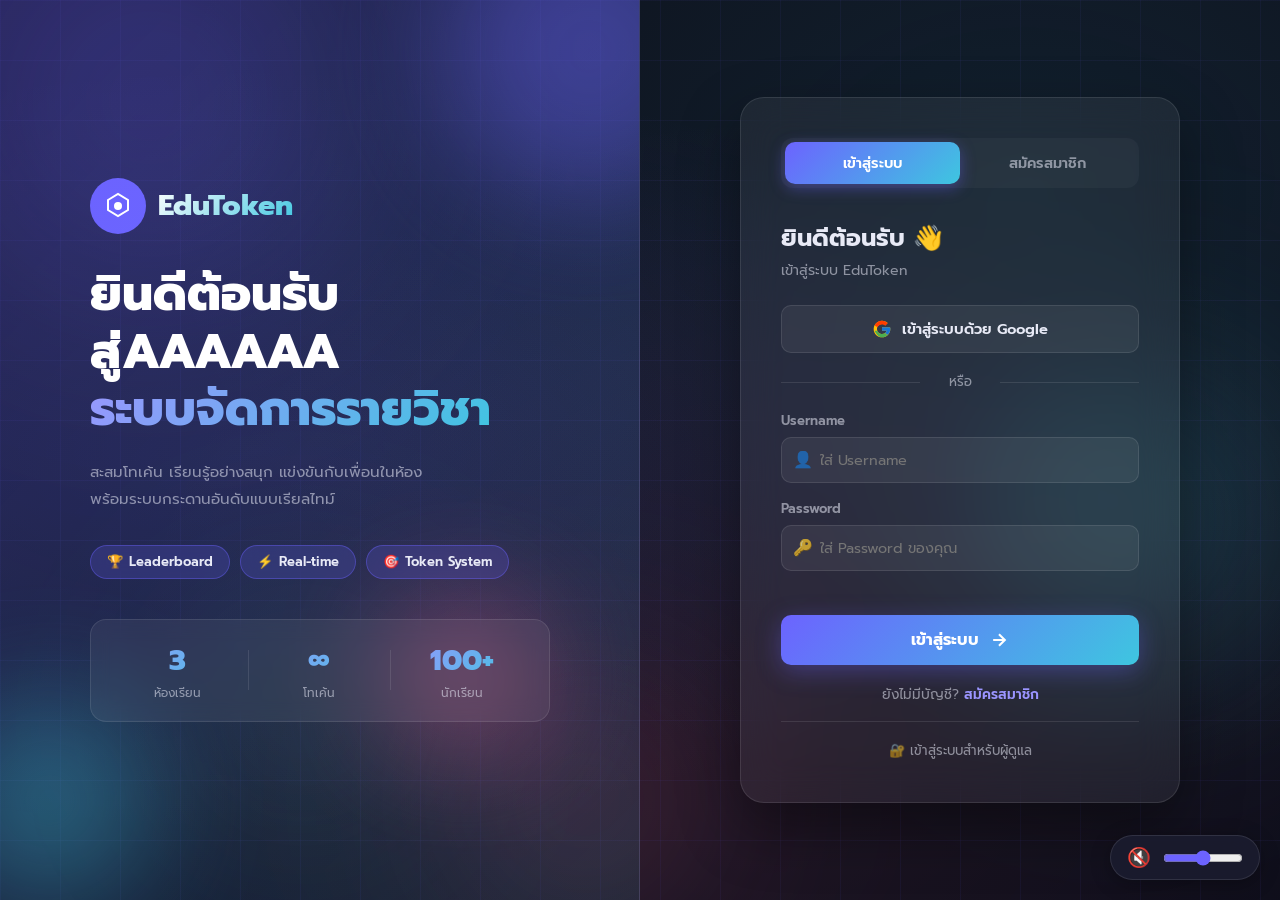
==== commit 0aca630c: "Add files via upload" ====
--- a/index.html
+++ b/index.html
@@ -58,7 +58,7 @@
           </svg>
           <span class="hero-logo-text">EduToken</span>
         </div>
-        <h1 class="hero-title">ยินดีต้อนรับสู่<br /><span class="gradient-text">ระบบจัดการรายวิชา</span></h1>
+        <h1 class="hero-title">ยินดีต้อนรับสู่AAAAAA<br /><span class="gradient-text">ระบบจัดการรายวิชา</span></h1>
         <p class="hero-desc">สะสมโทเค้น เรียนรู้อย่างสนุก แข่งขันกับเพื่อนในห้อง<br />พร้อมระบบกระดานอันดับแบบเรียลไทม์
         </p>
         <div class="hero-badges">
